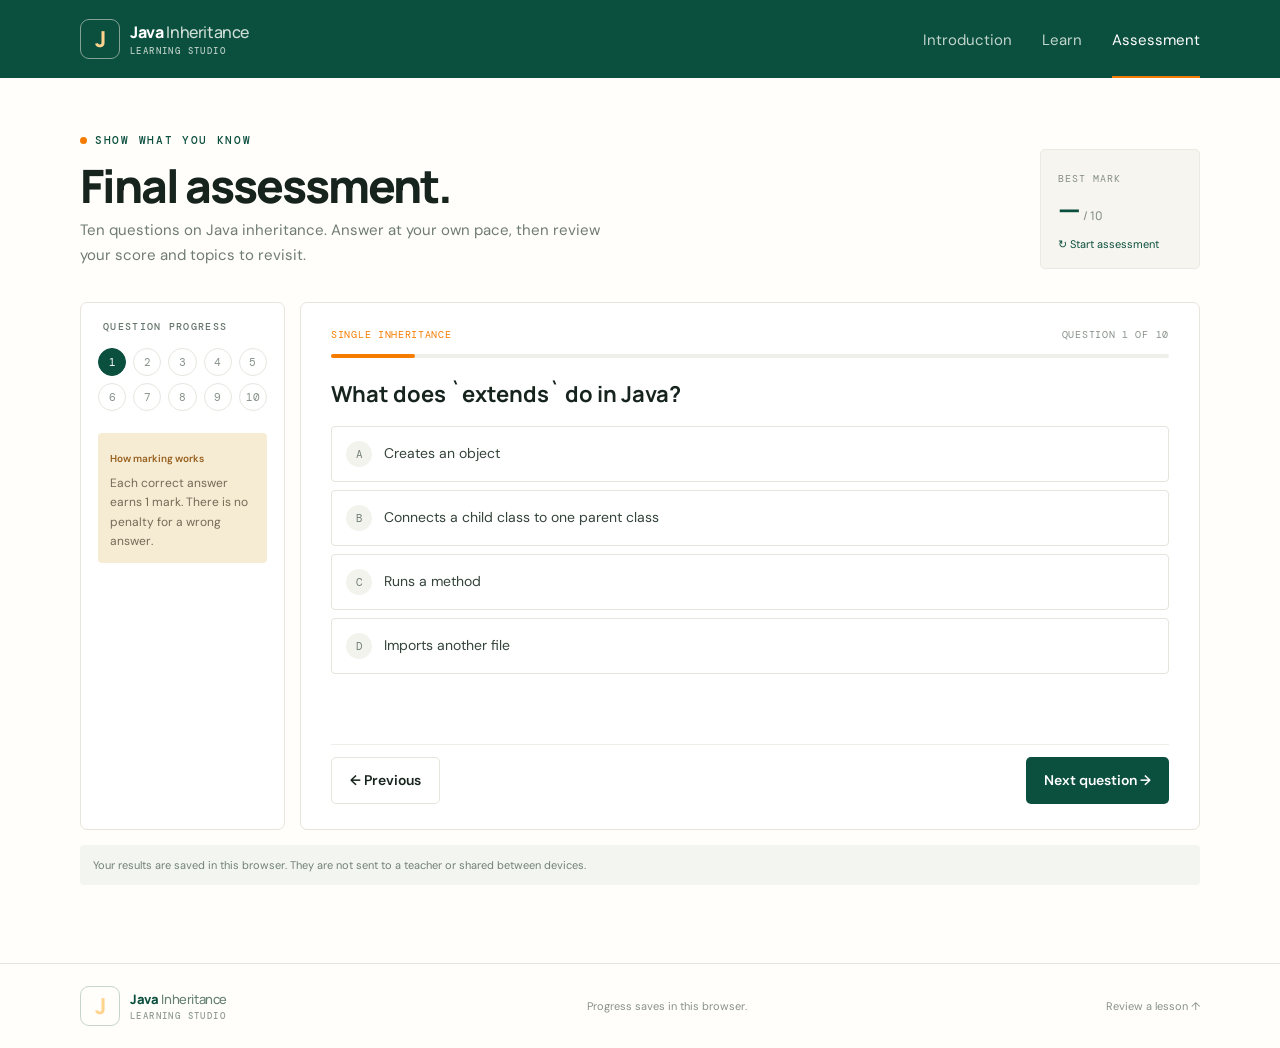
==== assessment.html @ c8ab73fd "done" ====
<!doctype html><html lang="en"><head><meta charset="utf-8"><meta name="viewport" content="width=device-width,initial-scale=1"><meta name="theme-color" content="#0b4f3e"><title>Final Assessment | Java Inheritance Studio</title><link rel="stylesheet" href="styles.css"><script src="assessment.js" defer></script></head><body><header class="topbar"><a class="brand" href="index.html"><span class="brand-mark">J</span><span>Java<span class="brand-light">Inheritance</span><small>LEARNING STUDIO</small></span></a><nav><a href="index.html">Introduction</a><a href="learn.html">Learn</a><a class="active" href="assessment.html">Assessment</a></nav><button class="menu-toggle" aria-label="Toggle navigation">☰</button></header><main class="wrap page-main assessment-page"><div class="page-intro"><div><div class="eyebrow"><i></i> SHOW WHAT YOU KNOW</div><h1>Final assessment.</h1><p>Ten questions on Java inheritance. Answer at your own pace, then review your score and topics to revisit.</p></div><div class="score-card"><span>BEST MARK</span><strong><b id="best-score">—</b><small> / 10</small></strong><button id="start-assessment" class="reset-button">↻ Start assessment</button></div></div><div class="assessment-layout"><aside class="assessment-sidebar"><span class="aside-label">QUESTION PROGRESS</span><div class="assessment-dots" id="assessment-dots"></div><div class="assess-tip"><b>How marking works</b><p>Each correct answer earns 1 mark. There is no penalty for a wrong answer.</p></div></aside><section class="assessment-panel" id="assessment-panel"><div class="assessment-meta"><span id="assess-topic">SINGLE INHERITANCE</span><span id="assess-number">QUESTION 1 OF 10</span></div><div class="assess-progress"><i id="assess-progress"></i></div><h2 id="assess-question"></h2><pre id="assess-code" class="assessment-code hidden"></pre><div id="assess-answers" class="answers"></div><div id="assess-feedback" class="feedback" aria-live="polite"></div><div class="quiz-controls"><button class="button button-ghost" id="assess-prev">← Previous</button><button class="button button-green" id="assess-next">Next question →</button></div></section></div><section class="results-panel hidden" id="results-panel"><div class="results-score"><span>YOUR RESULT</span><strong id="final-mark">0 / 10</strong><p id="result-message"></p></div><div class="results-analysis"><h2>Topic review</h2><div id="topic-analysis"></div><button id="retake-assessment" class="button button-green">Try again ↻</button></div></section><div class="local-progress-note">Your results are saved in this browser. They are not sent to a teacher or shared between devices.</div></main><footer class="footer"><div class="wrap footer-inner"><a class="brand" href="index.html"><span class="brand-mark">J</span><span>Java<span class="brand-light">Inheritance</span><small>LEARNING STUDIO</small></span></a><span>Progress saves in this browser.</span><a href="learn.html">Review a lesson ↑</a></div></footer></body></html>
---- styles.css ----
@import url('https://fonts.googleapis.com/css2?family=DM+Mono:wght@400;500&family=DM+Sans:wght@400;500;600;700&family=Manrope:wght@400;500;600;700;800&display=swap');
:root{--green:#0b4f3e;--cream:#f6ebd3;--orange:#f57c00;--ink:#17241e;--muted:#69756e;--line:#e7e4db;--white:#fffefa;--soft:#f4f5ef}*{box-sizing:border-box}body{margin:0;background:var(--white);color:var(--ink);font-family:'DM Sans',sans-serif}a{color:inherit;text-decoration:none}.wrap{width:min(1120px,calc(100% - 64px));margin:auto}.topbar{height:78px;display:flex;align-items:center;justify-content:space-between;padding:0 max(32px,calc((100vw - 1120px)/2));background:var(--green);color:#fff}.brand{display:flex;align-items:center;gap:10px;font:800 15px Manrope,sans-serif;letter-spacing:-.4px}.brand-mark{width:34px;height:34px;border:1px solid #82a394;border-radius:9px;display:grid;place-items:center;color:#ffd38e;font-size:19px}.brand-light{font-weight:500;color:#cfdfd6;margin-left:3px}.brand small{display:block;font:500 8px 'DM Mono',monospace;letter-spacing:1.4px;color:#b5cbc0;margin-top:2px}.topbar nav{display:flex;gap:30px;font-size:13px;color:#c2d5cc}.topbar nav a{padding:29px 0 26px;border-bottom:2px solid transparent}.topbar nav a:hover,.topbar nav a.active{color:white;border-color:var(--orange)}.menu-toggle{display:none;background:none;color:white;border:0;font-size:22px}.hero{display:grid;grid-template-columns:1fr 1fr;gap:60px;align-items:center;padding-top:80px;padding-bottom:88px}.eyebrow{font:500 10px 'DM Mono',monospace;letter-spacing:1.7px;color:var(--green);display:flex;align-items:center;gap:8px}.eyebrow i{width:7px;height:7px;border-radius:50%;background:var(--orange)}h1,h2,h3,p{margin-top:0}.hero h1,.page-intro h1{font:800 clamp(42px,5.2vw,64px)/1.04 Manrope,sans-serif;letter-spacing:-3px;margin:22px 0 20px}.hero h1 em{font-style:normal;color:var(--green)}.hero-lead{font-size:16px;line-height:1.75;color:#606d65;max-width:470px}.hero-actions{display:flex;align-items:center;gap:25px;margin-top:30px}.button{height:45px;border:0;border-radius:5px;padding:0 18px;display:inline-flex;align-items:center;gap:26px;font:600 13px 'DM Sans',sans-serif;cursor:pointer;transition:transform .18s,background .18s}.button:hover{transform:translateY(-2px)}.button-orange{background:var(--orange);color:#fff}.button-green{background:var(--green);color:white}.button-ghost{border:1px solid var(--line);background:white;color:var(--ink)}.text-link{font-size:13px;font-weight:700;color:var(--green)}.hero-note{margin-top:42px;color:#78827a;font-size:11px}.note-icon{color:var(--orange);margin-right:7px}.hero-visual{height:390px;position:relative;background:var(--cream);border-radius:8px;padding:28px 34px;overflow:hidden}.visual-label,.diagram-label,.aside-label{font:500 9px 'DM Mono',monospace;letter-spacing:1.3px;color:#67766d}.visual-label{display:flex;justify-content:space-between}.visual-label span{color:#a0a090}.class-card{background:white;border:1px solid #e6dfcc;border-radius:6px;padding:15px 18px;box-shadow:0 8px 22px #3e3b2310;position:relative;z-index:1}.parent-card{width:190px;margin:31px auto 0}.card-type{display:block;color:#8c978f;font:500 8px 'DM Mono',monospace;letter-spacing:.8px;margin-bottom:7px}.class-card strong{display:block;font:700 18px Manrope,sans-serif;color:var(--green);margin-bottom:8px}.class-card code{display:inline-block;background:#f3f4ef;padding:4px 6px;border-radius:3px;font:10px 'DM Mono',monospace;color:#59665d;margin-right:4px}.connector{height:46px;display:flex;justify-content:center;align-items:center;position:relative;color:#718078;font:10px 'DM Mono',monospace}.connector:before{content:'';position:absolute;left:50%;top:0;height:46px;border-left:1px dashed #81968a}.connector span{position:relative;background:var(--cream);padding:4px 9px}.child-row{display:flex;gap:18px;justify-content:center}.child-card{width:170px}.visual-caption{font-size:10px;color:#768078;text-align:center;margin-top:17px}.visual-decoration{position:absolute;right:20px;bottom:4px;color:#e9d9b7;font:700 95px 'DM Mono',monospace}.intro-band{background:var(--green);color:#fff;padding:56px 0}.band-grid{display:grid;grid-template-columns:1fr 1.1fr;gap:85px;align-items:center}.dark-eyebrow{color:#bbd0c5}.band-grid h2,.cta h2{font:700 30px/1.2 Manrope,sans-serif;letter-spacing:-1px;margin:15px 0 0}.band-copy p{color:#d3e0d8;font-size:13px;line-height:1.7}.band-copy p:first-child{margin-bottom:17px}.band-copy code{color:#ffd08f;font:12px 'DM Mono',monospace}.code-line{position:relative;background:#073d30;border:1px solid #2a6857;border-radius:4px;padding:15px 84px 15px 17px;color:#ffcf8c;font:12px 'DM Mono',monospace;margin-bottom:14px}.code-line span{color:#a8d3bd}.copy-code{background:none;border:0;color:#7ca891;font:10px 'DM Mono',monospace;cursor:pointer}.code-line .copy-code{position:absolute;right:12px;top:15px}.small-muted{font-size:11px!important;color:#a8c2b4!important;margin-bottom:0}.topics-section{padding-top:74px;padding-bottom:79px}.section-heading{display:flex;justify-content:space-between;align-items:end;margin-bottom:27px}.section-heading h2{font:700 30px Manrope,sans-serif;letter-spacing:-1.1px;margin:10px 0 0}.section-heading .text-link{margin-bottom:6px}.topic-grid{display:grid;grid-template-columns:repeat(5,1fr);gap:12px}.topic-card{position:relative;min-height:194px;padding:18px 16px;background:#fbfaf6;border:1px solid #efede6;border-radius:6px;transition:.2s}.topic-card:hover{transform:translateY(-4px);border-color:#c1d0c8;box-shadow:0 10px 22px #0b4f3e0d}.topic-num{font:10px 'DM Mono',monospace;color:#a3aaa2}.topic-icon{display:block;font-size:22px;color:var(--orange);margin-top:14px}.topic-card h3{font:700 15px Manrope,sans-serif;margin:10px 0 6px}.topic-card p{font-size:11px;color:#758078;line-height:1.55;margin:0;max-width:135px}.topic-arrow{position:absolute;right:14px;bottom:13px;color:var(--green);font-size:14px}.cta{background:var(--cream);border-radius:7px;padding:30px 34px;margin-bottom:68px;display:flex;justify-content:space-between;align-items:center}.cta h2{font-size:24px;margin:8px 0}.cta p{font-size:12px;color:#6d786e;margin:0}.footer{border-top:1px solid var(--line);padding:22px 0}.footer-inner{display:flex;justify-content:space-between;align-items:center}.footer .brand{color:var(--green);font-size:12px}.footer .brand-mark{border-color:#c7d5cd}.footer .brand small{color:#929d95}.footer .brand-light{color:#668173}.footer-inner>span,.footer-inner>a:last-child{font-size:10px;color:#879189}.page-main{padding-top:55px;padding-bottom:78px}.page-intro{display:flex;justify-content:space-between;align-items:end;margin-bottom:33px}.page-intro h1{font-size:44px;margin:15px 0 8px;letter-spacing:-2px}.page-intro p{font-size:13px;color:#707c73;margin:0;max-width:540px;line-height:1.6}.progress-box,.score-card{width:190px;padding:15px 17px;background:#f6f5ef;border:1px solid #ebe9e1;border-radius:5px}.progress-box>span,.score-card>span{font:9px 'DM Mono',monospace;letter-spacing:1px;color:#858e84}.progress-box strong,.score-card strong{display:block;font:700 22px Manrope,sans-serif;color:var(--green);margin:6px 0}.progress-box strong small,.score-card strong small{font-size:12px;color:#89948b;font-weight:500}.progress-track{height:4px;border-radius:4px;background:#dedfd6}.progress-track i{display:block;height:100%;width:20%;background:var(--orange);border-radius:4px}.lesson-layout,.quiz-layout{display:grid;grid-template-columns:220px 1fr;gap:22px;align-items:start}.topic-nav,.quiz-rail{border:1px solid var(--line);border-radius:6px;padding:18px 14px;background:white}.aside-label{display:block;margin:0 5px 15px}.topic-nav>button{width:100%;height:41px;background:transparent;border:0;border-bottom:1px solid #f1f0eb;display:flex;align-items:center;gap:12px;text-align:left;color:#879188;font:10px 'DM Mono',monospace;cursor:pointer}.topic-nav>button span{flex:1;color:#47564d;font:600 12px 'DM Sans',sans-serif}.topic-nav>button b{font-size:14px;font-weight:400;opacity:0}.topic-nav>button.active{color:var(--orange)}.topic-nav>button.active span{color:var(--green)}.topic-nav>button.active b{opacity:1}.sidebar-tip{background:#f6ebd3;padding:13px;border-radius:4px;margin-top:20px}.sidebar-tip span{font:9px 'DM Mono',monospace;letter-spacing:.8px;color:#ae600d}.sidebar-tip p{font-size:10px;color:#6c6e60;line-height:1.6;margin:7px 0 0}.lesson-panel,.quiz-panel{border:1px solid var(--line);border-radius:6px;padding:25px 29px;background:#fff}.lesson-top{display:flex;justify-content:space-between;align-items:start}.lesson-top h2{font:700 26px Manrope,sans-serif;letter-spacing:-.7px;margin:8px 0}.lesson-count{font:10px 'DM Mono',monospace;color:#a2aaa1}.lesson-summary{font-size:13px;color:#6e7970;line-height:1.7;max-width:700px;margin:7px 0 20px}.diagram-box{background:#f6f5ef;border-radius:5px;padding:16px 20px 20px}.diagram-label{margin-bottom:17px}.diagram{min-height:86px;display:flex;justify-content:center;align-items:center;gap:14px;flex-wrap:wrap}.node{min-width:120px;text-align:center;border:1px solid #c8d4cb;background:white;border-radius:4px;padding:11px 13px;font:600 12px Manrope,sans-serif;color:var(--green)}.node span{display:block;font:8px 'DM Mono',monospace;color:#89938a;margin-bottom:4px}.arrow-down{color:var(--orange);font:13px 'DM Mono',monospace;text-align:center}.arrow-stack{display:flex;flex-direction:column;align-items:center;line-height:1.05;color:#82968a;font:10px 'DM Mono',monospace}.arrow-stack small{font-size:8px;color:#b47531}.diagram-multi{display:flex;flex-direction:column;align-items:center;gap:7px}.diagram-children{display:flex;gap:14px}.lesson-details{display:grid;grid-template-columns:.7fr 1.3fr;gap:20px;margin-top:22px}.lesson-details h3{font:700 13px Manrope,sans-serif;margin:0 0 8px}.lesson-details>div:first-child p{font-size:11px;line-height:1.7;color:#718077}.code-wrap{background:#10251d;border-radius:5px;overflow:hidden}.code-heading{display:flex;justify-content:space-between;padding:11px 14px;border-bottom:1px solid #294036;color:#9eb4a7;font:9px 'DM Mono',monospace;letter-spacing:.8px}.code-heading .copy-code{color:#e2b46b}.code-wrap pre{padding:12px 14px;margin:0;overflow:auto;color:#deecd9;font:10px/1.8 'DM Mono',monospace}.lesson-footer{display:flex;justify-content:space-between;align-items:center;margin-top:20px;padding-top:16px;border-top:1px solid #f0eee8}.lesson-footer>span{color:#8a958d;font-size:10px}.lesson-footer .button{height:39px}.score-card{width:160px}.score-card strong{font-size:26px;margin:2px 0}.reset-button{padding:0;border:0;background:none;color:var(--green);font:10px 'DM Sans',sans-serif;cursor:pointer}.quiz-panel{padding:25px 30px}.quiz-meta{display:flex;justify-content:space-between;color:#929c93;font:9px 'DM Mono',monospace;letter-spacing:.8px}.question-topic{color:var(--orange)}.quiz-panel h2{font:700 22px Manrope,sans-serif;margin:17px 0 13px}.question-code{padding:13px 16px;background:#10251d;border-radius:4px;color:#e0ecd9;font:10px/1.8 'DM Mono',monospace;white-space:pre-wrap}.question-prompt{font-size:12px;color:#606e65;margin:18px 0 12px}.answers{display:grid;gap:8px}.answer-option{display:flex;align-items:center;gap:12px;padding:12px;border:1px solid var(--line);border-radius:4px;background:#fff;text-align:left;font:12px 'DM Sans',sans-serif;cursor:pointer;color:#35443b}.answer-option:hover{border-color:#97b1a2;background:#fbfcfa}.answer-option .letter{width:23px;height:23px;border-radius:50%;display:grid;place-items:center;background:#f3f3ed;color:#728078;font:10px 'DM Mono',monospace}.answer-option.selected{border-color:var(--green);background:#f1f6f2}.answer-option.selected .letter{background:var(--green);color:white}.answer-option.correct{border-color:#7db298;background:#edf7f0}.answer-option.wrong{border-color:#e7a175;background:#fff5ed}.feedback{min-height:38px;margin-top:12px;font-size:11px;line-height:1.5;color:#66746b}.feedback.good{color:#27724e}.feedback.bad{color:#b3581f}.quiz-controls{display:flex;justify-content:space-between;padding-top:12px;border-top:1px solid #f0eee8}.quiz-controls .button{height:39px}.quiz-rail>div:not(.sidebar-tip){display:flex;flex-direction:column;gap:6px}.qnav-btn{border:0;background:#fff;text-align:left;padding:9px 7px;color:#89948a;font:10px 'DM Mono',monospace;cursor:pointer}.qnav-btn span{font:600 11px 'DM Sans',sans-serif;color:#46564c;margin-left:9px}.qnav-btn.active{background:#f3f6f1;color:var(--orange);border-radius:4px}.qnav-btn.done:after{content:'✓';float:right;color:#3a8a61}.practice-main{padding-bottom:90px}
@media(max-width:850px){.hero{gap:28px}.topic-grid{grid-template-columns:repeat(3,1fr)}.lesson-layout,.quiz-layout{grid-template-columns:185px 1fr}.lesson-panel,.quiz-panel{padding:21px}.lesson-details{grid-template-columns:1fr}.lesson-details>div:first-child p{margin-bottom:0}.hero-visual{padding:24px}}
@media(max-width:650px){.wrap{width:calc(100% - 36px)}.topbar{height:65px;padding:0 18px}.topbar nav{display:none;position:absolute;z-index:4;top:65px;left:0;right:0;background:var(--green);padding:8px 18px 18px;flex-direction:column;gap:0}.topbar nav.open{display:flex}.topbar nav a{padding:12px 0;border:0}.menu-toggle{display:block}.hero{grid-template-columns:1fr;padding-top:52px;padding-bottom:53px;gap:35px}.hero h1{font-size:48px}.hero-visual{height:360px}.intro-band{padding:39px 0}.band-grid{grid-template-columns:1fr;gap:22px}.band-grid h2 br{display:none}.topics-section{padding-top:48px;padding-bottom:48px}.section-heading{align-items:start;gap:14px;flex-direction:column}.section-heading h2{font-size:25px}.topic-grid{grid-template-columns:repeat(2,1fr)}.topic-card{min-height:170px}.topic-card:last-child{grid-column:1/-1}.cta{padding:23px;gap:20px;align-items:start;flex-direction:column;margin-bottom:43px}.footer-inner{gap:15px;flex-wrap:wrap}.footer-inner>span{display:none}.page-main{padding-top:38px;padding-bottom:50px}.page-intro{align-items:start;gap:17px;flex-direction:column}.page-intro h1{font-size:38px}.progress-box,.score-card{width:100%}.lesson-layout,.quiz-layout{grid-template-columns:1fr;gap:13px}.topic-nav{display:grid;grid-template-columns:repeat(5,1fr);gap:2px;padding:12px 8px}.topic-nav .aside-label,.topic-nav .sidebar-tip{grid-column:1/-1}.topic-nav>button{height:auto;min-height:51px;display:flex;flex-direction:column;justify-content:center;gap:3px;border:0;text-align:center;font-size:9px}.topic-nav>button span{font-size:10px}.topic-nav>button b{display:none}.topic-nav .sidebar-tip{margin-top:8px}.lesson-panel,.quiz-panel{padding:18px 15px}.lesson-top h2{font-size:22px}.lesson-summary{font-size:12px}.diagram-box{padding:14px 10px}.diagram{gap:8px}.node{min-width:99px;padding:9px 7px;font-size:10px}.diagram-children{gap:6px}.lesson-footer{align-items:start;gap:12px;flex-direction:column}.quiz-rail{padding:12px}.quiz-rail>div:not(.sidebar-tip){display:grid;grid-template-columns:repeat(5,1fr)}.qnav-btn{text-align:center;padding:7px 2px}.qnav-btn span{display:block;margin:5px 0 0;font-size:9px}.qnav-btn.done:after{display:none}.quiz-rail .sidebar-tip{margin-top:10px}.quiz-meta{font-size:8px}.quiz-panel h2{font-size:19px}.hero-actions{gap:14px}.hero-actions .button{gap:14px}}
/* Visual motion layer */
@keyframes rise-in{from{opacity:0;transform:translateY(16px) scale(.97)}to{opacity:1;transform:translateY(0) scale(1)}}
@keyframes draw-line{from{transform:scaleY(0);opacity:.2}to{transform:scaleY(1);opacity:1}}
@keyframes drift{0%,100%{transform:translateY(0)}50%{transform:translateY(-7px)}}
@keyframes glow-pulse{0%,100%{box-shadow:0 0 0 0 #f57c0022}50%{box-shadow:0 0 0 8px #f57c0008}}
@keyframes dash-flow{to{stroke-dashoffset:-18}}
.hero-copy{animation:rise-in .7s both}.hero-visual{animation:rise-in .85s .12s both}.parent-card{animation:drift 4s ease-in-out infinite}.child-card:first-child{animation:drift 4s .45s ease-in-out infinite}.child-card:last-child{animation:drift 4s .9s ease-in-out infinite}.connector:before{transform-origin:top;animation:draw-line .7s .3s both}.topic-card{animation:rise-in .45s both}.topic-card:nth-child(2){animation-delay:.06s}.topic-card:nth-child(3){animation-delay:.12s}.topic-card:nth-child(4){animation-delay:.18s}.topic-card:nth-child(5){animation-delay:.24s}.node{position:relative;animation:rise-in .5s both;transition:transform .2s,box-shadow .2s,border-color .2s}.node:hover{transform:translateY(-3px);border-color:var(--orange);box-shadow:0 8px 20px #0b4f3e14}.diagram .node:nth-child(1),.diagram-multi>.node:first-child{animation-delay:.06s}.diagram .node:nth-child(2),.diagram-multi>.node:nth-child(2){animation-delay:.16s}.diagram .node:nth-child(3),.diagram-children .node:first-child{animation-delay:.26s}.diagram-children .node:last-child{animation-delay:.34s}.arrow-stack,.arrow-down{color:var(--orange);animation:glow-pulse 2s ease-in-out infinite;transform-origin:center}.diagram .arrow-stack{animation:rise-in .5s .12s both,glow-pulse 2s 1s infinite}.diagram-multi .arrow-stack,.diagram-multi .arrow-down{animation:glow-pulse 2s ease-in-out infinite}.diagram-box{overflow:hidden;position:relative}.diagram-box:after{content:'';position:absolute;width:220px;height:220px;border:1px solid #0b4f3e0b;border-radius:50%;right:-85px;top:-130px;pointer-events:none}.diagram-label{position:relative;z-index:1}.lesson-panel,.quiz-panel{animation:rise-in .4s both}.answer-option{transition:transform .16s,border-color .16s,background .16s}.answer-option:hover{transform:translateX(3px)}.answer-option.selected .letter{animation:rise-in .2s}.feedback{transition:color .2s}.progress-track i{transition:width .5s ease}.question-code{position:relative}.question-code:before{content:'JAVA';position:absolute;right:12px;top:8px;color:#6e8878;font:8px 'DM Mono',monospace;letter-spacing:1px}.class-card{transition:transform .2s,box-shadow .2s}.class-card:hover{transform:translateY(-3px);box-shadow:0 12px 25px #3e3b2318}.topic-icon{transition:transform .25s}.topic-card:hover .topic-icon{transform:translateX(4px) rotate(-8deg)}
@media (prefers-reduced-motion:reduce){*,*::before,*::after{animation-duration:.01ms!important;animation-iteration-count:1!important;scroll-behavior:auto!important;transition-duration:.01ms!important}}
/* Small visual polish for the animated lesson map */
.motion-key{float:right;font:8px 'DM Mono',monospace;letter-spacing:.3px;color:#98a198}.motion-key:first-letter{color:var(--orange)}
.lesson-refresh{animation:none!important}.lesson-refresh .node{animation:rise-in .48s both}.lesson-refresh .node:nth-child(2){animation-delay:.12s}.lesson-refresh .node:nth-child(3){animation-delay:.22s}.lesson-refresh .diagram-multi .node:nth-child(4){animation-delay:.3s}.motion-key{white-space:nowrap}@media(max-width:650px){.motion-key{display:block;float:none;margin-top:8px}}
/* First-year teaching layout */
.beginner-lesson{display:grid;grid-template-columns:1fr 1fr;gap:10px;margin:14px 0 20px}.beginner-lesson>div{padding:12px 14px;background:#f6f5ef;border-left:3px solid var(--orange);border-radius:3px}.beginner-lesson>div:last-child{border-left-color:var(--green)}.beginner-lesson span,.expected-output>span{font:9px 'DM Mono',monospace;letter-spacing:1px;color:#78857b}.beginner-lesson p{font-size:12px;line-height:1.6;color:#46564c;margin:6px 0 0}.lesson-summary{font-size:14px!important;color:#35473d!important;background:#f5f8f4;padding:14px 16px;border-left:3px solid var(--green);border-radius:3px;max-width:none!important}.lesson-details{grid-template-columns:.6fr 1.4fr}.lesson-details>div:first-child{background:#fff9ee;border-radius:4px;padding:14px}.lesson-details>div:first-child h3:before{content:'✓';display:inline-grid;place-items:center;width:20px;height:20px;background:#f9e2c4;color:#ad5b0b;border-radius:50%;margin-right:7px;font-size:11px}.lesson-details>div:first-child p{font-size:12px;color:#546359}.code-wrap pre{font-size:11px;line-height:1.85}.expected-output{grid-column:2;background:#f2f6f2;border:1px solid #dce8de;border-radius:4px;margin-top:-14px;padding:11px 14px}.expected-output pre{font:11px/1.6 'DM Mono',monospace;color:var(--green);white-space:pre-wrap;margin:7px 0 0}.quiz-panel h2{font-size:20px}.answer-option{font-size:13px;padding:13px}.feedback{font-size:12px}.lesson-note{font-size:12px}
@media(max-width:650px){.beginner-lesson{grid-template-columns:1fr}.lesson-details{grid-template-columns:1fr}.expected-output{grid-column:1;margin-top:0}.lesson-summary{font-size:13px!important}}
/* Code studio and student assessment */
.level-picker,.guided-card,.editor-card,.output-card,.assessment-sidebar,.assessment-panel,.results-panel{border:1px solid var(--line);border-radius:7px;background:#fff}.level-picker{padding:19px 22px;display:flex;align-items:center;justify-content:space-between;gap:24px;margin:30px 0 18px}.level-picker .aside-label{margin:0}.level-picker p{font-size:11px;color:#7a857d;margin:7px 0 0}.level-buttons{display:flex;gap:7px}.level-buttons button{border:1px solid #e7e9e1;border-radius:5px;background:#fff;padding:9px 12px;text-align:left;color:#425148;font:600 11px 'DM Sans',sans-serif;cursor:pointer;min-width:142px}.level-buttons button b{color:var(--orange);font:10px 'DM Mono',monospace;margin-right:6px}.level-buttons button small{display:block;font:10px 'DM Sans',sans-serif;color:#89938b;padding:5px 0 0 24px}.level-buttons button.selected{border-color:#76a18c;background:#f2f7f2}.guided-card{padding:22px 25px;background:#fbfaf6}.guided-heading{display:flex;justify-content:space-between;align-items:start}.guided-heading h2,.challenge-heading h2{font:700 21px Manrope,sans-serif;letter-spacing:-.5px;margin:8px 0 0}.guide-count{font:9px 'DM Mono',monospace;color:#849087}.guided-stage{height:180px;display:grid;grid-template-columns:1fr 110px 1fr;align-items:center;justify-items:center;position:relative;margin:12px auto 4px;max-width:690px}.guide-class{width:180px;background:white;border:1px solid #dce5dd;border-radius:7px;padding:14px 17px;box-shadow:0 5px 14px #0b4f3e0c;z-index:1}.guide-class span{display:block;font:9px 'DM Mono',monospace;letter-spacing:.7px;color:#8a968d}.guide-class b{display:block;color:var(--green);font:700 18px Manrope,sans-serif;margin:7px 0}.guide-class code{display:inline-block;padding:4px 7px;border-radius:3px;background:#f2f4ef;color:#46574c;font:10px 'DM Mono',monospace}.guide-class small{display:block;color:#d8750a;font:9px 'DM Mono',monospace;margin-top:7px;min-height:11px}.guide-arrow{display:flex;flex-direction:column;align-items:center;width:100%;position:relative;color:#7d8d82;font:10px 'DM Mono',monospace}.guide-arrow:before{content:'';height:1px;width:70%;background:#9bad9f;position:absolute;top:8px}.guide-arrow i{position:absolute;width:9px;height:9px;background:var(--orange);border-radius:50%;top:4px;left:13%;opacity:0;transition:left .6s ease,opacity .2s}.guided-card.revealed .guide-arrow i{left:78%;opacity:1}.guide-arrow span{position:relative;background:#fbfaf6;padding:0 7px;margin-top:18px}.guide-explain{position:absolute;bottom:5px;left:0;right:0;text-align:center;color:#66756b;font-size:12px}.guide-controls{border-top:1px solid #ecebe3;padding-top:15px;display:flex;justify-content:space-between;align-items:center}.guide-controls .button{height:37px;font-size:11px}.guide-controls button:disabled{opacity:.4;cursor:default;transform:none}.guide-dots{display:flex;gap:7px}.guide-dots button{width:8px;height:8px;border:0;border-radius:50%;background:#d8ddd5;padding:0;cursor:pointer}.guide-dots button.active{background:var(--orange);box-shadow:0 0 0 4px #f57c001c}.challenge-heading{display:flex;justify-content:space-between;align-items:end;margin:36px 0 15px}.challenge-heading h2{font-size:23px}.challenge-heading p{font-size:12px;color:#718077;margin:7px 0 0;max-width:650px;line-height:1.55}.challenge-tools{display:flex;align-items:center;gap:10px}.challenge-tools select{padding:9px 10px;border:1px solid var(--line);border-radius:4px;background:white;color:#445249;font:11px 'DM Sans',sans-serif}.challenge-status{padding:7px 9px;border-radius:20px;background:#f3f1e9;color:#879087;font:9px 'DM Mono',monospace;white-space:nowrap}.challenge-status.passed{color:#287048;background:#e8f4eb}.studio-grid{display:grid;grid-template-columns:1.15fr .85fr;gap:14px}.editor-card,.output-card{overflow:hidden}.editor-toolbar,.output-tabs{height:43px;background:#f6f6f1;border-bottom:1px solid #e9e8e1;padding:0 14px;display:flex;align-items:center;justify-content:space-between}.editor-toolbar>div{font:11px 'DM Mono',monospace;color:#4d5d52}.editor-toolbar>div>b{color:var(--orange);font-size:15px;margin-right:6px}.editor-toolbar>div>span{font:9px 'DM Sans',sans-serif;color:#89958c;margin-left:10px}.editor-toolbar .reset-button{color:#64736a}.editor-wrap{display:grid;grid-template-columns:38px 1fr;height:320px;background:#10251d;color:#deecd9;overflow:hidden}.line-numbers{padding:14px 8px 14px 0;text-align:right;white-space:pre;font:11px/1.6 'DM Mono',monospace;color:#607a69;background:#0b1f17;overflow:hidden;user-select:none}.editor-wrap textarea{width:100%;height:100%;resize:none;border:0;outline:none;background:transparent;color:#e4eddf;padding:14px;font:11px/1.6 'DM Mono',monospace;tab-size:4;white-space:pre;overflow:auto}.editor-wrap textarea:focus{box-shadow:inset 0 0 0 1px #ffffff10}.editor-actions{display:flex;align-items:center;gap:12px;padding:12px 14px;border-top:1px solid #e9e8e1}.editor-actions .button{height:38px}.editor-actions>span{font-size:9px;color:#879189}.output-tabs{justify-content:start;gap:20px}.output-tabs button{height:100%;border:0;border-bottom:2px solid transparent;background:none;color:#8d978d;font:9px 'DM Mono',monospace;cursor:pointer}.output-tabs button.active{color:var(--green);border-color:var(--orange)}.output-tabs button span{color:var(--orange);margin-left:3px}.output-body,.test-body{min-height:330px;padding:16px}.output-placeholder{min-height:280px;display:flex;flex-direction:column;justify-content:center;align-items:center;text-align:center;color:#9aa49c}.output-placeholder>span{font-size:23px;color:#c0c8be;margin-bottom:10px}.output-placeholder>b{font-size:12px;font-weight:500;color:#718077}.output-placeholder p{font-size:10px;margin:7px 0 0}.spinner{width:23px;height:23px;border:2px solid #dce5dd;border-top-color:var(--orange);border-radius:50%;animation:spin .8s linear infinite}@keyframes spin{to{transform:rotate(360deg)}}.run-result{font-size:11px;color:#59675f}.run-result>b{display:block;margin-bottom:12px}.run-pass>b{color:#28734a}.run-fail>b{color:#bb5e28}.run-result pre{background:#f5f6f1;padding:12px;border-radius:4px;white-space:pre-wrap;font:11px/1.6 'DM Mono',monospace;color:#293a30}.run-error{color:#b6522a;font-size:10px;white-space:pre-wrap}.runner-help{padding:10px;background:#fff8ea;border-radius:4px;color:#7d6948;font-size:10px;line-height:1.6}.runner-help code{font:10px 'DM Mono',monospace}.hidden{display:none!important}.test-case{display:flex;align-items:start;gap:10px;padding:10px 0;border-bottom:1px solid var(--line)}.test-icon{color:var(--orange)}.test-case div{flex:1}.test-case b{display:block;font-size:11px}.test-case code{display:block;color:var(--green);font:10px/1.6 'DM Mono',monospace;white-space:pre-wrap;margin-top:5px}.test-result{font:9px 'DM Mono',monospace;color:#869187}.next-step-strip{display:flex;gap:17px;align-items:center;padding:15px 17px;margin-top:14px;background:#f6ebd3;border-radius:5px}.next-step-strip>span{font:9px 'DM Mono',monospace;letter-spacing:.8px;color:#a45d14;white-space:nowrap}.next-step-strip p{font-size:11px;color:#686a5c;margin:0;flex:1}.next-step-strip p:not(.shown){filter:blur(4px);user-select:none}.next-step-strip p.shown{filter:none}.next-step-strip button{border:0;background:none;color:var(--green);font:600 10px 'DM Sans',sans-serif;cursor:pointer;white-space:nowrap}.studio-page{padding-bottom:65px}.assessment-layout{display:grid;grid-template-columns:205px 1fr;gap:15px}.assessment-sidebar{padding:17px}.assessment-dots{display:grid;grid-template-columns:repeat(5,1fr);gap:7px}.assessment-dots button{width:30px;height:30px;border:1px solid #e5e7df;background:white;border-radius:50%;font:10px 'DM Mono',monospace;color:#859188;cursor:pointer}.assessment-dots button.active{background:var(--green);color:white;border-color:var(--green)}.assessment-dots button.answered:not(.active){border-color:#93b19e;color:var(--green)}.assess-tip{margin-top:22px;padding:12px;background:#f6ebd3;border-radius:4px}.assess-tip b{font:600 10px 'DM Sans',sans-serif;color:#97601e}.assess-tip p{font-size:10px;line-height:1.6;color:#736b58;margin:7px 0 0}.assessment-panel{padding:25px 30px}.assessment-meta{display:flex;justify-content:space-between;font:9px 'DM Mono',monospace;letter-spacing:.7px;color:#879189}.assessment-meta span:first-child{color:var(--orange)}.assess-progress{height:4px;background:#eff0ea;margin:13px 0 21px;border-radius:4px}.assess-progress i{display:block;height:100%;background:var(--orange);border-radius:4px;transition:width .3s}.assessment-panel h2{font:700 20px/1.4 Manrope,sans-serif;margin:0 0 16px}.assessment-code{font:11px/1.7 'DM Mono',monospace;color:#dcebdc;background:#10251d;padding:13px;border-radius:4px;white-space:pre-wrap;margin:0 0 15px}.assessment-panel .quiz-controls{margin-top:20px}.results-panel{display:grid;grid-template-columns:.7fr 1.3fr;gap:30px;padding:27px;margin-top:16px;background:#f8f8f3}.results-score{background:var(--green);color:white;padding:24px;border-radius:5px}.results-score>span{font:9px 'DM Mono',monospace;letter-spacing:1px;color:#bbd0c5}.results-score strong{display:block;font:800 38px Manrope,sans-serif;margin:10px 0}.results-score p{font-size:12px;line-height:1.6;color:#d7e4dc}.results-analysis h2{font:700 18px Manrope,sans-serif;margin:2px 0 15px}.analysis-row{display:grid;grid-template-columns:130px 1fr 35px 52px;align-items:center;gap:9px;padding:9px 0;border-bottom:1px solid #e7e8e0;font-size:10px;color:#55645b}.analysis-row>b{font:10px 'DM Mono',monospace}.analysis-row em{font:9px 'DM Sans',sans-serif;color:#ad652a;font-style:normal}.analysis-row em.mastered{color:#37774e}.analysis-track{height:6px;background:#e8eae3;border-radius:5px}.analysis-track i{display:block;height:100%;background:var(--orange);border-radius:5px}.results-analysis .button{margin-top:17px}.local-progress-note{padding:13px;margin-top:15px;background:#f3f5f0;border-radius:4px;color:#718077;font-size:10px}
@media(max-width:850px){.level-picker{align-items:start;flex-direction:column}.level-buttons{width:100%}.level-buttons button{flex:1;min-width:0}.studio-grid{grid-template-columns:1fr}.output-body,.test-body{min-height:220px}.output-placeholder{min-height:180px}.assessment-layout{grid-template-columns:1fr}.assessment-dots{grid-template-columns:repeat(10,1fr)}.results-panel{grid-template-columns:1fr 1.5fr}}
@media(max-width:650px){.level-picker{padding:15px}.level-buttons{flex-direction:column}.level-buttons button small{display:inline;margin-left:5px;padding:0}.guided-card{padding:17px 14px}.guided-heading h2{font-size:18px}.guided-stage{grid-template-columns:1fr 60px 1fr;height:155px}.guide-class{width:min(100%,145px);padding:11px}.guide-class b{font-size:15px}.guide-explain{font-size:10px;bottom:2px}.guide-controls .button{padding:0 10px;gap:5px;font-size:10px}.challenge-heading{align-items:start;flex-direction:column;gap:12px}.challenge-tools{width:100%;justify-content:space-between}.challenge-tools select{max-width:70%}.editor-wrap{height:300px}.editor-actions>span{font-size:8px}.next-step-strip{gap:9px;flex-wrap:wrap}.next-step-strip p{min-width:65%}.assessment-panel{padding:19px 14px}.assessment-dots{grid-template-columns:repeat(5,1fr)}.results-panel{grid-template-columns:1fr;padding:16px}.analysis-row{grid-template-columns:100px 1fr 30px 48px;gap:6px}.assessment-meta{font-size:8px}}
.live-map-card{margin-top:14px;padding:20px 22px;border:1px solid var(--line);border-radius:7px;background:#fff}.live-map-head{display:flex;justify-content:space-between;align-items:start}.live-map-head h2{font:700 19px Manrope,sans-serif;margin:6px 0 0;letter-spacing:-.4px}.live-pill{display:flex;align-items:center;gap:6px;font:8px 'DM Mono',monospace;letter-spacing:.5px;color:#587568;background:#eff5ef;border-radius:12px;padding:7px 9px}.live-pill i{width:6px;height:6px;border-radius:50%;background:#4c9b69;box-shadow:0 0 0 3px #4c9b6920;animation:glow-pulse 2s infinite}.live-map-help{font-size:11px;color:#748078;margin:10px 0 14px}.live-map-help code{font:10px 'DM Mono',monospace;color:var(--green);background:#eff4ef;padding:2px 4px;border-radius:2px}.live-map{display:flex;flex-wrap:wrap;justify-content:center;align-items:center;gap:12px;min-height:100px;padding:14px;background:#f5f6f0;border-radius:5px}.map-pair{display:flex;align-items:center;gap:9px;animation:rise-in .3s both}.map-node{min-width:130px;max-width:210px;border:1px solid #d6e0d6;border-radius:5px;background:white;padding:9px 12px;text-align:left;cursor:pointer;transition:transform .18s,border-color .18s,box-shadow .18s}.map-node:hover,.map-node.active{transform:translateY(-2px);border-color:#6a9b7e;box-shadow:0 5px 12px #0b4f3e12}.map-node.interface-node{border-style:dashed;border-color:#e3b578}.map-node small{display:block;font:8px 'DM Mono',monospace;letter-spacing:.8px;color:#929c92}.map-node b{display:block;color:var(--green);font:700 14px Manrope,sans-serif;margin:4px 0}.map-node span{display:block;font:9px 'DM Mono',monospace;color:#8a948c;white-space:nowrap;overflow:hidden;text-overflow:ellipsis}.map-link{display:flex;flex-direction:column;align-items:center;gap:2px;color:#bb6a18;font:8px 'DM Mono',monospace;white-space:nowrap}.map-link b{font-size:16px;font-weight:400;line-height:12px;animation:arrow-bob 1s ease-in-out infinite}@keyframes arrow-bob{50%{transform:translateX(4px)}}.map-empty{font-size:11px;color:#8b968d}.live-map-detail{margin-top:10px;min-height:37px;padding:10px 12px;background:#f8f8f3;border-radius:4px;color:#65736a;font-size:10px;line-height:1.5}.test-passed{color:#318357}.live-map-card{animation:rise-in .35s both}
@media(max-width:650px){.live-map-card{padding:16px 13px}.live-map-head{gap:10px}.live-map-head h2{font-size:16px}.live-pill{font-size:7px}.live-map{gap:7px;padding:9px}.map-pair{gap:5px}.map-node{min-width:90px;padding:8px}.map-node b{font-size:11px}.map-link{font-size:7px}}
/* Larger, easier-to-read type and icons */
body{font-size:17px}.topbar nav{font-size:15px}.brand{font-size:16px}.brand-mark{width:40px;height:40px;font-size:22px}.brand small{font-size:9px}.eyebrow{font-size:11px}.hero-lead{font-size:17px;line-height:1.75}.hero-note{font-size:12px}.note-icon{font-size:15px}.button{font-size:14px;min-height:47px}.text-link{font-size:14px}.class-card strong{font-size:20px}.class-card code{font-size:11px}.visual-label,.card-type{font-size:9px}.visual-caption{font-size:11px}.band-copy p{font-size:14px}.band-copy code,.code-line{font-size:13px}.small-muted{font-size:12px!important}.section-heading h2{font-size:32px}.topic-num{font-size:11px}.topic-icon{font-size:28px}.topic-card h3{font-size:17px}.topic-card p{font-size:13px;line-height:1.6}.topic-arrow{font-size:17px}.cta h2{font-size:26px}.cta p{font-size:13px}.footer-inner>span,.footer-inner>a:last-child{font-size:11px}.footer .brand{font-size:13px}.page-intro h1{font-size:46px}.page-intro p{font-size:15px;line-height:1.7}.progress-box>span,.score-card>span{font-size:10px}.progress-box strong{font-size:24px}.aside-label{font-size:10px}.topic-nav>button{font-size:11px}.topic-nav>button span{font-size:14px}.sidebar-tip span,.assess-tip b{font-size:10px}.sidebar-tip p,.assess-tip p{font-size:12px;line-height:1.6}.lesson-top h2{font-size:28px}.lesson-summary{font-size:15px!important;line-height:1.75}.diagram-label{font-size:10px}.node{font-size:14px;padding:12px 15px}.node span{font-size:9px}.lesson-details h3{font-size:15px}.lesson-details>div:first-child p{font-size:13px;line-height:1.7}.code-wrap pre,.question-code,.assessment-code{font-size:12px;line-height:1.8}.code-heading,.copy-code{font-size:10px}.lesson-footer>span{font-size:11px}.quiz-meta,.assessment-meta,.lesson-count{font-size:10px}.quiz-panel h2,.assessment-panel h2{font-size:22px}.question-prompt{font-size:14px}.answer-option{font-size:14px;line-height:1.5;padding:14px}.answer-option .letter{width:26px;height:26px;font-size:11px}.feedback{font-size:13px;line-height:1.6}.qnav-btn{font-size:11px}.qnav-btn span{font-size:12px}.page-intro .score-card strong{font-size:29px}.reset-button{font-size:11px}.level-picker p{font-size:13px}.level-buttons button{font-size:13px}.level-buttons button small{font-size:11px}.guided-heading h2,.challenge-heading h2{font-size:23px}.guide-count,.live-pill{font-size:10px}.guide-class{padding:16px 18px}.guide-class span{font-size:10px}.guide-class b{font-size:20px}.guide-class code{font-size:11px}.guide-class small{font-size:10px}.guide-explain{font-size:13px}.guide-controls .button{font-size:12px}.challenge-heading p{font-size:14px}.challenge-status{font-size:10px}.challenge-tools select{font-size:12px}.editor-toolbar>div{font-size:12px}.editor-toolbar>div>span{font-size:10px}.editor-wrap textarea,.line-numbers{font-size:12px;line-height:1.7}.editor-actions>span{font-size:10px}.output-tabs button{font-size:10px}.output-placeholder>b{font-size:13px}.output-placeholder p{font-size:11px}.run-result{font-size:12px}.run-result pre{font-size:12px}.runner-help{font-size:11px}.test-case b{font-size:12px}.test-case code{font-size:11px}.test-result{font-size:10px}.next-step-strip>span{font-size:10px}.next-step-strip p{font-size:13px}.next-step-strip button{font-size:11px}.live-map-head h2{font-size:21px}.live-map-help{font-size:13px}.map-node small{font-size:9px}.map-node b{font-size:16px}.map-node span{font-size:10px}.map-link{font-size:9px}.live-map-detail{font-size:12px;line-height:1.6}.assessment-dots button{width:34px;height:34px;font-size:11px}.results-score strong{font-size:42px}.results-score p{font-size:13px;line-height:1.7}.results-analysis h2{font-size:20px}.analysis-row{font-size:12px}.analysis-row>b{font-size:11px}.analysis-row em{font-size:10px}.local-progress-note{font-size:11px}
@media(max-width:650px){.hero h1{font-size:50px}.page-intro h1{font-size:40px}.page-intro p{font-size:14px}.section-heading h2{font-size:27px}.topic-icon{font-size:27px}.topic-card h3{font-size:16px}.topic-card p{font-size:12px}.topic-nav>button span{font-size:11px}.lesson-summary{font-size:14px!important}.node{font-size:12px;padding:10px 8px}.node span{font-size:8px}.lesson-top h2{font-size:23px}.lesson-details>div:first-child p{font-size:12px}.code-wrap pre,.question-code,.assessment-code{font-size:11px}.answer-option{font-size:13px;padding:12px}.feedback{font-size:12px}.guided-heading h2{font-size:18px}.guide-class{padding:11px}.guide-class b{font-size:17px}.guide-class code{font-size:10px}.guide-explain{font-size:11px}.challenge-heading h2{font-size:20px}.challenge-heading p{font-size:13px}.editor-wrap textarea,.line-numbers{font-size:11px}.live-map-help{font-size:12px}.map-node b{font-size:12px}.map-node span{font-size:9px}.live-map-detail{font-size:11px}.assessment-panel h2{font-size:20px}.analysis-row{font-size:10px}}
/* Animated inheritance flow arrows */
@keyframes arrow-bounce-down{0%,100%{transform:translateY(-2px);opacity:.72}50%{transform:translateY(4px);opacity:1}}
@keyframes arrow-bounce-side{0%,100%{transform:translateX(-2px);opacity:.75}50%{transform:translateX(4px);opacity:1}}
@keyframes flow-dot{0%{top:0;opacity:0}14%{opacity:1}84%{opacity:1}100%{top:38px;opacity:0}}
@keyframes arrow-travel{0%{left:13%;opacity:0}12%{opacity:1}85%{opacity:1}100%{left:82%;opacity:0}}
@keyframes path-pulse{0%,100%{box-shadow:0 0 0 0 #f57c0000}45%{box-shadow:0 0 0 4px #f57c001b}}
.connector{overflow:visible}.connector:before{border-left:2px dashed #7d9b89;animation:draw-line .7s .15s both}.connector:after{content:'';position:absolute;left:calc(50% - 5px);top:34px;width:8px;height:8px;border-right:2px solid var(--orange);border-bottom:2px solid var(--orange);transform:rotate(45deg);animation:arrow-bounce-down 1s ease-in-out infinite}.connector span{z-index:1}.arrow-stack,.arrow-down{color:var(--orange);animation:arrow-bounce-down 1.1s ease-in-out infinite!important}.arrow-stack small,.arrow-down small{color:#9a6a35}.diagram .arrow-stack{animation:arrow-bounce-down 1.1s ease-in-out infinite!important}.guide-arrow:before{height:2px;background:repeating-linear-gradient(90deg,#8da495 0 5px,transparent 5px 9px)}.guide-arrow i{animation:arrow-travel 1.7s ease-in-out infinite}.guide-arrow:after{content:'';position:absolute;right:14%;top:4px;width:8px;height:8px;border-top:2px solid var(--orange);border-right:2px solid var(--orange);transform:rotate(45deg);opacity:.45;transition:opacity .2s}.guided-card.revealed .guide-arrow:after{opacity:1;animation:arrow-bounce-side 1.1s ease-in-out infinite}.map-link{position:relative;min-width:67px}.map-link:before{content:'';position:absolute;width:100%;height:2px;top:50%;left:0;background:repeating-linear-gradient(90deg,#d5aa73 0 4px,transparent 4px 8px);z-index:0}.map-link i{position:absolute;z-index:1;left:0;top:calc(50% - 3px);width:7px;height:7px;border-radius:50%;background:var(--orange);animation:arrow-travel 1.5s ease-in-out infinite}.map-link b{position:relative;z-index:2;align-self:end;background:#f5f6f0;padding-left:3px;animation:arrow-bounce-side 1.1s ease-in-out infinite}.map-pair:hover .map-link{animation:path-pulse 1.2s infinite}.diagram-children .node,.child-card{position:relative}.topic-arrow,.text-link span{display:inline-block;animation:arrow-bounce-side 1.5s ease-in-out infinite}.hero-actions .button span,.cta .button span{display:inline-block;animation:arrow-bounce-side 1.3s ease-in-out infinite}.guide-dots button.active{animation:path-pulse 1.4s infinite}.live-pill i{animation:path-pulse 1.8s infinite}
@media(prefers-reduced-motion:reduce){.connector:after,.arrow-stack,.arrow-down,.guide-arrow i,.guided-card.revealed .guide-arrow:after,.map-link i,.map-link b,.topic-arrow,.hero-actions .button span,.cta .button span{animation:none!important}}
/* Fix the guided path arrowhead: use a filled arrow instead of corner borders */
.guide-arrow:after{content:'';position:absolute;right:12%;top:4px;width:12px;height:12px;border:0;background:var(--orange);clip-path:polygon(0 0,100% 50%,0 100%,28% 50%);transform:none;opacity:.85;transition:opacity .2s,transform .2s}.guided-card.revealed .guide-arrow:after{opacity:1;animation:arrow-bounce-side 1.1s ease-in-out infinite}
@media(prefers-reduced-motion:reduce){.guided-card.revealed .guide-arrow:after{animation:none!important}}
/* Clear vertical class-to-class connectors in lesson diagrams */
.arrow-stack{position:relative;display:flex;flex-direction:column;align-items:center;justify-content:flex-end;width:78px;min-height:49px;font-size:0!important;color:transparent!important;overflow:visible}.arrow-stack:before{content:'';position:absolute;left:calc(50% - 1px);top:1px;height:27px;border-left:2px dashed #8da294;opacity:.9}.arrow-stack:after{content:'';position:absolute;left:calc(50% - 6px);top:22px;width:12px;height:10px;background:var(--orange);clip-path:polygon(0 0,50% 100%,100% 0,50% 55%);animation:arrow-bounce-down 1.1s ease-in-out infinite}.arrow-stack small{position:relative;z-index:1;display:block;padding:2px 5px;background:#f6f5ef;color:#8b785c;font:9px 'DM Mono',monospace}.diagram .arrow-stack,.diagram-multi .arrow-stack{animation:none!important}.arrow-stack.arrow-up{justify-content:flex-start}.arrow-stack.arrow-up:before{top:auto;bottom:1px}.arrow-stack.arrow-up:after{top:0;clip-path:polygon(0 100%,50% 0,100% 100%,50% 45%);animation:arrow-bounce-up 1.1s ease-in-out infinite}.arrow-stack.arrow-up small{order:2}@keyframes arrow-bounce-up{0%,100%{transform:translateY(2px);opacity:.72}50%{transform:translateY(-4px);opacity:1}}
@media(prefers-reduced-motion:reduce){.arrow-stack:after,.arrow-stack.arrow-up:after{animation:none!important}}
/* Hybrid diagram: two interfaces join into one clear downward relationship */
.hybrid-diagram{display:flex;flex-direction:column;align-items:center;gap:0}.hybrid-interfaces{display:flex;justify-content:center;gap:18px}.hybrid-interfaces .node{width:160px}.hybrid-connector{position:relative;width:338px;height:49px}.hybrid-left,.hybrid-right,.hybrid-bar,.hybrid-drop{position:absolute;display:block}.hybrid-left,.hybrid-right{top:0;height:12px;border-left:2px dashed #8da294}.hybrid-left{left:24%}.hybrid-right{left:76%}.hybrid-bar{left:24%;right:24%;top:11px;border-top:2px dashed #8da294}.hybrid-drop{left:calc(50% - 1px);top:11px;height:28px;border-left:2px dashed #8da294}.hybrid-drop:after{content:'';position:absolute;left:-6px;bottom:-1px;width:10px;height:8px;background:var(--orange);clip-path:polygon(0 0,50% 100%,100% 0,50% 55%);animation:arrow-bounce-down 1.1s ease-in-out infinite}.hybrid-label{position:absolute;right:calc(50% + 8px);top:20px;padding:2px 5px;background:#f6f5ef;color:#8b785c;font:9px 'DM Mono',monospace}.hybrid-class{margin-top:0}.hybrid-diagram>.arrow-stack{margin-top:2px}
@media(max-width:650px){.hybrid-interfaces .node{width:min(42vw,145px);min-width:0}.hybrid-connector{width:min(86vw,310px)}.hybrid-left{left:25%}.hybrid-right{left:75%}.hybrid-bar{left:25%;right:25%}}
@media(prefers-reduced-motion:reduce){.hybrid-drop:after{animation:none!important}}
/* Keep all assessment question buttons inside the sidebar grid */
.assessment-dots{width:100%;grid-template-columns:repeat(5,minmax(0,1fr));gap:7px}.assessment-dots button{width:100%;min-width:0;height:auto;aspect-ratio:1/1;font-size:11px;padding:0}
@media(max-width:850px){.assessment-dots{grid-template-columns:repeat(10,minmax(0,1fr));gap:8px}}
@media(max-width:650px){.assessment-dots{grid-template-columns:repeat(5,minmax(0,1fr));gap:7px}.assessment-dots button{max-width:38px}}
/* Intro page: guided first example */
.intro-example{padding:67px 0 70px}.intro-example-heading{max-width:700px;margin-bottom:25px}.intro-example-heading h2{font:700 32px Manrope,sans-serif;letter-spacing:-1px;color:var(--ink);margin:12px 0 8px}.intro-example-heading>p{font-size:14px;line-height:1.7;color:#6c786f;margin:0}.intro-example-heading>p code,.intro-step code,.intro-vocab code,.intro-tip code{font:12px 'DM Mono',monospace;color:var(--green);background:#edf3ed;padding:2px 4px;border-radius:3px}.intro-example-grid{display:grid;grid-template-columns:.9fr 1.1fr;gap:18px;align-items:stretch}.intro-steps{display:flex;flex-direction:column;gap:9px}.intro-step{display:flex;gap:13px;padding:14px;background:#f6f5ef;border-radius:5px}.intro-step>span{display:grid;place-items:center;flex:0 0 29px;height:29px;border-radius:50%;background:#e5ede5;color:var(--green);font:11px 'DM Mono',monospace}.intro-step b{font:700 13px Manrope,sans-serif;color:#34443a}.intro-step p{font-size:12px;line-height:1.6;color:#707b73;margin:5px 0 0}.intro-vocab{display:grid;grid-template-columns:1fr;gap:7px;padding:13px 15px;border:1px solid #e8e8df;border-radius:5px;margin-top:auto}.intro-vocab>b{font:700 12px Manrope,sans-serif;color:var(--green);margin-bottom:1px}.intro-vocab span{font-size:11px;color:#6d7971}.intro-code-panel{border-radius:6px;background:#10251d;overflow:hidden;box-shadow:0 8px 24px #0b4f3e12}.intro-code-title{display:flex;justify-content:space-between;align-items:center;padding:12px 15px;border-bottom:1px solid #294036;color:#b7c8bd;font:9px 'DM Mono',monospace;letter-spacing:.8px}.intro-code-title span:last-child{color:#ddad66}.intro-code-panel>pre{margin:0;padding:15px 17px;overflow:auto;color:#e0ebde;font:11px/1.65 'DM Mono',monospace}.intro-output{display:grid;grid-template-columns:112px 1fr;gap:10px;padding:12px 16px;border-top:1px solid #294036;align-items:start}.intro-output>span{font:9px 'DM Mono',monospace;letter-spacing:.7px;color:#a6b9aa;padding-top:2px}.intro-output pre{margin:0;color:#f2c882;font:11px/1.65 'DM Mono',monospace;white-space:pre-wrap}.intro-tip{display:flex;gap:13px;align-items:start;margin-top:15px;padding:13px 15px;background:#fff6e5;border-left:3px solid var(--orange);border-radius:4px}.intro-tip>span{font:9px 'DM Mono',monospace;letter-spacing:.8px;color:#a5651e;padding-top:3px}.intro-tip p{font-size:12px;color:#626b60;line-height:1.6;margin:0}.intro-tip code{background:#f9e9c9;color:#8a5518}
@media(max-width:800px){.intro-example-grid{grid-template-columns:1fr}.intro-vocab{grid-template-columns:repeat(2,1fr)}.intro-vocab>b{grid-column:1/-1}}
@media(max-width:650px){.intro-example{padding:47px 0}.intro-example-heading h2{font-size:26px}.intro-example-heading>p{font-size:13px}.intro-step{padding:12px}.intro-step p{font-size:11px}.intro-vocab{grid-template-columns:1fr}.intro-vocab>b{grid-column:auto}.intro-code-panel>pre{font-size:10px;padding:13px}.intro-output{grid-template-columns:1fr;gap:5px}.intro-tip{flex-direction:column;gap:6px}}
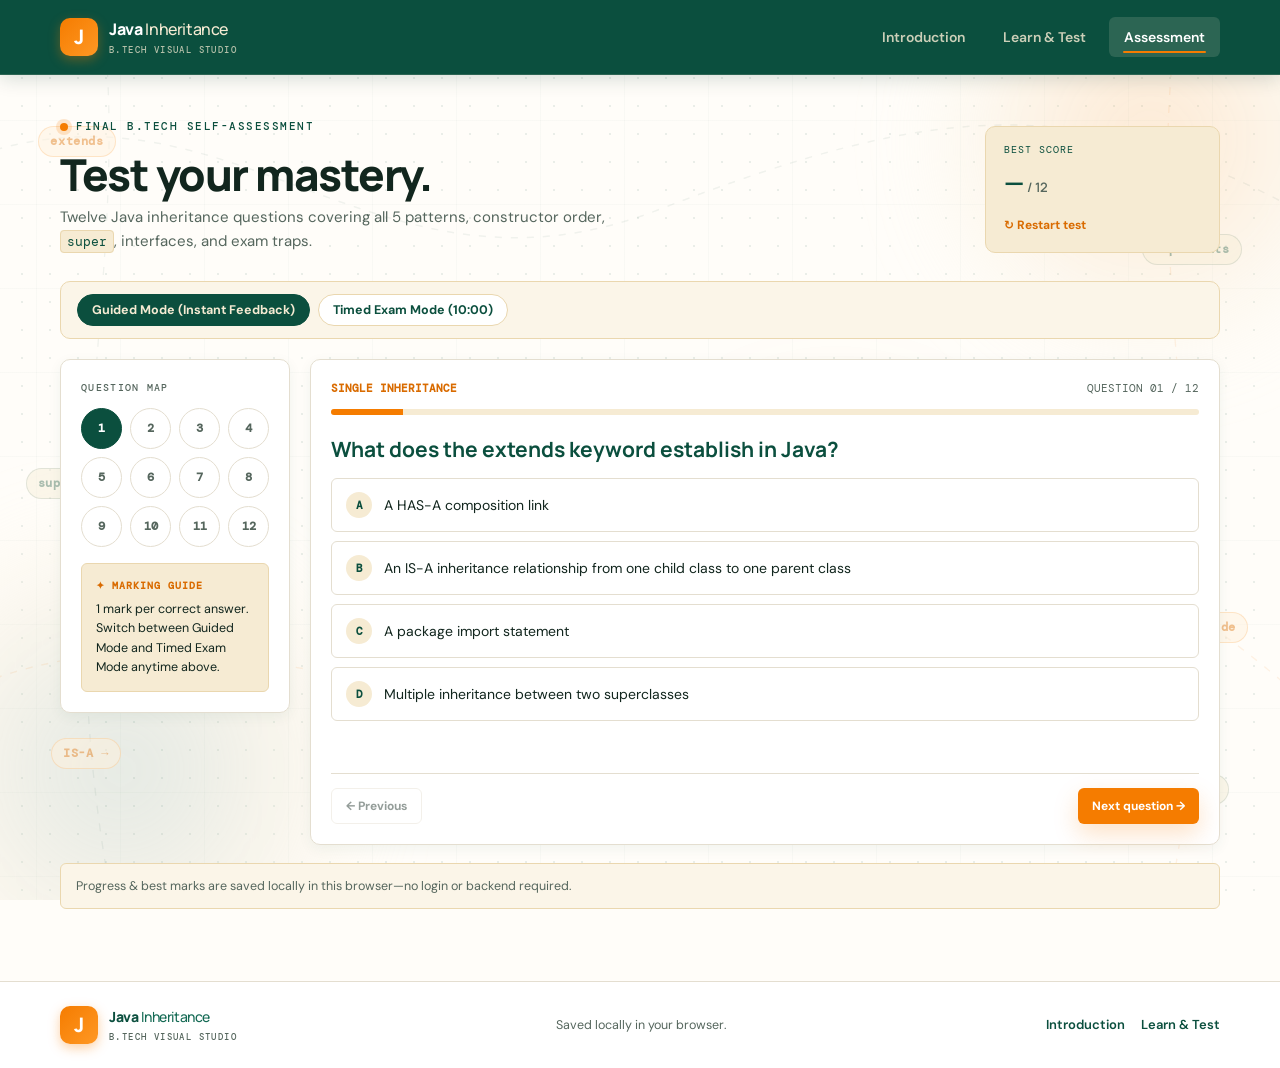
==== commit a3ca20e8: "next" ====
--- a/assessment.html
+++ b/assessment.html
@@ -1,2 +1,133 @@
-<!doctype html><html lang="en"><head><meta charset="utf-8"><meta name="viewport" content="width=device-width,initial-scale=1"><meta name="theme-color" content="#0b4f3e"><title>Final Assessment | Java Inheritance Studio</title><link rel="stylesheet" href="styles.css"><script src="assessment.js" defer></script></head><body><header class="topbar"><a class="brand" href="index.html"><span class="brand-mark">J</span><span>Java<span class="brand-light">Inheritance</span><small>LEARNING STUDIO</small></span></a><nav><a href="index.html">Introduction</a><a href="learn.html">Learn</a><a class="active" href="assessment.html">Assessment</a></nav><button class="menu-toggle" aria-label="Toggle navigation">☰</button></header><main class="wrap page-main assessment-page"><div class="page-intro"><div><div class="eyebrow"><i></i> SHOW WHAT YOU KNOW</div><h1>Final assessment.</h1><p>Ten questions on Java inheritance. Answer at your own pace, then review your score and topics to revisit.</p></div><div class="score-card"><span>BEST MARK</span><strong><b id="best-score">—</b><small> / 10</small></strong><button id="start-assessment" class="reset-button">↻ Start assessment</button></div></div><div class="assessment-layout"><aside class="assessment-sidebar"><span class="aside-label">QUESTION PROGRESS</span><div class="assessment-dots" id="assessment-dots"></div><div class="assess-tip"><b>How marking works</b><p>Each correct answer earns 1 mark. There is no penalty for a wrong answer.</p></div></aside><section class="assessment-panel" id="assessment-panel"><div class="assessment-meta"><span id="assess-topic">SINGLE INHERITANCE</span><span id="assess-number">QUESTION 1 OF 10</span></div><div class="assess-progress"><i id="assess-progress"></i></div><h2 id="assess-question"></h2><pre id="assess-code" class="assessment-code hidden"></pre><div id="assess-answers" class="answers"></div><div id="assess-feedback" class="feedback" aria-live="polite"></div><div class="quiz-controls"><button class="button button-ghost" id="assess-prev">← Previous</button><button class="button button-green" id="assess-next">Next question →</button></div></section></div><section class="results-panel hidden" id="results-panel"><div class="results-score"><span>YOUR RESULT</span><strong id="final-mark">0 / 10</strong><p id="result-message"></p></div><div class="results-analysis"><h2>Topic review</h2><div id="topic-analysis"></div><button id="retake-assessment" class="button button-green">Try again ↻</button></div></section><div class="local-progress-note">Your results are saved in this browser. They are not sent to a teacher or shared between devices.</div></main><footer class="footer"><div class="wrap footer-inner"><a class="brand" href="index.html"><span class="brand-mark">J</span><span>Java<span class="brand-light">Inheritance</span><small>LEARNING STUDIO</small></span></a><span>Progress saves in this browser.</span><a href="learn.html">Review a lesson ↑</a></div></footer></body></html>
+<!doctype html>
+<html lang="en">
+<head>
+  <meta charset="utf-8">
+  <meta name="viewport" content="width=device-width, initial-scale=1">
+  <meta name="theme-color" content="#0b4f3e">
+  <title>Final Assessment | Java Inheritance Studio</title>
+  <link rel="stylesheet" href="styles.css">
+  <script src="shared.js" defer></script>
+  <script src="assessment.js" defer></script>
+</head>
+<body>
+  <a class="skip-link" href="#main-content">Skip to assessment</a>
 
+  <header class="topbar">
+    <div class="wrap topbar-inner">
+      <a class="brand" href="index.html">
+        <span class="brand-mark">J</span>
+        <span>
+          Java<span class="brand-light">Inheritance</span>
+          <small>B.TECH VISUAL STUDIO</small>
+        </span>
+      </a>
+      <nav id="primary-nav" aria-label="Main navigation">
+        <a href="index.html">Introduction</a>
+        <a href="learn.html">Learn &amp; Test</a>
+        <a class="active" href="assessment.html">Assessment</a>
+      </nav>
+      <button class="menu-toggle" type="button" aria-label="Toggle navigation" aria-controls="primary-nav">☰</button>
+    </div>
+  </header>
+
+  <main id="main-content" class="wrap page-main">
+    <div class="page-intro">
+      <div>
+        <div class="eyebrow"><i></i> FINAL B.TECH SELF-ASSESSMENT</div>
+        <h1>Test your mastery.</h1>
+        <p>Twelve Java inheritance questions covering all 5 patterns, constructor order, <code class="inline-code">super</code>, interfaces, and exam traps.</p>
+      </div>
+      <div class="score-card">
+        <span>BEST SCORE</span>
+        <strong><b id="best-score">—</b><small> / 12</small></strong>
+        <button id="restart-assessment" class="reset-button" type="button">↻ Restart test</button>
+      </div>
+    </div>
+
+    <div class="mode-bar">
+      <div class="mode-pills" role="group" aria-label="Assessment mode">
+        <button id="mode-guided" class="mode-btn active" type="button">Guided Mode (Instant Feedback)</button>
+        <button id="mode-exam" class="mode-btn" type="button">Timed Exam Mode (10:00)</button>
+      </div>
+      <div id="exam-timer" class="timer-pill hidden">10:00</div>
+    </div>
+
+    <div id="assessment-shell" class="assessment-layout">
+      <aside class="assessment-sidebar">
+        <span class="aside-label">QUESTION MAP</span>
+        <div id="assessment-dots" class="assessment-dots"></div>
+        <div class="sidebar-callout">
+          <span>✦ MARKING GUIDE</span>
+          <p>1 mark per correct answer. Switch between Guided Mode and Timed Exam Mode anytime above.</p>
+        </div>
+      </aside>
+
+      <section id="assessment-panel" class="assessment-panel">
+        <div class="quiz-meta">
+          <span id="assess-topic" class="question-topic">SINGLE INHERITANCE</span>
+          <span id="assess-number">QUESTION 01 / 12</span>
+        </div>
+        <div class="assess-progress"><i id="assess-progress"></i></div>
+
+        <h2 id="assess-question" class="assess-question"></h2>
+
+        <div id="assess-code-wrap" class="code-block assess-code-wrap hidden">
+          <pre><code id="assess-code"></code></pre>
+        </div>
+
+        <div id="assess-answers" class="answers"></div>
+        <div id="assess-feedback" class="feedback" aria-live="polite"></div>
+
+        <div class="quiz-controls">
+          <button id="assess-prev" class="button button-ghost button-sm" type="button">← Previous</button>
+          <button id="assess-next" class="button button-orange button-sm" type="button">Next question →</button>
+        </div>
+      </section>
+    </div>
+
+    <section id="results-panel" class="results-panel hidden" aria-live="polite">
+      <div class="results-top-grid">
+        <div class="results-hero-card">
+          <div>
+            <span class="aside-label results-kicker">FINAL RESULT</span>
+            <strong id="final-mark">0 / 12</strong>
+            <p id="result-message" class="results-msg"></p>
+          </div>
+          <div class="results-actions">
+            <button id="retake-assessment" class="button button-orange button-sm" type="button">Try again ↻</button>
+            <a class="button button-cream button-sm" href="learn.html">Back to Lessons →</a>
+          </div>
+        </div>
+
+        <div>
+          <h2 class="results-subhead">Topic Mastery Breakdown</h2>
+          <div id="topic-analysis"></div>
+        </div>
+      </div>
+
+      <div id="review-list" class="review-list"></div>
+    </section>
+
+    <div class="local-note">
+      Progress &amp; best marks are saved locally in this browser—no login or backend required.
+    </div>
+  </main>
+
+  <footer class="footer">
+    <div class="wrap footer-inner">
+      <a class="brand" href="index.html">
+        <span class="brand-mark">J</span>
+        <span>
+          Java<span class="brand-light">Inheritance</span>
+          <small>B.TECH VISUAL STUDIO</small>
+        </span>
+      </a>
+      <span class="footer-note">Saved locally in your browser.</span>
+      <div class="footer-links">
+        <a href="index.html">Introduction</a>
+        <a href="learn.html">Learn &amp; Test</a>
+      </div>
+    </div>
+  </footer>
+</body>
+</html>
--- a/styles.css
+++ b/styles.css
@@ -1,53 +1,2855 @@
-@import url('https://fonts.googleapis.com/css2?family=DM+Mono:wght@400;500&family=DM+Sans:wght@400;500;600;700&family=Manrope:wght@400;500;600;700;800&display=swap');
-:root{--green:#0b4f3e;--cream:#f6ebd3;--orange:#f57c00;--ink:#17241e;--muted:#69756e;--line:#e7e4db;--white:#fffefa;--soft:#f4f5ef}*{box-sizing:border-box}body{margin:0;background:var(--white);color:var(--ink);font-family:'DM Sans',sans-serif}a{color:inherit;text-decoration:none}.wrap{width:min(1120px,calc(100% - 64px));margin:auto}.topbar{height:78px;display:flex;align-items:center;justify-content:space-between;padding:0 max(32px,calc((100vw - 1120px)/2));background:var(--green);color:#fff}.brand{display:flex;align-items:center;gap:10px;font:800 15px Manrope,sans-serif;letter-spacing:-.4px}.brand-mark{width:34px;height:34px;border:1px solid #82a394;border-radius:9px;display:grid;place-items:center;color:#ffd38e;font-size:19px}.brand-light{font-weight:500;color:#cfdfd6;margin-left:3px}.brand small{display:block;font:500 8px 'DM Mono',monospace;letter-spacing:1.4px;color:#b5cbc0;margin-top:2px}.topbar nav{display:flex;gap:30px;font-size:13px;color:#c2d5cc}.topbar nav a{padding:29px 0 26px;border-bottom:2px solid transparent}.topbar nav a:hover,.topbar nav a.active{color:white;border-color:var(--orange)}.menu-toggle{display:none;background:none;color:white;border:0;font-size:22px}.hero{display:grid;grid-template-columns:1fr 1fr;gap:60px;align-items:center;padding-top:80px;padding-bottom:88px}.eyebrow{font:500 10px 'DM Mono',monospace;letter-spacing:1.7px;color:var(--green);display:flex;align-items:center;gap:8px}.eyebrow i{width:7px;height:7px;border-radius:50%;background:var(--orange)}h1,h2,h3,p{margin-top:0}.hero h1,.page-intro h1{font:800 clamp(42px,5.2vw,64px)/1.04 Manrope,sans-serif;letter-spacing:-3px;margin:22px 0 20px}.hero h1 em{font-style:normal;color:var(--green)}.hero-lead{font-size:16px;line-height:1.75;color:#606d65;max-width:470px}.hero-actions{display:flex;align-items:center;gap:25px;margin-top:30px}.button{height:45px;border:0;border-radius:5px;padding:0 18px;display:inline-flex;align-items:center;gap:26px;font:600 13px 'DM Sans',sans-serif;cursor:pointer;transition:transform .18s,background .18s}.button:hover{transform:translateY(-2px)}.button-orange{background:var(--orange);color:#fff}.button-green{background:var(--green);color:white}.button-ghost{border:1px solid var(--line);background:white;color:var(--ink)}.text-link{font-size:13px;font-weight:700;color:var(--green)}.hero-note{margin-top:42px;color:#78827a;font-size:11px}.note-icon{color:var(--orange);margin-right:7px}.hero-visual{height:390px;position:relative;background:var(--cream);border-radius:8px;padding:28px 34px;overflow:hidden}.visual-label,.diagram-label,.aside-label{font:500 9px 'DM Mono',monospace;letter-spacing:1.3px;color:#67766d}.visual-label{display:flex;justify-content:space-between}.visual-label span{color:#a0a090}.class-card{background:white;border:1px solid #e6dfcc;border-radius:6px;padding:15px 18px;box-shadow:0 8px 22px #3e3b2310;position:relative;z-index:1}.parent-card{width:190px;margin:31px auto 0}.card-type{display:block;color:#8c978f;font:500 8px 'DM Mono',monospace;letter-spacing:.8px;margin-bottom:7px}.class-card strong{display:block;font:700 18px Manrope,sans-serif;color:var(--green);margin-bottom:8px}.class-card code{display:inline-block;background:#f3f4ef;padding:4px 6px;border-radius:3px;font:10px 'DM Mono',monospace;color:#59665d;margin-right:4px}.connector{height:46px;display:flex;justify-content:center;align-items:center;position:relative;color:#718078;font:10px 'DM Mono',monospace}.connector:before{content:'';position:absolute;left:50%;top:0;height:46px;border-left:1px dashed #81968a}.connector span{position:relative;background:var(--cream);padding:4px 9px}.child-row{display:flex;gap:18px;justify-content:center}.child-card{width:170px}.visual-caption{font-size:10px;color:#768078;text-align:center;margin-top:17px}.visual-decoration{position:absolute;right:20px;bottom:4px;color:#e9d9b7;font:700 95px 'DM Mono',monospace}.intro-band{background:var(--green);color:#fff;padding:56px 0}.band-grid{display:grid;grid-template-columns:1fr 1.1fr;gap:85px;align-items:center}.dark-eyebrow{color:#bbd0c5}.band-grid h2,.cta h2{font:700 30px/1.2 Manrope,sans-serif;letter-spacing:-1px;margin:15px 0 0}.band-copy p{color:#d3e0d8;font-size:13px;line-height:1.7}.band-copy p:first-child{margin-bottom:17px}.band-copy code{color:#ffd08f;font:12px 'DM Mono',monospace}.code-line{position:relative;background:#073d30;border:1px solid #2a6857;border-radius:4px;padding:15px 84px 15px 17px;color:#ffcf8c;font:12px 'DM Mono',monospace;margin-bottom:14px}.code-line span{color:#a8d3bd}.copy-code{background:none;border:0;color:#7ca891;font:10px 'DM Mono',monospace;cursor:pointer}.code-line .copy-code{position:absolute;right:12px;top:15px}.small-muted{font-size:11px!important;color:#a8c2b4!important;margin-bottom:0}.topics-section{padding-top:74px;padding-bottom:79px}.section-heading{display:flex;justify-content:space-between;align-items:end;margin-bottom:27px}.section-heading h2{font:700 30px Manrope,sans-serif;letter-spacing:-1.1px;margin:10px 0 0}.section-heading .text-link{margin-bottom:6px}.topic-grid{display:grid;grid-template-columns:repeat(5,1fr);gap:12px}.topic-card{position:relative;min-height:194px;padding:18px 16px;background:#fbfaf6;border:1px solid #efede6;border-radius:6px;transition:.2s}.topic-card:hover{transform:translateY(-4px);border-color:#c1d0c8;box-shadow:0 10px 22px #0b4f3e0d}.topic-num{font:10px 'DM Mono',monospace;color:#a3aaa2}.topic-icon{display:block;font-size:22px;color:var(--orange);margin-top:14px}.topic-card h3{font:700 15px Manrope,sans-serif;margin:10px 0 6px}.topic-card p{font-size:11px;color:#758078;line-height:1.55;margin:0;max-width:135px}.topic-arrow{position:absolute;right:14px;bottom:13px;color:var(--green);font-size:14px}.cta{background:var(--cream);border-radius:7px;padding:30px 34px;margin-bottom:68px;display:flex;justify-content:space-between;align-items:center}.cta h2{font-size:24px;margin:8px 0}.cta p{font-size:12px;color:#6d786e;margin:0}.footer{border-top:1px solid var(--line);padding:22px 0}.footer-inner{display:flex;justify-content:space-between;align-items:center}.footer .brand{color:var(--green);font-size:12px}.footer .brand-mark{border-color:#c7d5cd}.footer .brand small{color:#929d95}.footer .brand-light{color:#668173}.footer-inner>span,.footer-inner>a:last-child{font-size:10px;color:#879189}.page-main{padding-top:55px;padding-bottom:78px}.page-intro{display:flex;justify-content:space-between;align-items:end;margin-bottom:33px}.page-intro h1{font-size:44px;margin:15px 0 8px;letter-spacing:-2px}.page-intro p{font-size:13px;color:#707c73;margin:0;max-width:540px;line-height:1.6}.progress-box,.score-card{width:190px;padding:15px 17px;background:#f6f5ef;border:1px solid #ebe9e1;border-radius:5px}.progress-box>span,.score-card>span{font:9px 'DM Mono',monospace;letter-spacing:1px;color:#858e84}.progress-box strong,.score-card strong{display:block;font:700 22px Manrope,sans-serif;color:var(--green);margin:6px 0}.progress-box strong small,.score-card strong small{font-size:12px;color:#89948b;font-weight:500}.progress-track{height:4px;border-radius:4px;background:#dedfd6}.progress-track i{display:block;height:100%;width:20%;background:var(--orange);border-radius:4px}.lesson-layout,.quiz-layout{display:grid;grid-template-columns:220px 1fr;gap:22px;align-items:start}.topic-nav,.quiz-rail{border:1px solid var(--line);border-radius:6px;padding:18px 14px;background:white}.aside-label{display:block;margin:0 5px 15px}.topic-nav>button{width:100%;height:41px;background:transparent;border:0;border-bottom:1px solid #f1f0eb;display:flex;align-items:center;gap:12px;text-align:left;color:#879188;font:10px 'DM Mono',monospace;cursor:pointer}.topic-nav>button span{flex:1;color:#47564d;font:600 12px 'DM Sans',sans-serif}.topic-nav>button b{font-size:14px;font-weight:400;opacity:0}.topic-nav>button.active{color:var(--orange)}.topic-nav>button.active span{color:var(--green)}.topic-nav>button.active b{opacity:1}.sidebar-tip{background:#f6ebd3;padding:13px;border-radius:4px;margin-top:20px}.sidebar-tip span{font:9px 'DM Mono',monospace;letter-spacing:.8px;color:#ae600d}.sidebar-tip p{font-size:10px;color:#6c6e60;line-height:1.6;margin:7px 0 0}.lesson-panel,.quiz-panel{border:1px solid var(--line);border-radius:6px;padding:25px 29px;background:#fff}.lesson-top{display:flex;justify-content:space-between;align-items:start}.lesson-top h2{font:700 26px Manrope,sans-serif;letter-spacing:-.7px;margin:8px 0}.lesson-count{font:10px 'DM Mono',monospace;color:#a2aaa1}.lesson-summary{font-size:13px;color:#6e7970;line-height:1.7;max-width:700px;margin:7px 0 20px}.diagram-box{background:#f6f5ef;border-radius:5px;padding:16px 20px 20px}.diagram-label{margin-bottom:17px}.diagram{min-height:86px;display:flex;justify-content:center;align-items:center;gap:14px;flex-wrap:wrap}.node{min-width:120px;text-align:center;border:1px solid #c8d4cb;background:white;border-radius:4px;padding:11px 13px;font:600 12px Manrope,sans-serif;color:var(--green)}.node span{display:block;font:8px 'DM Mono',monospace;color:#89938a;margin-bottom:4px}.arrow-down{color:var(--orange);font:13px 'DM Mono',monospace;text-align:center}.arrow-stack{display:flex;flex-direction:column;align-items:center;line-height:1.05;color:#82968a;font:10px 'DM Mono',monospace}.arrow-stack small{font-size:8px;color:#b47531}.diagram-multi{display:flex;flex-direction:column;align-items:center;gap:7px}.diagram-children{display:flex;gap:14px}.lesson-details{display:grid;grid-template-columns:.7fr 1.3fr;gap:20px;margin-top:22px}.lesson-details h3{font:700 13px Manrope,sans-serif;margin:0 0 8px}.lesson-details>div:first-child p{font-size:11px;line-height:1.7;color:#718077}.code-wrap{background:#10251d;border-radius:5px;overflow:hidden}.code-heading{display:flex;justify-content:space-between;padding:11px 14px;border-bottom:1px solid #294036;color:#9eb4a7;font:9px 'DM Mono',monospace;letter-spacing:.8px}.code-heading .copy-code{color:#e2b46b}.code-wrap pre{padding:12px 14px;margin:0;overflow:auto;color:#deecd9;font:10px/1.8 'DM Mono',monospace}.lesson-footer{display:flex;justify-content:space-between;align-items:center;margin-top:20px;padding-top:16px;border-top:1px solid #f0eee8}.lesson-footer>span{color:#8a958d;font-size:10px}.lesson-footer .button{height:39px}.score-card{width:160px}.score-card strong{font-size:26px;margin:2px 0}.reset-button{padding:0;border:0;background:none;color:var(--green);font:10px 'DM Sans',sans-serif;cursor:pointer}.quiz-panel{padding:25px 30px}.quiz-meta{display:flex;justify-content:space-between;color:#929c93;font:9px 'DM Mono',monospace;letter-spacing:.8px}.question-topic{color:var(--orange)}.quiz-panel h2{font:700 22px Manrope,sans-serif;margin:17px 0 13px}.question-code{padding:13px 16px;background:#10251d;border-radius:4px;color:#e0ecd9;font:10px/1.8 'DM Mono',monospace;white-space:pre-wrap}.question-prompt{font-size:12px;color:#606e65;margin:18px 0 12px}.answers{display:grid;gap:8px}.answer-option{display:flex;align-items:center;gap:12px;padding:12px;border:1px solid var(--line);border-radius:4px;background:#fff;text-align:left;font:12px 'DM Sans',sans-serif;cursor:pointer;color:#35443b}.answer-option:hover{border-color:#97b1a2;background:#fbfcfa}.answer-option .letter{width:23px;height:23px;border-radius:50%;display:grid;place-items:center;background:#f3f3ed;color:#728078;font:10px 'DM Mono',monospace}.answer-option.selected{border-color:var(--green);background:#f1f6f2}.answer-option.selected .letter{background:var(--green);color:white}.answer-option.correct{border-color:#7db298;background:#edf7f0}.answer-option.wrong{border-color:#e7a175;background:#fff5ed}.feedback{min-height:38px;margin-top:12px;font-size:11px;line-height:1.5;color:#66746b}.feedback.good{color:#27724e}.feedback.bad{color:#b3581f}.quiz-controls{display:flex;justify-content:space-between;padding-top:12px;border-top:1px solid #f0eee8}.quiz-controls .button{height:39px}.quiz-rail>div:not(.sidebar-tip){display:flex;flex-direction:column;gap:6px}.qnav-btn{border:0;background:#fff;text-align:left;padding:9px 7px;color:#89948a;font:10px 'DM Mono',monospace;cursor:pointer}.qnav-btn span{font:600 11px 'DM Sans',sans-serif;color:#46564c;margin-left:9px}.qnav-btn.active{background:#f3f6f1;color:var(--orange);border-radius:4px}.qnav-btn.done:after{content:'✓';float:right;color:#3a8a61}.practice-main{padding-bottom:90px}
-@media(max-width:850px){.hero{gap:28px}.topic-grid{grid-template-columns:repeat(3,1fr)}.lesson-layout,.quiz-layout{grid-template-columns:185px 1fr}.lesson-panel,.quiz-panel{padding:21px}.lesson-details{grid-template-columns:1fr}.lesson-details>div:first-child p{margin-bottom:0}.hero-visual{padding:24px}}
-@media(max-width:650px){.wrap{width:calc(100% - 36px)}.topbar{height:65px;padding:0 18px}.topbar nav{display:none;position:absolute;z-index:4;top:65px;left:0;right:0;background:var(--green);padding:8px 18px 18px;flex-direction:column;gap:0}.topbar nav.open{display:flex}.topbar nav a{padding:12px 0;border:0}.menu-toggle{display:block}.hero{grid-template-columns:1fr;padding-top:52px;padding-bottom:53px;gap:35px}.hero h1{font-size:48px}.hero-visual{height:360px}.intro-band{padding:39px 0}.band-grid{grid-template-columns:1fr;gap:22px}.band-grid h2 br{display:none}.topics-section{padding-top:48px;padding-bottom:48px}.section-heading{align-items:start;gap:14px;flex-direction:column}.section-heading h2{font-size:25px}.topic-grid{grid-template-columns:repeat(2,1fr)}.topic-card{min-height:170px}.topic-card:last-child{grid-column:1/-1}.cta{padding:23px;gap:20px;align-items:start;flex-direction:column;margin-bottom:43px}.footer-inner{gap:15px;flex-wrap:wrap}.footer-inner>span{display:none}.page-main{padding-top:38px;padding-bottom:50px}.page-intro{align-items:start;gap:17px;flex-direction:column}.page-intro h1{font-size:38px}.progress-box,.score-card{width:100%}.lesson-layout,.quiz-layout{grid-template-columns:1fr;gap:13px}.topic-nav{display:grid;grid-template-columns:repeat(5,1fr);gap:2px;padding:12px 8px}.topic-nav .aside-label,.topic-nav .sidebar-tip{grid-column:1/-1}.topic-nav>button{height:auto;min-height:51px;display:flex;flex-direction:column;justify-content:center;gap:3px;border:0;text-align:center;font-size:9px}.topic-nav>button span{font-size:10px}.topic-nav>button b{display:none}.topic-nav .sidebar-tip{margin-top:8px}.lesson-panel,.quiz-panel{padding:18px 15px}.lesson-top h2{font-size:22px}.lesson-summary{font-size:12px}.diagram-box{padding:14px 10px}.diagram{gap:8px}.node{min-width:99px;padding:9px 7px;font-size:10px}.diagram-children{gap:6px}.lesson-footer{align-items:start;gap:12px;flex-direction:column}.quiz-rail{padding:12px}.quiz-rail>div:not(.sidebar-tip){display:grid;grid-template-columns:repeat(5,1fr)}.qnav-btn{text-align:center;padding:7px 2px}.qnav-btn span{display:block;margin:5px 0 0;font-size:9px}.qnav-btn.done:after{display:none}.quiz-rail .sidebar-tip{margin-top:10px}.quiz-meta{font-size:8px}.quiz-panel h2{font-size:19px}.hero-actions{gap:14px}.hero-actions .button{gap:14px}}
-/* Visual motion layer */
-@keyframes rise-in{from{opacity:0;transform:translateY(16px) scale(.97)}to{opacity:1;transform:translateY(0) scale(1)}}
-@keyframes draw-line{from{transform:scaleY(0);opacity:.2}to{transform:scaleY(1);opacity:1}}
-@keyframes drift{0%,100%{transform:translateY(0)}50%{transform:translateY(-7px)}}
-@keyframes glow-pulse{0%,100%{box-shadow:0 0 0 0 #f57c0022}50%{box-shadow:0 0 0 8px #f57c0008}}
-@keyframes dash-flow{to{stroke-dashoffset:-18}}
-.hero-copy{animation:rise-in .7s both}.hero-visual{animation:rise-in .85s .12s both}.parent-card{animation:drift 4s ease-in-out infinite}.child-card:first-child{animation:drift 4s .45s ease-in-out infinite}.child-card:last-child{animation:drift 4s .9s ease-in-out infinite}.connector:before{transform-origin:top;animation:draw-line .7s .3s both}.topic-card{animation:rise-in .45s both}.topic-card:nth-child(2){animation-delay:.06s}.topic-card:nth-child(3){animation-delay:.12s}.topic-card:nth-child(4){animation-delay:.18s}.topic-card:nth-child(5){animation-delay:.24s}.node{position:relative;animation:rise-in .5s both;transition:transform .2s,box-shadow .2s,border-color .2s}.node:hover{transform:translateY(-3px);border-color:var(--orange);box-shadow:0 8px 20px #0b4f3e14}.diagram .node:nth-child(1),.diagram-multi>.node:first-child{animation-delay:.06s}.diagram .node:nth-child(2),.diagram-multi>.node:nth-child(2){animation-delay:.16s}.diagram .node:nth-child(3),.diagram-children .node:first-child{animation-delay:.26s}.diagram-children .node:last-child{animation-delay:.34s}.arrow-stack,.arrow-down{color:var(--orange);animation:glow-pulse 2s ease-in-out infinite;transform-origin:center}.diagram .arrow-stack{animation:rise-in .5s .12s both,glow-pulse 2s 1s infinite}.diagram-multi .arrow-stack,.diagram-multi .arrow-down{animation:glow-pulse 2s ease-in-out infinite}.diagram-box{overflow:hidden;position:relative}.diagram-box:after{content:'';position:absolute;width:220px;height:220px;border:1px solid #0b4f3e0b;border-radius:50%;right:-85px;top:-130px;pointer-events:none}.diagram-label{position:relative;z-index:1}.lesson-panel,.quiz-panel{animation:rise-in .4s both}.answer-option{transition:transform .16s,border-color .16s,background .16s}.answer-option:hover{transform:translateX(3px)}.answer-option.selected .letter{animation:rise-in .2s}.feedback{transition:color .2s}.progress-track i{transition:width .5s ease}.question-code{position:relative}.question-code:before{content:'JAVA';position:absolute;right:12px;top:8px;color:#6e8878;font:8px 'DM Mono',monospace;letter-spacing:1px}.class-card{transition:transform .2s,box-shadow .2s}.class-card:hover{transform:translateY(-3px);box-shadow:0 12px 25px #3e3b2318}.topic-icon{transition:transform .25s}.topic-card:hover .topic-icon{transform:translateX(4px) rotate(-8deg)}
-@media (prefers-reduced-motion:reduce){*,*::before,*::after{animation-duration:.01ms!important;animation-iteration-count:1!important;scroll-behavior:auto!important;transition-duration:.01ms!important}}
-/* Small visual polish for the animated lesson map */
-.motion-key{float:right;font:8px 'DM Mono',monospace;letter-spacing:.3px;color:#98a198}.motion-key:first-letter{color:var(--orange)}
-.lesson-refresh{animation:none!important}.lesson-refresh .node{animation:rise-in .48s both}.lesson-refresh .node:nth-child(2){animation-delay:.12s}.lesson-refresh .node:nth-child(3){animation-delay:.22s}.lesson-refresh .diagram-multi .node:nth-child(4){animation-delay:.3s}.motion-key{white-space:nowrap}@media(max-width:650px){.motion-key{display:block;float:none;margin-top:8px}}
-/* First-year teaching layout */
-.beginner-lesson{display:grid;grid-template-columns:1fr 1fr;gap:10px;margin:14px 0 20px}.beginner-lesson>div{padding:12px 14px;background:#f6f5ef;border-left:3px solid var(--orange);border-radius:3px}.beginner-lesson>div:last-child{border-left-color:var(--green)}.beginner-lesson span,.expected-output>span{font:9px 'DM Mono',monospace;letter-spacing:1px;color:#78857b}.beginner-lesson p{font-size:12px;line-height:1.6;color:#46564c;margin:6px 0 0}.lesson-summary{font-size:14px!important;color:#35473d!important;background:#f5f8f4;padding:14px 16px;border-left:3px solid var(--green);border-radius:3px;max-width:none!important}.lesson-details{grid-template-columns:.6fr 1.4fr}.lesson-details>div:first-child{background:#fff9ee;border-radius:4px;padding:14px}.lesson-details>div:first-child h3:before{content:'✓';display:inline-grid;place-items:center;width:20px;height:20px;background:#f9e2c4;color:#ad5b0b;border-radius:50%;margin-right:7px;font-size:11px}.lesson-details>div:first-child p{font-size:12px;color:#546359}.code-wrap pre{font-size:11px;line-height:1.85}.expected-output{grid-column:2;background:#f2f6f2;border:1px solid #dce8de;border-radius:4px;margin-top:-14px;padding:11px 14px}.expected-output pre{font:11px/1.6 'DM Mono',monospace;color:var(--green);white-space:pre-wrap;margin:7px 0 0}.quiz-panel h2{font-size:20px}.answer-option{font-size:13px;padding:13px}.feedback{font-size:12px}.lesson-note{font-size:12px}
-@media(max-width:650px){.beginner-lesson{grid-template-columns:1fr}.lesson-details{grid-template-columns:1fr}.expected-output{grid-column:1;margin-top:0}.lesson-summary{font-size:13px!important}}
-/* Code studio and student assessment */
-.level-picker,.guided-card,.editor-card,.output-card,.assessment-sidebar,.assessment-panel,.results-panel{border:1px solid var(--line);border-radius:7px;background:#fff}.level-picker{padding:19px 22px;display:flex;align-items:center;justify-content:space-between;gap:24px;margin:30px 0 18px}.level-picker .aside-label{margin:0}.level-picker p{font-size:11px;color:#7a857d;margin:7px 0 0}.level-buttons{display:flex;gap:7px}.level-buttons button{border:1px solid #e7e9e1;border-radius:5px;background:#fff;padding:9px 12px;text-align:left;color:#425148;font:600 11px 'DM Sans',sans-serif;cursor:pointer;min-width:142px}.level-buttons button b{color:var(--orange);font:10px 'DM Mono',monospace;margin-right:6px}.level-buttons button small{display:block;font:10px 'DM Sans',sans-serif;color:#89938b;padding:5px 0 0 24px}.level-buttons button.selected{border-color:#76a18c;background:#f2f7f2}.guided-card{padding:22px 25px;background:#fbfaf6}.guided-heading{display:flex;justify-content:space-between;align-items:start}.guided-heading h2,.challenge-heading h2{font:700 21px Manrope,sans-serif;letter-spacing:-.5px;margin:8px 0 0}.guide-count{font:9px 'DM Mono',monospace;color:#849087}.guided-stage{height:180px;display:grid;grid-template-columns:1fr 110px 1fr;align-items:center;justify-items:center;position:relative;margin:12px auto 4px;max-width:690px}.guide-class{width:180px;background:white;border:1px solid #dce5dd;border-radius:7px;padding:14px 17px;box-shadow:0 5px 14px #0b4f3e0c;z-index:1}.guide-class span{display:block;font:9px 'DM Mono',monospace;letter-spacing:.7px;color:#8a968d}.guide-class b{display:block;color:var(--green);font:700 18px Manrope,sans-serif;margin:7px 0}.guide-class code{display:inline-block;padding:4px 7px;border-radius:3px;background:#f2f4ef;color:#46574c;font:10px 'DM Mono',monospace}.guide-class small{display:block;color:#d8750a;font:9px 'DM Mono',monospace;margin-top:7px;min-height:11px}.guide-arrow{display:flex;flex-direction:column;align-items:center;width:100%;position:relative;color:#7d8d82;font:10px 'DM Mono',monospace}.guide-arrow:before{content:'';height:1px;width:70%;background:#9bad9f;position:absolute;top:8px}.guide-arrow i{position:absolute;width:9px;height:9px;background:var(--orange);border-radius:50%;top:4px;left:13%;opacity:0;transition:left .6s ease,opacity .2s}.guided-card.revealed .guide-arrow i{left:78%;opacity:1}.guide-arrow span{position:relative;background:#fbfaf6;padding:0 7px;margin-top:18px}.guide-explain{position:absolute;bottom:5px;left:0;right:0;text-align:center;color:#66756b;font-size:12px}.guide-controls{border-top:1px solid #ecebe3;padding-top:15px;display:flex;justify-content:space-between;align-items:center}.guide-controls .button{height:37px;font-size:11px}.guide-controls button:disabled{opacity:.4;cursor:default;transform:none}.guide-dots{display:flex;gap:7px}.guide-dots button{width:8px;height:8px;border:0;border-radius:50%;background:#d8ddd5;padding:0;cursor:pointer}.guide-dots button.active{background:var(--orange);box-shadow:0 0 0 4px #f57c001c}.challenge-heading{display:flex;justify-content:space-between;align-items:end;margin:36px 0 15px}.challenge-heading h2{font-size:23px}.challenge-heading p{font-size:12px;color:#718077;margin:7px 0 0;max-width:650px;line-height:1.55}.challenge-tools{display:flex;align-items:center;gap:10px}.challenge-tools select{padding:9px 10px;border:1px solid var(--line);border-radius:4px;background:white;color:#445249;font:11px 'DM Sans',sans-serif}.challenge-status{padding:7px 9px;border-radius:20px;background:#f3f1e9;color:#879087;font:9px 'DM Mono',monospace;white-space:nowrap}.challenge-status.passed{color:#287048;background:#e8f4eb}.studio-grid{display:grid;grid-template-columns:1.15fr .85fr;gap:14px}.editor-card,.output-card{overflow:hidden}.editor-toolbar,.output-tabs{height:43px;background:#f6f6f1;border-bottom:1px solid #e9e8e1;padding:0 14px;display:flex;align-items:center;justify-content:space-between}.editor-toolbar>div{font:11px 'DM Mono',monospace;color:#4d5d52}.editor-toolbar>div>b{color:var(--orange);font-size:15px;margin-right:6px}.editor-toolbar>div>span{font:9px 'DM Sans',sans-serif;color:#89958c;margin-left:10px}.editor-toolbar .reset-button{color:#64736a}.editor-wrap{display:grid;grid-template-columns:38px 1fr;height:320px;background:#10251d;color:#deecd9;overflow:hidden}.line-numbers{padding:14px 8px 14px 0;text-align:right;white-space:pre;font:11px/1.6 'DM Mono',monospace;color:#607a69;background:#0b1f17;overflow:hidden;user-select:none}.editor-wrap textarea{width:100%;height:100%;resize:none;border:0;outline:none;background:transparent;color:#e4eddf;padding:14px;font:11px/1.6 'DM Mono',monospace;tab-size:4;white-space:pre;overflow:auto}.editor-wrap textarea:focus{box-shadow:inset 0 0 0 1px #ffffff10}.editor-actions{display:flex;align-items:center;gap:12px;padding:12px 14px;border-top:1px solid #e9e8e1}.editor-actions .button{height:38px}.editor-actions>span{font-size:9px;color:#879189}.output-tabs{justify-content:start;gap:20px}.output-tabs button{height:100%;border:0;border-bottom:2px solid transparent;background:none;color:#8d978d;font:9px 'DM Mono',monospace;cursor:pointer}.output-tabs button.active{color:var(--green);border-color:var(--orange)}.output-tabs button span{color:var(--orange);margin-left:3px}.output-body,.test-body{min-height:330px;padding:16px}.output-placeholder{min-height:280px;display:flex;flex-direction:column;justify-content:center;align-items:center;text-align:center;color:#9aa49c}.output-placeholder>span{font-size:23px;color:#c0c8be;margin-bottom:10px}.output-placeholder>b{font-size:12px;font-weight:500;color:#718077}.output-placeholder p{font-size:10px;margin:7px 0 0}.spinner{width:23px;height:23px;border:2px solid #dce5dd;border-top-color:var(--orange);border-radius:50%;animation:spin .8s linear infinite}@keyframes spin{to{transform:rotate(360deg)}}.run-result{font-size:11px;color:#59675f}.run-result>b{display:block;margin-bottom:12px}.run-pass>b{color:#28734a}.run-fail>b{color:#bb5e28}.run-result pre{background:#f5f6f1;padding:12px;border-radius:4px;white-space:pre-wrap;font:11px/1.6 'DM Mono',monospace;color:#293a30}.run-error{color:#b6522a;font-size:10px;white-space:pre-wrap}.runner-help{padding:10px;background:#fff8ea;border-radius:4px;color:#7d6948;font-size:10px;line-height:1.6}.runner-help code{font:10px 'DM Mono',monospace}.hidden{display:none!important}.test-case{display:flex;align-items:start;gap:10px;padding:10px 0;border-bottom:1px solid var(--line)}.test-icon{color:var(--orange)}.test-case div{flex:1}.test-case b{display:block;font-size:11px}.test-case code{display:block;color:var(--green);font:10px/1.6 'DM Mono',monospace;white-space:pre-wrap;margin-top:5px}.test-result{font:9px 'DM Mono',monospace;color:#869187}.next-step-strip{display:flex;gap:17px;align-items:center;padding:15px 17px;margin-top:14px;background:#f6ebd3;border-radius:5px}.next-step-strip>span{font:9px 'DM Mono',monospace;letter-spacing:.8px;color:#a45d14;white-space:nowrap}.next-step-strip p{font-size:11px;color:#686a5c;margin:0;flex:1}.next-step-strip p:not(.shown){filter:blur(4px);user-select:none}.next-step-strip p.shown{filter:none}.next-step-strip button{border:0;background:none;color:var(--green);font:600 10px 'DM Sans',sans-serif;cursor:pointer;white-space:nowrap}.studio-page{padding-bottom:65px}.assessment-layout{display:grid;grid-template-columns:205px 1fr;gap:15px}.assessment-sidebar{padding:17px}.assessment-dots{display:grid;grid-template-columns:repeat(5,1fr);gap:7px}.assessment-dots button{width:30px;height:30px;border:1px solid #e5e7df;background:white;border-radius:50%;font:10px 'DM Mono',monospace;color:#859188;cursor:pointer}.assessment-dots button.active{background:var(--green);color:white;border-color:var(--green)}.assessment-dots button.answered:not(.active){border-color:#93b19e;color:var(--green)}.assess-tip{margin-top:22px;padding:12px;background:#f6ebd3;border-radius:4px}.assess-tip b{font:600 10px 'DM Sans',sans-serif;color:#97601e}.assess-tip p{font-size:10px;line-height:1.6;color:#736b58;margin:7px 0 0}.assessment-panel{padding:25px 30px}.assessment-meta{display:flex;justify-content:space-between;font:9px 'DM Mono',monospace;letter-spacing:.7px;color:#879189}.assessment-meta span:first-child{color:var(--orange)}.assess-progress{height:4px;background:#eff0ea;margin:13px 0 21px;border-radius:4px}.assess-progress i{display:block;height:100%;background:var(--orange);border-radius:4px;transition:width .3s}.assessment-panel h2{font:700 20px/1.4 Manrope,sans-serif;margin:0 0 16px}.assessment-code{font:11px/1.7 'DM Mono',monospace;color:#dcebdc;background:#10251d;padding:13px;border-radius:4px;white-space:pre-wrap;margin:0 0 15px}.assessment-panel .quiz-controls{margin-top:20px}.results-panel{display:grid;grid-template-columns:.7fr 1.3fr;gap:30px;padding:27px;margin-top:16px;background:#f8f8f3}.results-score{background:var(--green);color:white;padding:24px;border-radius:5px}.results-score>span{font:9px 'DM Mono',monospace;letter-spacing:1px;color:#bbd0c5}.results-score strong{display:block;font:800 38px Manrope,sans-serif;margin:10px 0}.results-score p{font-size:12px;line-height:1.6;color:#d7e4dc}.results-analysis h2{font:700 18px Manrope,sans-serif;margin:2px 0 15px}.analysis-row{display:grid;grid-template-columns:130px 1fr 35px 52px;align-items:center;gap:9px;padding:9px 0;border-bottom:1px solid #e7e8e0;font-size:10px;color:#55645b}.analysis-row>b{font:10px 'DM Mono',monospace}.analysis-row em{font:9px 'DM Sans',sans-serif;color:#ad652a;font-style:normal}.analysis-row em.mastered{color:#37774e}.analysis-track{height:6px;background:#e8eae3;border-radius:5px}.analysis-track i{display:block;height:100%;background:var(--orange);border-radius:5px}.results-analysis .button{margin-top:17px}.local-progress-note{padding:13px;margin-top:15px;background:#f3f5f0;border-radius:4px;color:#718077;font-size:10px}
-@media(max-width:850px){.level-picker{align-items:start;flex-direction:column}.level-buttons{width:100%}.level-buttons button{flex:1;min-width:0}.studio-grid{grid-template-columns:1fr}.output-body,.test-body{min-height:220px}.output-placeholder{min-height:180px}.assessment-layout{grid-template-columns:1fr}.assessment-dots{grid-template-columns:repeat(10,1fr)}.results-panel{grid-template-columns:1fr 1.5fr}}
-@media(max-width:650px){.level-picker{padding:15px}.level-buttons{flex-direction:column}.level-buttons button small{display:inline;margin-left:5px;padding:0}.guided-card{padding:17px 14px}.guided-heading h2{font-size:18px}.guided-stage{grid-template-columns:1fr 60px 1fr;height:155px}.guide-class{width:min(100%,145px);padding:11px}.guide-class b{font-size:15px}.guide-explain{font-size:10px;bottom:2px}.guide-controls .button{padding:0 10px;gap:5px;font-size:10px}.challenge-heading{align-items:start;flex-direction:column;gap:12px}.challenge-tools{width:100%;justify-content:space-between}.challenge-tools select{max-width:70%}.editor-wrap{height:300px}.editor-actions>span{font-size:8px}.next-step-strip{gap:9px;flex-wrap:wrap}.next-step-strip p{min-width:65%}.assessment-panel{padding:19px 14px}.assessment-dots{grid-template-columns:repeat(5,1fr)}.results-panel{grid-template-columns:1fr;padding:16px}.analysis-row{grid-template-columns:100px 1fr 30px 48px;gap:6px}.assessment-meta{font-size:8px}}
-.live-map-card{margin-top:14px;padding:20px 22px;border:1px solid var(--line);border-radius:7px;background:#fff}.live-map-head{display:flex;justify-content:space-between;align-items:start}.live-map-head h2{font:700 19px Manrope,sans-serif;margin:6px 0 0;letter-spacing:-.4px}.live-pill{display:flex;align-items:center;gap:6px;font:8px 'DM Mono',monospace;letter-spacing:.5px;color:#587568;background:#eff5ef;border-radius:12px;padding:7px 9px}.live-pill i{width:6px;height:6px;border-radius:50%;background:#4c9b69;box-shadow:0 0 0 3px #4c9b6920;animation:glow-pulse 2s infinite}.live-map-help{font-size:11px;color:#748078;margin:10px 0 14px}.live-map-help code{font:10px 'DM Mono',monospace;color:var(--green);background:#eff4ef;padding:2px 4px;border-radius:2px}.live-map{display:flex;flex-wrap:wrap;justify-content:center;align-items:center;gap:12px;min-height:100px;padding:14px;background:#f5f6f0;border-radius:5px}.map-pair{display:flex;align-items:center;gap:9px;animation:rise-in .3s both}.map-node{min-width:130px;max-width:210px;border:1px solid #d6e0d6;border-radius:5px;background:white;padding:9px 12px;text-align:left;cursor:pointer;transition:transform .18s,border-color .18s,box-shadow .18s}.map-node:hover,.map-node.active{transform:translateY(-2px);border-color:#6a9b7e;box-shadow:0 5px 12px #0b4f3e12}.map-node.interface-node{border-style:dashed;border-color:#e3b578}.map-node small{display:block;font:8px 'DM Mono',monospace;letter-spacing:.8px;color:#929c92}.map-node b{display:block;color:var(--green);font:700 14px Manrope,sans-serif;margin:4px 0}.map-node span{display:block;font:9px 'DM Mono',monospace;color:#8a948c;white-space:nowrap;overflow:hidden;text-overflow:ellipsis}.map-link{display:flex;flex-direction:column;align-items:center;gap:2px;color:#bb6a18;font:8px 'DM Mono',monospace;white-space:nowrap}.map-link b{font-size:16px;font-weight:400;line-height:12px;animation:arrow-bob 1s ease-in-out infinite}@keyframes arrow-bob{50%{transform:translateX(4px)}}.map-empty{font-size:11px;color:#8b968d}.live-map-detail{margin-top:10px;min-height:37px;padding:10px 12px;background:#f8f8f3;border-radius:4px;color:#65736a;font-size:10px;line-height:1.5}.test-passed{color:#318357}.live-map-card{animation:rise-in .35s both}
-@media(max-width:650px){.live-map-card{padding:16px 13px}.live-map-head{gap:10px}.live-map-head h2{font-size:16px}.live-pill{font-size:7px}.live-map{gap:7px;padding:9px}.map-pair{gap:5px}.map-node{min-width:90px;padding:8px}.map-node b{font-size:11px}.map-link{font-size:7px}}
-/* Larger, easier-to-read type and icons */
-body{font-size:17px}.topbar nav{font-size:15px}.brand{font-size:16px}.brand-mark{width:40px;height:40px;font-size:22px}.brand small{font-size:9px}.eyebrow{font-size:11px}.hero-lead{font-size:17px;line-height:1.75}.hero-note{font-size:12px}.note-icon{font-size:15px}.button{font-size:14px;min-height:47px}.text-link{font-size:14px}.class-card strong{font-size:20px}.class-card code{font-size:11px}.visual-label,.card-type{font-size:9px}.visual-caption{font-size:11px}.band-copy p{font-size:14px}.band-copy code,.code-line{font-size:13px}.small-muted{font-size:12px!important}.section-heading h2{font-size:32px}.topic-num{font-size:11px}.topic-icon{font-size:28px}.topic-card h3{font-size:17px}.topic-card p{font-size:13px;line-height:1.6}.topic-arrow{font-size:17px}.cta h2{font-size:26px}.cta p{font-size:13px}.footer-inner>span,.footer-inner>a:last-child{font-size:11px}.footer .brand{font-size:13px}.page-intro h1{font-size:46px}.page-intro p{font-size:15px;line-height:1.7}.progress-box>span,.score-card>span{font-size:10px}.progress-box strong{font-size:24px}.aside-label{font-size:10px}.topic-nav>button{font-size:11px}.topic-nav>button span{font-size:14px}.sidebar-tip span,.assess-tip b{font-size:10px}.sidebar-tip p,.assess-tip p{font-size:12px;line-height:1.6}.lesson-top h2{font-size:28px}.lesson-summary{font-size:15px!important;line-height:1.75}.diagram-label{font-size:10px}.node{font-size:14px;padding:12px 15px}.node span{font-size:9px}.lesson-details h3{font-size:15px}.lesson-details>div:first-child p{font-size:13px;line-height:1.7}.code-wrap pre,.question-code,.assessment-code{font-size:12px;line-height:1.8}.code-heading,.copy-code{font-size:10px}.lesson-footer>span{font-size:11px}.quiz-meta,.assessment-meta,.lesson-count{font-size:10px}.quiz-panel h2,.assessment-panel h2{font-size:22px}.question-prompt{font-size:14px}.answer-option{font-size:14px;line-height:1.5;padding:14px}.answer-option .letter{width:26px;height:26px;font-size:11px}.feedback{font-size:13px;line-height:1.6}.qnav-btn{font-size:11px}.qnav-btn span{font-size:12px}.page-intro .score-card strong{font-size:29px}.reset-button{font-size:11px}.level-picker p{font-size:13px}.level-buttons button{font-size:13px}.level-buttons button small{font-size:11px}.guided-heading h2,.challenge-heading h2{font-size:23px}.guide-count,.live-pill{font-size:10px}.guide-class{padding:16px 18px}.guide-class span{font-size:10px}.guide-class b{font-size:20px}.guide-class code{font-size:11px}.guide-class small{font-size:10px}.guide-explain{font-size:13px}.guide-controls .button{font-size:12px}.challenge-heading p{font-size:14px}.challenge-status{font-size:10px}.challenge-tools select{font-size:12px}.editor-toolbar>div{font-size:12px}.editor-toolbar>div>span{font-size:10px}.editor-wrap textarea,.line-numbers{font-size:12px;line-height:1.7}.editor-actions>span{font-size:10px}.output-tabs button{font-size:10px}.output-placeholder>b{font-size:13px}.output-placeholder p{font-size:11px}.run-result{font-size:12px}.run-result pre{font-size:12px}.runner-help{font-size:11px}.test-case b{font-size:12px}.test-case code{font-size:11px}.test-result{font-size:10px}.next-step-strip>span{font-size:10px}.next-step-strip p{font-size:13px}.next-step-strip button{font-size:11px}.live-map-head h2{font-size:21px}.live-map-help{font-size:13px}.map-node small{font-size:9px}.map-node b{font-size:16px}.map-node span{font-size:10px}.map-link{font-size:9px}.live-map-detail{font-size:12px;line-height:1.6}.assessment-dots button{width:34px;height:34px;font-size:11px}.results-score strong{font-size:42px}.results-score p{font-size:13px;line-height:1.7}.results-analysis h2{font-size:20px}.analysis-row{font-size:12px}.analysis-row>b{font-size:11px}.analysis-row em{font-size:10px}.local-progress-note{font-size:11px}
-@media(max-width:650px){.hero h1{font-size:50px}.page-intro h1{font-size:40px}.page-intro p{font-size:14px}.section-heading h2{font-size:27px}.topic-icon{font-size:27px}.topic-card h3{font-size:16px}.topic-card p{font-size:12px}.topic-nav>button span{font-size:11px}.lesson-summary{font-size:14px!important}.node{font-size:12px;padding:10px 8px}.node span{font-size:8px}.lesson-top h2{font-size:23px}.lesson-details>div:first-child p{font-size:12px}.code-wrap pre,.question-code,.assessment-code{font-size:11px}.answer-option{font-size:13px;padding:12px}.feedback{font-size:12px}.guided-heading h2{font-size:18px}.guide-class{padding:11px}.guide-class b{font-size:17px}.guide-class code{font-size:10px}.guide-explain{font-size:11px}.challenge-heading h2{font-size:20px}.challenge-heading p{font-size:13px}.editor-wrap textarea,.line-numbers{font-size:11px}.live-map-help{font-size:12px}.map-node b{font-size:12px}.map-node span{font-size:9px}.live-map-detail{font-size:11px}.assessment-panel h2{font-size:20px}.analysis-row{font-size:10px}}
-/* Animated inheritance flow arrows */
-@keyframes arrow-bounce-down{0%,100%{transform:translateY(-2px);opacity:.72}50%{transform:translateY(4px);opacity:1}}
-@keyframes arrow-bounce-side{0%,100%{transform:translateX(-2px);opacity:.75}50%{transform:translateX(4px);opacity:1}}
-@keyframes flow-dot{0%{top:0;opacity:0}14%{opacity:1}84%{opacity:1}100%{top:38px;opacity:0}}
-@keyframes arrow-travel{0%{left:13%;opacity:0}12%{opacity:1}85%{opacity:1}100%{left:82%;opacity:0}}
-@keyframes path-pulse{0%,100%{box-shadow:0 0 0 0 #f57c0000}45%{box-shadow:0 0 0 4px #f57c001b}}
-.connector{overflow:visible}.connector:before{border-left:2px dashed #7d9b89;animation:draw-line .7s .15s both}.connector:after{content:'';position:absolute;left:calc(50% - 5px);top:34px;width:8px;height:8px;border-right:2px solid var(--orange);border-bottom:2px solid var(--orange);transform:rotate(45deg);animation:arrow-bounce-down 1s ease-in-out infinite}.connector span{z-index:1}.arrow-stack,.arrow-down{color:var(--orange);animation:arrow-bounce-down 1.1s ease-in-out infinite!important}.arrow-stack small,.arrow-down small{color:#9a6a35}.diagram .arrow-stack{animation:arrow-bounce-down 1.1s ease-in-out infinite!important}.guide-arrow:before{height:2px;background:repeating-linear-gradient(90deg,#8da495 0 5px,transparent 5px 9px)}.guide-arrow i{animation:arrow-travel 1.7s ease-in-out infinite}.guide-arrow:after{content:'';position:absolute;right:14%;top:4px;width:8px;height:8px;border-top:2px solid var(--orange);border-right:2px solid var(--orange);transform:rotate(45deg);opacity:.45;transition:opacity .2s}.guided-card.revealed .guide-arrow:after{opacity:1;animation:arrow-bounce-side 1.1s ease-in-out infinite}.map-link{position:relative;min-width:67px}.map-link:before{content:'';position:absolute;width:100%;height:2px;top:50%;left:0;background:repeating-linear-gradient(90deg,#d5aa73 0 4px,transparent 4px 8px);z-index:0}.map-link i{position:absolute;z-index:1;left:0;top:calc(50% - 3px);width:7px;height:7px;border-radius:50%;background:var(--orange);animation:arrow-travel 1.5s ease-in-out infinite}.map-link b{position:relative;z-index:2;align-self:end;background:#f5f6f0;padding-left:3px;animation:arrow-bounce-side 1.1s ease-in-out infinite}.map-pair:hover .map-link{animation:path-pulse 1.2s infinite}.diagram-children .node,.child-card{position:relative}.topic-arrow,.text-link span{display:inline-block;animation:arrow-bounce-side 1.5s ease-in-out infinite}.hero-actions .button span,.cta .button span{display:inline-block;animation:arrow-bounce-side 1.3s ease-in-out infinite}.guide-dots button.active{animation:path-pulse 1.4s infinite}.live-pill i{animation:path-pulse 1.8s infinite}
-@media(prefers-reduced-motion:reduce){.connector:after,.arrow-stack,.arrow-down,.guide-arrow i,.guided-card.revealed .guide-arrow:after,.map-link i,.map-link b,.topic-arrow,.hero-actions .button span,.cta .button span{animation:none!important}}
-/* Fix the guided path arrowhead: use a filled arrow instead of corner borders */
-.guide-arrow:after{content:'';position:absolute;right:12%;top:4px;width:12px;height:12px;border:0;background:var(--orange);clip-path:polygon(0 0,100% 50%,0 100%,28% 50%);transform:none;opacity:.85;transition:opacity .2s,transform .2s}.guided-card.revealed .guide-arrow:after{opacity:1;animation:arrow-bounce-side 1.1s ease-in-out infinite}
-@media(prefers-reduced-motion:reduce){.guided-card.revealed .guide-arrow:after{animation:none!important}}
-/* Clear vertical class-to-class connectors in lesson diagrams */
-.arrow-stack{position:relative;display:flex;flex-direction:column;align-items:center;justify-content:flex-end;width:78px;min-height:49px;font-size:0!important;color:transparent!important;overflow:visible}.arrow-stack:before{content:'';position:absolute;left:calc(50% - 1px);top:1px;height:27px;border-left:2px dashed #8da294;opacity:.9}.arrow-stack:after{content:'';position:absolute;left:calc(50% - 6px);top:22px;width:12px;height:10px;background:var(--orange);clip-path:polygon(0 0,50% 100%,100% 0,50% 55%);animation:arrow-bounce-down 1.1s ease-in-out infinite}.arrow-stack small{position:relative;z-index:1;display:block;padding:2px 5px;background:#f6f5ef;color:#8b785c;font:9px 'DM Mono',monospace}.diagram .arrow-stack,.diagram-multi .arrow-stack{animation:none!important}.arrow-stack.arrow-up{justify-content:flex-start}.arrow-stack.arrow-up:before{top:auto;bottom:1px}.arrow-stack.arrow-up:after{top:0;clip-path:polygon(0 100%,50% 0,100% 100%,50% 45%);animation:arrow-bounce-up 1.1s ease-in-out infinite}.arrow-stack.arrow-up small{order:2}@keyframes arrow-bounce-up{0%,100%{transform:translateY(2px);opacity:.72}50%{transform:translateY(-4px);opacity:1}}
-@media(prefers-reduced-motion:reduce){.arrow-stack:after,.arrow-stack.arrow-up:after{animation:none!important}}
-/* Hybrid diagram: two interfaces join into one clear downward relationship */
-.hybrid-diagram{display:flex;flex-direction:column;align-items:center;gap:0}.hybrid-interfaces{display:flex;justify-content:center;gap:18px}.hybrid-interfaces .node{width:160px}.hybrid-connector{position:relative;width:338px;height:49px}.hybrid-left,.hybrid-right,.hybrid-bar,.hybrid-drop{position:absolute;display:block}.hybrid-left,.hybrid-right{top:0;height:12px;border-left:2px dashed #8da294}.hybrid-left{left:24%}.hybrid-right{left:76%}.hybrid-bar{left:24%;right:24%;top:11px;border-top:2px dashed #8da294}.hybrid-drop{left:calc(50% - 1px);top:11px;height:28px;border-left:2px dashed #8da294}.hybrid-drop:after{content:'';position:absolute;left:-6px;bottom:-1px;width:10px;height:8px;background:var(--orange);clip-path:polygon(0 0,50% 100%,100% 0,50% 55%);animation:arrow-bounce-down 1.1s ease-in-out infinite}.hybrid-label{position:absolute;right:calc(50% + 8px);top:20px;padding:2px 5px;background:#f6f5ef;color:#8b785c;font:9px 'DM Mono',monospace}.hybrid-class{margin-top:0}.hybrid-diagram>.arrow-stack{margin-top:2px}
-@media(max-width:650px){.hybrid-interfaces .node{width:min(42vw,145px);min-width:0}.hybrid-connector{width:min(86vw,310px)}.hybrid-left{left:25%}.hybrid-right{left:75%}.hybrid-bar{left:25%;right:25%}}
-@media(prefers-reduced-motion:reduce){.hybrid-drop:after{animation:none!important}}
-/* Keep all assessment question buttons inside the sidebar grid */
-.assessment-dots{width:100%;grid-template-columns:repeat(5,minmax(0,1fr));gap:7px}.assessment-dots button{width:100%;min-width:0;height:auto;aspect-ratio:1/1;font-size:11px;padding:0}
-@media(max-width:850px){.assessment-dots{grid-template-columns:repeat(10,minmax(0,1fr));gap:8px}}
-@media(max-width:650px){.assessment-dots{grid-template-columns:repeat(5,minmax(0,1fr));gap:7px}.assessment-dots button{max-width:38px}}
-/* Intro page: guided first example */
-.intro-example{padding:67px 0 70px}.intro-example-heading{max-width:700px;margin-bottom:25px}.intro-example-heading h2{font:700 32px Manrope,sans-serif;letter-spacing:-1px;color:var(--ink);margin:12px 0 8px}.intro-example-heading>p{font-size:14px;line-height:1.7;color:#6c786f;margin:0}.intro-example-heading>p code,.intro-step code,.intro-vocab code,.intro-tip code{font:12px 'DM Mono',monospace;color:var(--green);background:#edf3ed;padding:2px 4px;border-radius:3px}.intro-example-grid{display:grid;grid-template-columns:.9fr 1.1fr;gap:18px;align-items:stretch}.intro-steps{display:flex;flex-direction:column;gap:9px}.intro-step{display:flex;gap:13px;padding:14px;background:#f6f5ef;border-radius:5px}.intro-step>span{display:grid;place-items:center;flex:0 0 29px;height:29px;border-radius:50%;background:#e5ede5;color:var(--green);font:11px 'DM Mono',monospace}.intro-step b{font:700 13px Manrope,sans-serif;color:#34443a}.intro-step p{font-size:12px;line-height:1.6;color:#707b73;margin:5px 0 0}.intro-vocab{display:grid;grid-template-columns:1fr;gap:7px;padding:13px 15px;border:1px solid #e8e8df;border-radius:5px;margin-top:auto}.intro-vocab>b{font:700 12px Manrope,sans-serif;color:var(--green);margin-bottom:1px}.intro-vocab span{font-size:11px;color:#6d7971}.intro-code-panel{border-radius:6px;background:#10251d;overflow:hidden;box-shadow:0 8px 24px #0b4f3e12}.intro-code-title{display:flex;justify-content:space-between;align-items:center;padding:12px 15px;border-bottom:1px solid #294036;color:#b7c8bd;font:9px 'DM Mono',monospace;letter-spacing:.8px}.intro-code-title span:last-child{color:#ddad66}.intro-code-panel>pre{margin:0;padding:15px 17px;overflow:auto;color:#e0ebde;font:11px/1.65 'DM Mono',monospace}.intro-output{display:grid;grid-template-columns:112px 1fr;gap:10px;padding:12px 16px;border-top:1px solid #294036;align-items:start}.intro-output>span{font:9px 'DM Mono',monospace;letter-spacing:.7px;color:#a6b9aa;padding-top:2px}.intro-output pre{margin:0;color:#f2c882;font:11px/1.65 'DM Mono',monospace;white-space:pre-wrap}.intro-tip{display:flex;gap:13px;align-items:start;margin-top:15px;padding:13px 15px;background:#fff6e5;border-left:3px solid var(--orange);border-radius:4px}.intro-tip>span{font:9px 'DM Mono',monospace;letter-spacing:.8px;color:#a5651e;padding-top:3px}.intro-tip p{font-size:12px;color:#626b60;line-height:1.6;margin:0}.intro-tip code{background:#f9e9c9;color:#8a5518}
-@media(max-width:800px){.intro-example-grid{grid-template-columns:1fr}.intro-vocab{grid-template-columns:repeat(2,1fr)}.intro-vocab>b{grid-column:1/-1}}
-@media(max-width:650px){.intro-example{padding:47px 0}.intro-example-heading h2{font-size:26px}.intro-example-heading>p{font-size:13px}.intro-step{padding:12px}.intro-step p{font-size:11px}.intro-vocab{grid-template-columns:1fr}.intro-vocab>b{grid-column:auto}.intro-code-panel>pre{font-size:10px;padding:13px}.intro-output{grid-template-columns:1fr;gap:5px}.intro-tip{flex-direction:column;gap:6px}}
+@import url('https://fonts.googleapis.com/css2?family=DM+Mono:wght@400;500&family=DM+Sans:wght@400;500;600;700&family=Manrope:wght@500;600;700;800&display=swap');
+
+:root {
+  --green: #0b4f3e;
+  --green-deep: #07382b;
+  --green-mid: #146a54;
+  --green-soft: #e7f1ec;
+  --cream: #f6ebd3;
+  --cream-soft: #fbf5e8;
+  --cream-deep: #ead7af;
+  --orange: #f57c00;
+  --orange-deep: #d96b00;
+  --orange-soft: #fff0db;
+  --ink: #12261e;
+  --muted: #55665d;
+  --line: #e4ded0;
+  --surface: #fffdf9;
+  --white: #ffffff;
+  --code-bg: #082920;
+  --code-panel: #0b3328;
+  --code-border: #1e5646;
+  --radius-sm: 6px;
+  --radius-md: 10px;
+  --radius-lg: 14px;
+  --shadow-sm: 0 4px 14px rgba(11, 79, 62, 0.06);
+  --shadow-md: 0 12px 30px rgba(11, 79, 62, 0.1);
+  --shadow-orange: 0 10px 24px rgba(245, 124, 0, 0.22);
+}
+
+*,
+*::before,
+*::after {
+  box-sizing: border-box;
+}
+
+html {
+  scroll-behavior: smooth;
+}
+
+body {
+  margin: 0;
+  background: var(--surface);
+  color: var(--ink);
+  font-family: 'DM Sans', system-ui, -apple-system, sans-serif;
+  font-size: 16px;
+  line-height: 1.6;
+  -webkit-font-smoothing: antialiased;
+  overflow-x: hidden;
+  position: relative;
+}
+
+main,
+.footer {
+  position: relative;
+  z-index: 1;
+}
+
+/* Ambient Whitespace Background Animations */
+.bg-ambient {
+  position: fixed;
+  inset: 0;
+  z-index: 0;
+  pointer-events: none;
+  overflow: hidden;
+}
+
+.bg-grid-drift {
+  position: absolute;
+  inset: -48px;
+  background-image:
+    radial-gradient(rgba(11, 79, 62, 0.085) 1.15px, transparent 1.15px),
+    linear-gradient(to right, rgba(11, 79, 62, 0.025) 1px, transparent 1px),
+    linear-gradient(to bottom, rgba(11, 79, 62, 0.025) 1px, transparent 1px);
+  background-size: 28px 28px, 84px 84px, 84px 84px;
+  animation: bg-grid-pan 26s linear infinite;
+}
+
+.bg-orb {
+  position: absolute;
+  border-radius: 50%;
+  filter: blur(42px);
+  will-change: transform;
+}
+
+.bg-orb-1 {
+  width: 440px;
+  height: 440px;
+  top: -80px;
+  right: -90px;
+  background: radial-gradient(circle, rgba(245, 124, 0, 0.16), rgba(246, 235, 211, 0.25) 55%, transparent 74%);
+  animation: bg-orb-float-a 18s ease-in-out infinite;
+}
+
+.bg-orb-2 {
+  width: 480px;
+  height: 480px;
+  bottom: -110px;
+  left: -120px;
+  background: radial-gradient(circle, rgba(11, 79, 62, 0.12), rgba(246, 235, 211, 0.28) 58%, transparent 76%);
+  animation: bg-orb-float-b 22s ease-in-out infinite;
+}
+
+.bg-orb-3 {
+  width: 340px;
+  height: 340px;
+  top: 44%;
+  left: 52%;
+  background: radial-gradient(circle, rgba(246, 235, 211, 0.55), rgba(245, 124, 0, 0.09) 60%, transparent 75%);
+  animation: bg-orb-float-c 20s ease-in-out infinite;
+}
+
+.bg-svg-traces {
+  position: absolute;
+  inset: 0;
+  width: 100%;
+  height: 100%;
+  opacity: 0.48;
+}
+
+.bg-trace-path {
+  fill: none;
+  stroke: rgba(11, 79, 62, 0.13);
+  stroke-width: 1.5;
+  stroke-dasharray: 8 10;
+  animation: bg-dash-flow 16s linear infinite;
+}
+
+.bg-trace-path.is-orange {
+  stroke: rgba(245, 124, 0, 0.18);
+  animation-duration: 13s;
+  animation-direction: reverse;
+}
+
+.bg-float-token {
+  position: absolute;
+  font-family: 'DM Mono', monospace;
+  font-size: 12px;
+  font-weight: 600;
+  letter-spacing: 0.6px;
+  padding: 5px 11px;
+  border-radius: 999px;
+  color: rgba(11, 79, 62, 0.34);
+  background: rgba(246, 235, 211, 0.42);
+  border: 1px solid rgba(11, 79, 62, 0.11);
+  animation: bg-token-float 11s ease-in-out infinite;
+  user-select: none;
+}
+
+.bg-float-token.is-amber {
+  color: rgba(217, 107, 0, 0.4);
+  background: rgba(255, 240, 219, 0.48);
+  border-color: rgba(245, 124, 0, 0.16);
+}
+
+a {
+  color: inherit;
+  text-decoration: none;
+}
+
+button,
+input,
+select,
+textarea {
+  font-family: inherit;
+}
+
+button:focus-visible,
+a:focus-visible,
+select:focus-visible,
+textarea:focus-visible {
+  outline: 2px solid var(--orange);
+  outline-offset: 2px;
+}
+
+h1,
+h2,
+h3,
+h4,
+p {
+  margin-top: 0;
+}
+
+.wrap {
+  width: min(1160px, calc(100% - 48px));
+  margin: 0 auto;
+}
+
+.hidden {
+  display: none !important;
+}
+
+.skip-link {
+  position: absolute;
+  left: -9999px;
+  top: 0;
+  background: var(--orange);
+  color: var(--white);
+  padding: 10px 16px;
+  font-weight: 700;
+  z-index: 200;
+}
+
+.skip-link:focus {
+  left: 16px;
+  top: 16px;
+  border-radius: var(--radius-sm);
+}
+
+/* Top Navigation */
+.topbar {
+  position: sticky;
+  top: 0;
+  z-index: 100;
+  background: var(--green);
+  color: var(--white);
+  border-bottom: 1px solid rgba(246, 235, 211, 0.14);
+  box-shadow: 0 4px 18px rgba(7, 56, 43, 0.16);
+}
+
+.topbar-inner {
+  height: 74px;
+  display: flex;
+  align-items: center;
+  justify-content: space-between;
+  gap: 20px;
+}
+
+.brand {
+  display: inline-flex;
+  align-items: center;
+  gap: 11px;
+  font-family: 'Manrope', sans-serif;
+  font-weight: 800;
+  font-size: 16px;
+  letter-spacing: -0.4px;
+  flex-shrink: 0;
+}
+
+.brand-mark {
+  width: 38px;
+  height: 38px;
+  border-radius: 10px;
+  background: linear-gradient(135deg, var(--orange), #ff9824);
+  color: var(--white);
+  display: grid;
+  place-items: center;
+  font-size: 20px;
+  font-weight: 800;
+  box-shadow: 0 4px 12px rgba(245, 124, 0, 0.35);
+}
+
+.brand-light {
+  font-weight: 500;
+  color: var(--cream);
+  margin-left: 3px;
+}
+
+.brand small {
+  display: block;
+  font-family: 'DM Mono', monospace;
+  font-size: 9px;
+  font-weight: 500;
+  letter-spacing: 1.4px;
+  color: rgba(246, 235, 211, 0.72);
+  margin-top: 1px;
+}
+
+.topbar nav {
+  display: flex;
+  align-items: center;
+  gap: 8px;
+}
+
+.topbar nav a {
+  padding: 9px 15px;
+  border-radius: var(--radius-sm);
+  font-size: 14px;
+  font-weight: 600;
+  color: rgba(246, 235, 211, 0.82);
+  transition: color 0.18s, background 0.18s, transform 0.18s;
+  position: relative;
+}
+
+.topbar nav a:hover {
+  color: var(--white);
+  background: rgba(246, 235, 211, 0.1);
+}
+
+.topbar nav a.active {
+  color: var(--white);
+  background: rgba(246, 235, 211, 0.14);
+}
+
+.topbar nav a.active::after {
+  content: '';
+  position: absolute;
+  left: 14px;
+  right: 14px;
+  bottom: 4px;
+  height: 2px;
+  border-radius: 2px;
+  background: var(--orange);
+}
+
+.menu-toggle {
+  display: none;
+  background: rgba(246, 235, 211, 0.12);
+  border: 1px solid rgba(246, 235, 211, 0.25);
+  color: var(--white);
+  width: 42px;
+  height: 42px;
+  border-radius: var(--radius-sm);
+  font-size: 20px;
+  cursor: pointer;
+  place-items: center;
+}
+
+/* Common Typography & Badges */
+.eyebrow {
+  display: inline-flex;
+  align-items: center;
+  gap: 8px;
+  font-family: 'DM Mono', monospace;
+  font-size: 11px;
+  font-weight: 500;
+  letter-spacing: 1.5px;
+  text-transform: uppercase;
+  color: var(--green);
+}
+
+.eyebrow i {
+  width: 8px;
+  height: 8px;
+  border-radius: 50%;
+  background: var(--orange);
+  box-shadow: 0 0 0 4px rgba(245, 124, 0, 0.18);
+  display: inline-block;
+}
+
+.eyebrow-light {
+  color: var(--cream);
+}
+
+.button {
+  display: inline-flex;
+  align-items: center;
+  justify-content: center;
+  gap: 10px;
+  min-height: 44px;
+  padding: 0 20px;
+  border: 0;
+  border-radius: var(--radius-sm);
+  font-size: 14px;
+  font-weight: 700;
+  cursor: pointer;
+  transition: transform 0.18s ease, box-shadow 0.18s ease, background 0.18s ease, border-color 0.18s ease;
+  text-decoration: none;
+}
+
+.button:hover:not(:disabled) {
+  transform: translateY(-2px);
+}
+
+.button:active:not(:disabled) {
+  transform: translateY(0);
+}
+
+.button:disabled {
+  opacity: 0.45;
+  cursor: not-allowed;
+}
+
+.button-orange {
+  background: var(--orange);
+  color: var(--white);
+  box-shadow: var(--shadow-orange);
+}
+
+.button-orange:hover:not(:disabled) {
+  background: var(--orange-deep);
+}
+
+.button-green {
+  background: var(--green);
+  color: var(--white);
+  box-shadow: 0 8px 20px rgba(11, 79, 62, 0.18);
+}
+
+.button-green:hover:not(:disabled) {
+  background: var(--green-deep);
+}
+
+.button-cream {
+  background: var(--cream);
+  color: var(--green);
+  border: 1px solid var(--cream-deep);
+}
+
+.button-cream:hover:not(:disabled) {
+  background: #efe0bf;
+}
+
+.button-ghost {
+  background: var(--white);
+  color: var(--ink);
+  border: 1px solid var(--line);
+}
+
+.button-ghost:hover:not(:disabled) {
+  border-color: var(--green);
+  color: var(--green);
+}
+
+.button-sm {
+  min-height: 36px;
+  padding: 0 14px;
+  font-size: 12px;
+}
+
+.text-link {
+  display: inline-flex;
+  align-items: center;
+  gap: 6px;
+  font-size: 14px;
+  font-weight: 700;
+  color: var(--green);
+  transition: color 0.18s, gap 0.18s;
+}
+
+.text-link:hover {
+  color: var(--orange);
+  gap: 10px;
+}
+
+.aside-label {
+  display: block;
+  font-family: 'DM Mono', monospace;
+  font-size: 10px;
+  font-weight: 500;
+  letter-spacing: 1.3px;
+  text-transform: uppercase;
+  color: var(--muted);
+}
+
+/* Java Syntax Highlighting */
+.code-block {
+  background: var(--code-bg);
+  border: 1px solid var(--code-border);
+  border-radius: var(--radius-md);
+  overflow: hidden;
+  box-shadow: var(--shadow-sm);
+}
+
+.code-head {
+  display: flex;
+  align-items: center;
+  justify-content: space-between;
+  padding: 10px 15px;
+  background: rgba(7, 56, 43, 0.72);
+  border-bottom: 1px solid var(--code-border);
+  font-family: 'DM Mono', monospace;
+  font-size: 11px;
+  letter-spacing: 0.7px;
+  color: var(--cream);
+}
+
+.code-head-left {
+  display: inline-flex;
+  align-items: center;
+  gap: 8px;
+}
+
+.code-dots {
+  display: inline-flex;
+  gap: 5px;
+}
+
+.code-dots i {
+  width: 8px;
+  height: 8px;
+  border-radius: 50%;
+  background: rgba(246, 235, 211, 0.25);
+  display: inline-block;
+}
+
+.code-dots i:first-child {
+  background: var(--orange);
+}
+
+.copy-code {
+  background: rgba(246, 235, 211, 0.1);
+  border: 1px solid rgba(246, 235, 211, 0.2);
+  border-radius: 4px;
+  color: var(--cream);
+  padding: 4px 10px;
+  font-family: 'DM Mono', monospace;
+  font-size: 10px;
+  cursor: pointer;
+  transition: background 0.18s, border-color 0.18s;
+}
+
+.copy-code:hover {
+  background: var(--orange);
+  border-color: var(--orange);
+  color: var(--white);
+}
+
+.code-block pre {
+  margin: 0;
+  padding: 15px 17px;
+  overflow-x: auto;
+  font-family: 'DM Mono', monospace;
+  font-size: 12.5px;
+  line-height: 1.75;
+  color: #edf5ee;
+  tab-size: 4;
+}
+
+.tok-kw {
+  color: #ffab4d;
+  font-weight: 500;
+}
+
+.tok-type {
+  color: #f6ebd3;
+  font-weight: 500;
+}
+
+.tok-str {
+  color: #8ee0b5;
+}
+
+.tok-com {
+  color: #7ca392;
+  font-style: italic;
+}
+
+.tok-ann {
+  color: #ffd180;
+}
+
+.tok-num {
+  color: #ffb76b;
+}
+
+.tok-fn {
+  color: #b7ebd0;
+}
+
+/* Inline code pill */
+.inline-code,
+.prose code {
+  font-family: 'DM Mono', monospace;
+  font-size: 0.88em;
+  background: var(--cream);
+  color: var(--green);
+  padding: 2px 6px;
+  border-radius: 4px;
+  border: 1px solid var(--cream-deep);
+}
+
+/* Hero Section (index.html) */
+.hero {
+  padding: 58px 0 72px;
+  background:
+    radial-gradient(circle at 92% 12%, rgba(245, 124, 0, 0.08), transparent 34%),
+    radial-gradient(circle at 8% 85%, rgba(11, 79, 62, 0.06), transparent 32%);
+}
+
+.hero-grid {
+  display: grid;
+  grid-template-columns: 1.02fr 0.98fr;
+  gap: 44px;
+  align-items: center;
+}
+
+.hero h1,
+.page-intro h1 {
+  font-family: 'Manrope', sans-serif;
+  font-weight: 800;
+  font-size: clamp(38px, 4.7vw, 58px);
+  line-height: 1.05;
+  letter-spacing: -2px;
+  margin: 16px 0 18px;
+  color: var(--ink);
+}
+
+.hero h1 em {
+  font-style: normal;
+  color: var(--green);
+  position: relative;
+  display: inline-block;
+}
+
+.hero h1 em::after {
+  content: '';
+  position: absolute;
+  left: 0;
+  right: 0;
+  bottom: 4px;
+  height: 7px;
+  background: rgba(245, 124, 0, 0.25);
+  z-index: -1;
+  border-radius: 4px;
+}
+
+.hero-lead {
+  font-size: 16.5px;
+  line-height: 1.7;
+  color: var(--muted);
+  max-width: 500px;
+  margin-bottom: 26px;
+}
+
+.hero-actions {
+  display: flex;
+  flex-wrap: wrap;
+  align-items: center;
+  gap: 16px;
+}
+
+.hero-stats {
+  display: flex;
+  flex-wrap: wrap;
+  gap: 12px;
+  margin-top: 28px;
+}
+
+.hero-stat {
+  display: flex;
+  align-items: center;
+  gap: 10px;
+  padding: 9px 14px;
+  background: var(--cream-soft);
+  border: 1px solid var(--cream-deep);
+  border-radius: var(--radius-sm);
+  font-size: 12.5px;
+  color: var(--green);
+  font-weight: 600;
+}
+
+.hero-stat strong {
+  color: var(--orange);
+  font-family: 'DM Mono', monospace;
+}
+
+/* Interactive Hero Visual Stage */
+.hero-stage {
+  background: var(--cream);
+  border: 1px solid var(--cream-deep);
+  border-radius: var(--radius-lg);
+  padding: 22px;
+  position: relative;
+  overflow: hidden;
+  box-shadow: var(--shadow-md);
+}
+
+.hero-stage::before {
+  content: '';
+  position: absolute;
+  inset: 0;
+  background-image: radial-gradient(rgba(11, 79, 62, 0.08) 1px, transparent 1px);
+  background-size: 18px 18px;
+  pointer-events: none;
+}
+
+.hero-stage-head {
+  position: relative;
+  z-index: 1;
+  display: flex;
+  align-items: center;
+  justify-content: space-between;
+  gap: 10px;
+  margin-bottom: 14px;
+}
+
+.hero-tabs {
+  display: flex;
+  flex-wrap: wrap;
+  gap: 6px;
+  position: relative;
+  z-index: 1;
+  margin-bottom: 16px;
+}
+
+.hero-tab {
+  border: 1px solid var(--cream-deep);
+  background: rgba(255, 253, 249, 0.78);
+  color: var(--green);
+  font-size: 12px;
+  font-weight: 700;
+  padding: 6px 12px;
+  border-radius: 999px;
+  cursor: pointer;
+  transition: all 0.18s;
+}
+
+.hero-tab:hover {
+  border-color: var(--orange);
+}
+
+.hero-tab.active {
+  background: var(--green);
+  color: var(--cream);
+  border-color: var(--green);
+}
+
+.hero-diagram-box {
+  position: relative;
+  z-index: 1;
+  background: rgba(255, 253, 249, 0.9);
+  border: 1px solid var(--cream-deep);
+  border-radius: var(--radius-md);
+  padding: 18px 14px;
+  min-height: 295px;
+  display: flex;
+  flex-direction: column;
+  justify-content: center;
+}
+
+.hero-diagram-box .sim-nodes-grid {
+  gap: 22px;
+}
+
+.hero-diagram-box .sim-node {
+  min-width: 144px;
+  padding: 9px 12px;
+}
+
+.hero-diagram-box .sim-node-name {
+  font-size: 15px;
+  margin-bottom: 6px;
+}
+
+.hero-trace-bar {
+  position: relative;
+  z-index: 1;
+  margin-top: 12px;
+  display: flex;
+  flex-wrap: wrap;
+  align-items: center;
+  justify-content: space-between;
+  gap: 10px 14px;
+  background: var(--green);
+  color: var(--cream);
+  padding: 11px 14px;
+  border-radius: var(--radius-sm);
+  font-size: 12.5px;
+}
+
+.hero-trace-bar code {
+  font-family: 'DM Mono', monospace;
+  color: #ffba6b;
+  font-size: 12px;
+}
+
+/* Deep Green Concept Band */
+.intro-band {
+  background: var(--green);
+  color: var(--white);
+  padding: 58px 0;
+  position: relative;
+  overflow: hidden;
+}
+
+.intro-band::after {
+  content: 'extends';
+  position: absolute;
+  right: -14px;
+  bottom: -24px;
+  font-family: 'DM Mono', monospace;
+  font-size: 112px;
+  font-weight: 700;
+  color: rgba(246, 235, 211, 0.05);
+  pointer-events: none;
+}
+
+.band-grid {
+  display: grid;
+  grid-template-columns: 0.95fr 1.15fr;
+  gap: 54px;
+  align-items: center;
+}
+
+.band-grid h2 {
+  font-family: 'Manrope', sans-serif;
+  font-weight: 800;
+  font-size: clamp(28px, 3vw, 36px);
+  line-height: 1.15;
+  letter-spacing: -1px;
+  margin: 12px 0 14px;
+  color: var(--white);
+}
+
+.band-sub {
+  color: rgba(246, 235, 211, 0.86);
+  font-size: 15px;
+  line-height: 1.7;
+  margin: 0;
+}
+
+.code-line {
+  position: relative;
+  background: var(--code-bg);
+  border: 1px solid var(--code-border);
+  border-radius: var(--radius-sm);
+  padding: 15px 86px 15px 18px;
+  font-family: 'DM Mono', monospace;
+  font-size: 14px;
+  color: var(--cream);
+  margin-bottom: 16px;
+  overflow-x: auto;
+  white-space: nowrap;
+}
+
+.code-line .kw {
+  color: #ffab4d;
+  font-weight: 600;
+}
+
+.code-line .copy-code {
+  position: absolute;
+  right: 12px;
+  top: 50%;
+  transform: translateY(-50%);
+}
+
+.trait-chips {
+  display: flex;
+  flex-wrap: wrap;
+  gap: 9px;
+}
+
+.trait-chip {
+  background: rgba(246, 235, 211, 0.11);
+  border: 1px solid rgba(246, 235, 211, 0.22);
+  color: var(--cream);
+  padding: 7px 12px;
+  border-radius: 999px;
+  font-size: 12.5px;
+}
+
+.trait-chip strong {
+  color: #ffba6b;
+}
+
+/* Interactive Walkthrough Section (index.html) */
+.walkthrough-section {
+  padding: 68px 0;
+}
+
+.section-heading {
+  display: flex;
+  justify-content: space-between;
+  align-items: flex-end;
+  gap: 20px;
+  margin-bottom: 28px;
+}
+
+.section-heading h2 {
+  font-family: 'Manrope', sans-serif;
+  font-weight: 800;
+  font-size: clamp(26px, 3vw, 34px);
+  letter-spacing: -1px;
+  margin: 10px 0 6px;
+}
+
+.section-heading p {
+  margin: 0;
+  color: var(--muted);
+  font-size: 15px;
+  max-width: 620px;
+}
+
+.walkthrough-grid {
+  display: grid;
+  grid-template-columns: 0.92fr 1.08fr;
+  gap: 24px;
+  align-items: stretch;
+}
+
+.step-cards {
+  display: flex;
+  flex-direction: column;
+  gap: 12px;
+}
+
+.step-card {
+  display: flex;
+  gap: 14px;
+  align-items: flex-start;
+  padding: 16px;
+  background: var(--cream-soft);
+  border: 1.5px solid var(--cream-deep);
+  border-radius: var(--radius-md);
+  cursor: pointer;
+  text-align: left;
+  transition: transform 0.18s, border-color 0.18s, background 0.18s, box-shadow 0.18s;
+}
+
+.step-card:hover {
+  transform: translateX(4px);
+  border-color: var(--orange);
+}
+
+.step-card.active {
+  background: var(--cream);
+  border-color: var(--orange);
+  box-shadow: 0 8px 20px rgba(245, 124, 0, 0.12);
+}
+
+.step-num {
+  flex: 0 0 34px;
+  height: 34px;
+  border-radius: 50%;
+  background: var(--green);
+  color: var(--cream);
+  display: grid;
+  place-items: center;
+  font-family: 'DM Mono', monospace;
+  font-size: 12px;
+  font-weight: 700;
+}
+
+.step-card.active .step-num {
+  background: var(--orange);
+  color: var(--white);
+}
+
+.step-card b {
+  display: block;
+  font-family: 'Manrope', sans-serif;
+  font-size: 15px;
+  color: var(--green);
+  margin-bottom: 4px;
+}
+
+.step-card p {
+  margin: 0;
+  font-size: 13px;
+  color: var(--muted);
+  line-height: 1.55;
+}
+
+.intro-vocab {
+  margin-top: auto;
+  display: grid;
+  grid-template-columns: repeat(2, 1fr);
+  gap: 8px;
+  padding: 14px;
+  background: var(--white);
+  border: 1px solid var(--line);
+  border-radius: var(--radius-md);
+}
+
+.intro-vocab-title {
+  grid-column: 1 / -1;
+  font-family: 'DM Mono', monospace;
+  font-size: 10px;
+  letter-spacing: 1.2px;
+  color: var(--green);
+  font-weight: 600;
+}
+
+.intro-vocab span {
+  font-size: 12px;
+  color: var(--muted);
+}
+
+.code-spotlight {
+  display: flex;
+  flex-direction: column;
+  height: 100%;
+}
+
+.spotlight-lines {
+  padding: 14px 0;
+  margin: 0;
+  flex: 1;
+  font-family: 'DM Mono', monospace;
+  font-size: 12.5px;
+  line-height: 1.75;
+  overflow-x: auto;
+}
+
+.code-line-row {
+  display: flex;
+  gap: 14px;
+  padding: 1px 16px;
+  border-left: 3px solid transparent;
+  transition: background 0.25s, border-color 0.25s, opacity 0.25s;
+}
+
+.code-line-row.dim {
+  opacity: 0.45;
+}
+
+.code-line-row.lit {
+  background: rgba(245, 124, 0, 0.16);
+  border-left-color: var(--orange);
+  opacity: 1;
+}
+
+.ln {
+  color: #5b8573;
+  user-select: none;
+  min-width: 20px;
+  text-align: right;
+}
+
+.console-preview {
+  border-top: 1px solid var(--code-border);
+  background: #062119;
+  padding: 13px 16px;
+  display: flex;
+  flex-wrap: wrap;
+  align-items: center;
+  justify-content: space-between;
+  gap: 12px;
+}
+
+.console-preview span {
+  font-family: 'DM Mono', monospace;
+  font-size: 10px;
+  letter-spacing: 1px;
+  color: #8bb39f;
+}
+
+.console-preview pre {
+  margin: 0;
+  padding: 0;
+  font-family: 'DM Mono', monospace;
+  font-size: 12.5px;
+  color: #ffbe6e;
+}
+
+/* Topic Grid (index.html) */
+.topics-section {
+  padding: 68px 0;
+  background: rgba(255, 255, 255, 0.72);
+  border-top: 1px solid var(--line);
+}
+
+.topic-grid {
+  display: grid;
+  grid-template-columns: repeat(5, 1fr);
+  gap: 14px;
+}
+
+.topic-card {
+  position: relative;
+  display: flex;
+  flex-direction: column;
+  padding: 18px 16px 20px;
+  background: var(--white);
+  border: 1.5px solid var(--line);
+  border-radius: var(--radius-md);
+  transition: transform 0.2s, border-color 0.2s, box-shadow 0.2s;
+}
+
+.topic-card:hover {
+  transform: translateY(-5px);
+  border-color: var(--orange);
+  box-shadow: var(--shadow-md);
+}
+
+.topic-card-top {
+  display: flex;
+  justify-content: space-between;
+  align-items: center;
+  margin-bottom: 12px;
+}
+
+.topic-num {
+  font-family: 'DM Mono', monospace;
+  font-size: 11px;
+  font-weight: 700;
+  color: var(--orange);
+  background: var(--orange-soft);
+  padding: 3px 8px;
+  border-radius: 999px;
+}
+
+.topic-status-pill {
+  font-family: 'DM Mono', monospace;
+  font-size: 10px;
+  color: var(--green);
+  background: var(--green-soft);
+  padding: 3px 8px;
+  border-radius: 999px;
+  display: none;
+}
+
+.topic-card.mastered .topic-status-pill {
+  display: inline-block;
+}
+
+.topic-mini-svg {
+  height: 76px;
+  background: var(--cream-soft);
+  border: 1px solid var(--cream-deep);
+  border-radius: var(--radius-sm);
+  display: grid;
+  place-items: center;
+  margin-bottom: 14px;
+  overflow: hidden;
+}
+
+.topic-card h3 {
+  font-family: 'Manrope', sans-serif;
+  font-size: 17px;
+  font-weight: 800;
+  color: var(--green);
+  margin: 0 0 6px;
+}
+
+.topic-card p {
+  font-size: 13px;
+  color: var(--muted);
+  line-height: 1.55;
+  margin: 0 0 14px;
+  flex: 1;
+}
+
+.topic-card-foot {
+  display: flex;
+  align-items: center;
+  justify-content: space-between;
+  font-size: 12.5px;
+  font-weight: 700;
+  color: var(--green);
+}
+
+.topic-card:hover .topic-card-foot {
+  color: var(--orange);
+}
+
+/* Quick Exam Reference Rules */
+.rules-section {
+  padding: 56px 0;
+  background: var(--cream-soft);
+  border-top: 1px solid var(--cream-deep);
+  border-bottom: 1px solid var(--cream-deep);
+}
+
+.rules-grid {
+  display: grid;
+  grid-template-columns: repeat(4, 1fr);
+  gap: 14px;
+}
+
+.rule-card {
+  background: var(--white);
+  border: 1px solid var(--cream-deep);
+  border-top: 4px solid var(--green);
+  border-radius: var(--radius-md);
+  padding: 18px;
+  transition: transform 0.2s, border-top-color 0.2s;
+}
+
+.rule-card:hover {
+  transform: translateY(-3px);
+  border-top-color: var(--orange);
+}
+
+.rule-tag {
+  display: inline-block;
+  font-family: 'DM Mono', monospace;
+  font-size: 10px;
+  font-weight: 700;
+  color: var(--orange);
+  background: var(--orange-soft);
+  padding: 3px 8px;
+  border-radius: 4px;
+  margin-bottom: 10px;
+}
+
+.rule-card h3 {
+  font-family: 'Manrope', sans-serif;
+  font-size: 16px;
+  color: var(--green);
+  margin-bottom: 8px;
+}
+
+.rule-card p {
+  font-size: 13px;
+  color: var(--muted);
+  line-height: 1.6;
+  margin: 0;
+}
+
+/* CTA Banner */
+.cta-wrap {
+  padding: 56px 0;
+}
+
+.cta-banner {
+  background: var(--green);
+  color: var(--white);
+  border-radius: var(--radius-lg);
+  padding: 34px 38px;
+  display: flex;
+  justify-content: space-between;
+  align-items: center;
+  gap: 24px;
+  position: relative;
+  overflow: hidden;
+  box-shadow: var(--shadow-md);
+}
+
+.cta-banner::before {
+  content: '';
+  position: absolute;
+  width: 240px;
+  height: 240px;
+  border-radius: 50%;
+  background: radial-gradient(circle, rgba(245, 124, 0, 0.24), transparent 70%);
+  right: -40px;
+  top: -60px;
+  pointer-events: none;
+}
+
+.cta-banner h2 {
+  font-family: 'Manrope', sans-serif;
+  font-size: clamp(24px, 2.8vw, 30px);
+  margin: 8px 0 6px;
+}
+
+.cta-banner p {
+  margin: 0;
+  color: rgba(246, 235, 211, 0.85);
+  font-size: 14.5px;
+}
+
+.cta-actions {
+  display: flex;
+  flex-wrap: wrap;
+  gap: 12px;
+  position: relative;
+  z-index: 1;
+}
+
+/* Footer */
+.footer {
+  border-top: 1px solid var(--line);
+  background: var(--white);
+  padding: 24px 0;
+}
+
+.footer-inner {
+  display: flex;
+  flex-wrap: wrap;
+  justify-content: space-between;
+  align-items: center;
+  gap: 14px;
+}
+
+.footer .brand {
+  color: var(--green);
+  font-size: 14px;
+}
+
+.footer .brand-light {
+  color: var(--green-mid);
+}
+
+.footer .brand small {
+  color: var(--muted);
+}
+
+.footer-note {
+  font-size: 12.5px;
+  color: var(--muted);
+}
+
+.footer-links {
+  display: flex;
+  gap: 16px;
+  font-size: 13px;
+  font-weight: 600;
+  color: var(--green);
+}
+
+.footer-links a:hover {
+  color: var(--orange);
+}
+
+/* Shared Subpage Intro */
+.page-main {
+  padding: 38px 0 72px;
+}
+
+.page-intro {
+  display: flex;
+  justify-content: space-between;
+  align-items: flex-end;
+  gap: 24px;
+  margin-bottom: 28px;
+}
+
+.page-intro h1 {
+  font-size: clamp(32px, 4vw, 44px);
+  margin: 12px 0 8px;
+  letter-spacing: -1.5px;
+}
+
+.page-intro p {
+  font-size: 15px;
+  color: var(--muted);
+  max-width: 600px;
+  margin: 0;
+}
+
+.progress-box,
+.score-card {
+  min-width: 235px;
+  flex-shrink: 0;
+  background: var(--cream);
+  border: 1px solid var(--cream-deep);
+  border-radius: var(--radius-md);
+  padding: 15px 18px;
+}
+
+.progress-box > span,
+.score-card > span {
+  display: block;
+  font-family: 'DM Mono', monospace;
+  font-size: 10px;
+  letter-spacing: 1px;
+  color: var(--green);
+}
+
+.progress-box strong,
+.score-card strong {
+  display: block;
+  font-family: 'Manrope', sans-serif;
+  font-size: 26px;
+  font-weight: 800;
+  color: var(--green);
+  margin: 4px 0 8px;
+}
+
+.progress-box strong small,
+.score-card strong small {
+  font-size: 13px;
+  font-weight: 600;
+  color: var(--muted);
+}
+
+.progress-track {
+  height: 7px;
+  background: rgba(11, 79, 62, 0.14);
+  border-radius: 999px;
+  overflow: hidden;
+}
+
+.progress-track i {
+  display: block;
+  height: 100%;
+  width: 0%;
+  background: linear-gradient(90deg, var(--orange), #ff9f2e);
+  border-radius: 999px;
+  transition: width 0.45s cubic-bezier(0.22, 1, 0.36, 1);
+}
+
+.reset-button {
+  background: none;
+  border: 0;
+  padding: 0;
+  color: var(--orange-deep);
+  font-size: 12px;
+  font-weight: 700;
+  cursor: pointer;
+}
+
+.reset-button:hover {
+  text-decoration: underline;
+}
+
+/* ===================================================
+   LEARN & SELF-TEST PAGE (learn.html)
+=================================================== */
+.learn-shell {
+  display: grid;
+  grid-template-columns: 245px 1fr;
+  gap: 22px;
+  align-items: start;
+}
+
+.topic-sidebar {
+  position: sticky;
+  top: 94px;
+  background: var(--white);
+  border: 1px solid var(--line);
+  border-radius: var(--radius-md);
+  padding: 16px;
+  box-shadow: var(--shadow-sm);
+}
+
+.topic-nav-list {
+  display: flex;
+  flex-direction: column;
+  gap: 6px;
+  margin-top: 12px;
+}
+
+.topic-btn {
+  display: flex;
+  align-items: center;
+  gap: 10px;
+  width: 100%;
+  padding: 11px 12px;
+  border: 1px solid transparent;
+  border-radius: var(--radius-sm);
+  background: transparent;
+  cursor: pointer;
+  text-align: left;
+  transition: all 0.18s;
+}
+
+.topic-btn:hover {
+  background: var(--cream-soft);
+}
+
+.topic-btn .t-num {
+  font-family: 'DM Mono', monospace;
+  font-size: 11px;
+  color: var(--muted);
+}
+
+.topic-btn .t-name {
+  flex: 1;
+  font-weight: 700;
+  font-size: 13.5px;
+  color: var(--ink);
+}
+
+.topic-btn .t-badge {
+  width: 20px;
+  height: 20px;
+  border-radius: 50%;
+  display: grid;
+  place-items: center;
+  font-size: 11px;
+  background: var(--cream);
+  color: var(--muted);
+}
+
+.topic-btn.active {
+  background: var(--green);
+  border-color: var(--green);
+}
+
+.topic-btn.active .t-num {
+  color: #ffba6b;
+}
+
+.topic-btn.active .t-name {
+  color: var(--white);
+}
+
+.topic-btn.active .t-badge {
+  background: var(--orange);
+  color: var(--white);
+}
+
+.topic-btn.mastered:not(.active) .t-badge {
+  background: var(--green-soft);
+  color: var(--green);
+  font-weight: 700;
+}
+
+.sidebar-callout {
+  margin-top: 16px;
+  background: var(--cream);
+  border: 1px solid var(--cream-deep);
+  border-radius: var(--radius-sm);
+  padding: 14px;
+}
+
+.sidebar-callout span {
+  display: block;
+  font-family: 'DM Mono', monospace;
+  font-size: 10px;
+  font-weight: 700;
+  letter-spacing: 1px;
+  color: var(--orange-deep);
+  margin-bottom: 6px;
+}
+
+.sidebar-callout p {
+  font-size: 12.5px;
+  color: var(--ink);
+  margin: 0;
+  line-height: 1.55;
+}
+
+.lesson-card {
+  background: var(--white);
+  border: 1px solid var(--line);
+  border-radius: var(--radius-lg);
+  padding: 26px 28px;
+  box-shadow: var(--shadow-sm);
+}
+
+.lesson-head {
+  display: flex;
+  flex-wrap: wrap;
+  justify-content: space-between;
+  align-items: flex-start;
+  gap: 12px 16px;
+  margin-bottom: 14px;
+}
+
+.lesson-head h2 {
+  font-family: 'Manrope', sans-serif;
+  font-size: clamp(24px, 2.8vw, 30px);
+  font-weight: 800;
+  letter-spacing: -0.7px;
+  color: var(--green);
+  margin: 8px 0 0;
+}
+
+.lesson-count-pill {
+  font-family: 'DM Mono', monospace;
+  font-size: 11px;
+  font-weight: 600;
+  background: var(--cream);
+  color: var(--green);
+  border: 1px solid var(--cream-deep);
+  padding: 5px 11px;
+  border-radius: 999px;
+  white-space: nowrap;
+}
+
+.lesson-summary {
+  background: var(--green-soft);
+  border-left: 4px solid var(--green);
+  padding: 14px 16px;
+  border-radius: 0 var(--radius-sm) var(--radius-sm) 0;
+  font-size: 15px;
+  color: var(--ink);
+  line-height: 1.65;
+  margin-bottom: 16px;
+}
+
+.lesson-explain-grid {
+  display: grid;
+  grid-template-columns: 1fr 1fr;
+  gap: 12px;
+  margin-bottom: 20px;
+}
+
+.analogy-card,
+.rule-card-inline {
+  padding: 13px 15px;
+  border-radius: var(--radius-sm);
+  background: var(--cream-soft);
+  border: 1px solid var(--cream-deep);
+  border-left: 4px solid var(--orange);
+}
+
+.rule-card-inline {
+  background: #f5f9f6;
+  border-color: #cfe0d6;
+  border-left-color: var(--green);
+}
+
+.analogy-card span,
+.rule-card-inline span {
+  display: block;
+  font-family: 'DM Mono', monospace;
+  font-size: 10px;
+  font-weight: 700;
+  letter-spacing: 1px;
+  color: var(--orange-deep);
+  margin-bottom: 5px;
+}
+
+.rule-card-inline span {
+  color: var(--green);
+}
+
+.analogy-card p,
+.rule-card-inline p {
+  margin: 0;
+  font-size: 13.5px;
+  color: var(--ink);
+  line-height: 1.55;
+}
+
+/* Animated Interactive Visual Simulator */
+.sim-stage {
+  background: var(--cream);
+  border: 1px solid var(--cream-deep);
+  border-radius: var(--radius-md);
+  padding: 18px;
+  margin-bottom: 22px;
+  position: relative;
+  overflow: hidden;
+}
+
+.sim-toolbar {
+  display: flex;
+  flex-wrap: wrap;
+  justify-content: space-between;
+  align-items: center;
+  gap: 10px;
+  margin-bottom: 14px;
+}
+
+.sim-legend {
+  display: flex;
+  flex-wrap: wrap;
+  gap: 12px;
+  font-family: 'DM Mono', monospace;
+  font-size: 10px;
+  color: var(--green);
+}
+
+.sim-legend span {
+  display: inline-flex;
+  align-items: center;
+  gap: 5px;
+}
+
+.dot-green,
+.dot-orange,
+.dot-cream {
+  width: 9px;
+  height: 9px;
+  border-radius: 50%;
+  display: inline-block;
+}
+
+.dot-green {
+  background: var(--green);
+}
+
+.dot-orange {
+  background: var(--orange);
+}
+
+.dot-cream {
+  background: var(--white);
+  border: 2px solid var(--green);
+}
+
+.diamond-toggle-bar {
+  display: flex;
+  flex-wrap: wrap;
+  gap: 8px;
+  margin-bottom: 12px;
+}
+
+.mode-pill-btn {
+  border: 1px solid var(--cream-deep);
+  background: var(--white);
+  color: var(--green);
+  font-size: 12px;
+  font-weight: 700;
+  padding: 7px 13px;
+  border-radius: 999px;
+  cursor: pointer;
+  transition: all 0.18s;
+}
+
+.mode-pill-btn.active {
+  background: var(--orange);
+  color: var(--white);
+  border-color: var(--orange);
+}
+
+.sim-canvas {
+  position: relative;
+  background: rgba(255, 253, 249, 0.9);
+  border: 1px solid var(--cream-deep);
+  border-radius: var(--radius-md);
+  padding: 20px 14px;
+  min-height: 250px;
+}
+
+.sim-svg-overlay {
+  position: absolute;
+  inset: 0;
+  width: 100%;
+  height: 100%;
+  pointer-events: none;
+  z-index: 1;
+}
+
+.sim-nodes-grid {
+  position: relative;
+  z-index: 2;
+  display: flex;
+  flex-direction: column;
+  align-items: center;
+  gap: 34px;
+}
+
+.sim-row {
+  display: flex;
+  flex-wrap: wrap;
+  justify-content: center;
+  gap: 18px;
+  width: 100%;
+}
+
+.sim-node {
+  min-width: 158px;
+  max-width: 220px;
+  background: var(--white);
+  border: 2px solid #c5d6cc;
+  border-radius: var(--radius-md);
+  padding: 12px 14px;
+  box-shadow: 0 6px 16px rgba(11, 79, 62, 0.08);
+  transition: transform 0.28s ease, border-color 0.28s ease, box-shadow 0.28s ease, background 0.28s ease;
+  position: relative;
+}
+
+.sim-node.is-parent {
+  border-color: var(--green);
+  background: linear-gradient(180deg, #f3faf6, #ffffff);
+}
+
+.sim-node.is-interface {
+  border-style: dashed;
+  border-color: var(--orange);
+  background: linear-gradient(180deg, #fff8ed, #ffffff);
+}
+
+.sim-node.state-origin {
+  border-color: var(--orange);
+  box-shadow: 0 0 0 5px rgba(245, 124, 0, 0.22);
+  transform: translateY(-3px);
+}
+
+.sim-node.state-visited {
+  border-color: var(--orange);
+  background: var(--orange-soft);
+  transform: scale(1.03);
+}
+
+.sim-node.state-found {
+  border-color: var(--green);
+  background: #e5f5ec;
+  box-shadow: 0 0 0 5px rgba(11, 79, 62, 0.2);
+  transform: translateY(-3px) scale(1.04);
+}
+
+.sim-node.state-error {
+  border-color: #d9381e;
+  background: #fff1ee;
+  animation: shake-node 0.42s ease;
+}
+
+.sim-node-role {
+  display: flex;
+  justify-content: space-between;
+  align-items: center;
+  font-family: 'DM Mono', monospace;
+  font-size: 9px;
+  letter-spacing: 0.8px;
+  color: var(--muted);
+  margin-bottom: 4px;
+}
+
+.sim-node.is-interface .sim-node-role {
+  color: var(--orange-deep);
+}
+
+.sim-node-name {
+  display: block;
+  font-family: 'Manrope', sans-serif;
+  font-size: 17px;
+  font-weight: 800;
+  color: var(--green);
+  margin-bottom: 8px;
+}
+
+.sim-methods {
+  display: flex;
+  flex-wrap: wrap;
+  gap: 5px;
+}
+
+.sim-method-pill {
+  font-family: 'DM Mono', monospace;
+  font-size: 10.5px;
+  padding: 3px 7px;
+  border-radius: 4px;
+  background: var(--cream-soft);
+  border: 1px solid var(--cream-deep);
+  color: var(--ink);
+  transition: all 0.25s;
+}
+
+.sim-method-pill.inherited {
+  background: var(--green-soft);
+  border-color: #bcd7c8;
+  color: var(--green);
+}
+
+.sim-method-pill.active-method {
+  background: var(--orange);
+  border-color: var(--orange);
+  color: var(--white);
+  transform: scale(1.06);
+  box-shadow: 0 3px 10px rgba(245, 124, 0, 0.35);
+}
+
+.sim-node-badge {
+  position: absolute;
+  top: -10px;
+  right: 10px;
+  font-family: 'DM Mono', monospace;
+  font-size: 9px;
+  font-weight: 700;
+  padding: 2px 8px;
+  border-radius: 999px;
+  background: var(--orange);
+  color: var(--white);
+  opacity: 0;
+  transform: translateY(4px);
+  transition: opacity 0.2s, transform 0.2s;
+}
+
+.sim-node.state-origin .sim-node-badge,
+.sim-node.state-visited .sim-node-badge,
+.sim-node.state-found .sim-node-badge,
+.sim-node.state-error .sim-node-badge {
+  opacity: 1;
+  transform: translateY(0);
+}
+
+.sim-node.state-found .sim-node-badge {
+  background: var(--green);
+}
+
+.sim-node.state-error .sim-node-badge {
+  background: #d9381e;
+}
+
+/* SVG Animated Paths */
+.svg-link-line {
+  fill: none;
+  stroke: var(--green);
+  stroke-width: 2.2;
+  stroke-dasharray: 6 5;
+  animation: dash-flow 1.4s linear infinite;
+  opacity: 0.72;
+}
+
+.svg-link-line.is-interface {
+  stroke: var(--orange);
+}
+
+.svg-link-line.is-conflict {
+  stroke: #d9381e;
+  stroke-width: 2.6;
+}
+
+.svg-link-line.is-lit {
+  stroke: var(--orange);
+  stroke-width: 3.4;
+  opacity: 1;
+}
+
+.svg-link-label {
+  font-family: 'DM Mono', monospace;
+  font-size: 10px;
+  font-weight: 600;
+  fill: var(--green);
+}
+
+.svg-link-label.is-interface {
+  fill: var(--orange-deep);
+}
+
+.svg-pulse-orb {
+  fill: var(--orange);
+  stroke: var(--white);
+  stroke-width: 2;
+  filter: drop-shadow(0 0 6px rgba(245, 124, 0, 0.8));
+}
+
+.sim-actions-bar {
+  display: flex;
+  flex-wrap: wrap;
+  align-items: center;
+  gap: 8px;
+  margin-top: 14px;
+}
+
+.sim-actions-label {
+  font-family: 'DM Mono', monospace;
+  font-size: 10px;
+  font-weight: 700;
+  color: var(--green);
+  margin-right: 4px;
+}
+
+.sim-action-btn {
+  border: 1.5px solid var(--green);
+  background: var(--white);
+  color: var(--green);
+  font-family: 'DM Mono', monospace;
+  font-size: 11.5px;
+  font-weight: 600;
+  padding: 7px 12px;
+  border-radius: var(--radius-sm);
+  cursor: pointer;
+  transition: all 0.18s;
+}
+
+.sim-action-btn:hover {
+  background: var(--green);
+  color: var(--cream);
+  transform: translateY(-1px);
+}
+
+.sim-action-btn.active {
+  background: var(--orange);
+  border-color: var(--orange);
+  color: var(--white);
+}
+
+.sim-action-btn.is-invalid {
+  border-color: #d97732;
+  color: #a94908;
+  background: #fff7ed;
+}
+
+.sim-action-btn.is-invalid.active {
+  background: #d9381e;
+  border-color: #d9381e;
+  color: var(--white);
+}
+
+.sim-trace-panel {
+  margin-top: 14px;
+  display: grid;
+  grid-template-columns: 1.25fr 0.75fr;
+  gap: 12px;
+}
+
+.sim-trace-steps,
+.sim-output-box {
+  background: var(--green);
+  color: var(--cream);
+  border-radius: var(--radius-sm);
+  padding: 12px 14px;
+  font-size: 12.5px;
+}
+
+.sim-trace-steps strong,
+.sim-output-box strong {
+  display: block;
+  font-family: 'DM Mono', monospace;
+  font-size: 10px;
+  letter-spacing: 1px;
+  color: #ffba6b;
+  margin-bottom: 6px;
+}
+
+.sim-trace-list {
+  margin: 0;
+  padding-left: 18px;
+  line-height: 1.65;
+}
+
+.sim-output-box pre {
+  margin: 0;
+  font-family: 'DM Mono', monospace;
+  font-size: 12px;
+  color: #9ff2c5;
+  white-space: pre-wrap;
+}
+
+.sim-output-box pre.is-err {
+  color: #ffb899;
+}
+
+/* Lesson Details & Code */
+.lesson-details {
+  display: grid;
+  grid-template-columns: 0.78fr 1.22fr;
+  gap: 18px;
+  margin-bottom: 24px;
+}
+
+.exam-tip-box {
+  background: var(--cream-soft);
+  border: 1px solid var(--cream-deep);
+  border-radius: var(--radius-md);
+  padding: 16px;
+  display: flex;
+  flex-direction: column;
+  gap: 12px;
+}
+
+.exam-tip-box h3 {
+  font-family: 'Manrope', sans-serif;
+  font-size: 15px;
+  color: var(--green);
+  margin: 0;
+  display: flex;
+  align-items: center;
+  gap: 8px;
+}
+
+.exam-tip-box h3 span {
+  display: inline-grid;
+  place-items: center;
+  width: 22px;
+  height: 22px;
+  border-radius: 50%;
+  background: var(--orange);
+  color: var(--white);
+  font-size: 12px;
+}
+
+.exam-tip-box p {
+  font-size: 13.5px;
+  color: var(--ink);
+  line-height: 1.6;
+  margin: 0;
+}
+
+.mistake-box {
+  background: var(--white);
+  border: 1px dashed var(--orange);
+  border-radius: var(--radius-sm);
+  padding: 11px 12px;
+  margin-top: auto;
+}
+
+.mistake-box b {
+  display: block;
+  font-family: 'DM Mono', monospace;
+  font-size: 10px;
+  color: var(--orange-deep);
+  margin-bottom: 4px;
+}
+
+.mistake-box p {
+  font-size: 12.5px;
+  color: var(--muted);
+}
+
+.lesson-code-col {
+  display: flex;
+  flex-direction: column;
+  gap: 10px;
+}
+
+.expected-output {
+  background: var(--green-soft);
+  border: 1px solid #c2dcd0;
+  border-radius: var(--radius-sm);
+  padding: 11px 14px;
+}
+
+.expected-output span {
+  display: block;
+  font-family: 'DM Mono', monospace;
+  font-size: 10px;
+  font-weight: 700;
+  letter-spacing: 0.9px;
+  color: var(--green);
+  margin-bottom: 4px;
+}
+
+.expected-output pre {
+  margin: 0;
+  font-family: 'DM Mono', monospace;
+  font-size: 12.5px;
+  color: var(--green-deep);
+  white-space: pre-wrap;
+}
+
+/* Embedded Self-Test Module (inside learn.html) */
+.self-test-card {
+  margin-top: 24px;
+  border: 2px solid var(--green);
+  border-radius: var(--radius-md);
+  background: linear-gradient(180deg, var(--cream-soft), var(--white));
+  padding: 22px;
+}
+
+.self-test-head {
+  display: flex;
+  flex-wrap: wrap;
+  justify-content: space-between;
+  align-items: center;
+  gap: 12px;
+  margin-bottom: 16px;
+  padding-bottom: 14px;
+  border-bottom: 1px solid var(--cream-deep);
+}
+
+.self-test-head h3 {
+  font-family: 'Manrope', sans-serif;
+  font-size: 20px;
+  font-weight: 800;
+  color: var(--green);
+  margin: 6px 0 0;
+}
+
+.self-test-badge {
+  font-family: 'DM Mono', monospace;
+  font-size: 11.5px;
+  font-weight: 700;
+  padding: 7px 13px;
+  border-radius: 999px;
+  background: var(--cream);
+  border: 1px solid var(--cream-deep);
+  color: var(--green);
+}
+
+.self-test-badge.mastered {
+  background: var(--green);
+  border-color: var(--green);
+  color: var(--cream);
+}
+
+.self-check-list {
+  display: grid;
+  gap: 16px;
+}
+
+.self-check-item {
+  background: var(--white);
+  border: 1px solid var(--line);
+  border-radius: var(--radius-sm);
+  padding: 16px;
+}
+
+.self-check-q {
+  font-weight: 700;
+  font-size: 14.5px;
+  color: var(--ink);
+  margin-bottom: 10px;
+}
+
+.self-check-code {
+  margin-bottom: 12px;
+}
+
+.check-options {
+  display: grid;
+  grid-template-columns: repeat(2, 1fr);
+  gap: 8px;
+}
+
+.check-opt {
+  display: flex;
+  align-items: center;
+  gap: 10px;
+  padding: 10px 12px;
+  border: 1.5px solid var(--line);
+  border-radius: var(--radius-sm);
+  background: var(--white);
+  color: var(--ink);
+  font-size: 13.5px;
+  text-align: left;
+  cursor: pointer;
+  transition: all 0.16s;
+}
+
+.check-opt:hover {
+  border-color: var(--green);
+  background: var(--cream-soft);
+}
+
+.check-opt .letter {
+  flex: 0 0 24px;
+  height: 24px;
+  border-radius: 50%;
+  background: var(--cream);
+  color: var(--green);
+  display: grid;
+  place-items: center;
+  font-family: 'DM Mono', monospace;
+  font-size: 11px;
+  font-weight: 700;
+}
+
+.check-opt.is-right {
+  border-color: var(--green);
+  background: var(--green-soft);
+}
+
+.check-opt.is-right .letter {
+  background: var(--green);
+  color: var(--white);
+}
+
+.check-opt.is-wrong {
+  border-color: var(--orange);
+  background: var(--orange-soft);
+}
+
+.check-opt.is-wrong .letter {
+  background: var(--orange);
+  color: var(--white);
+}
+
+.check-feedback {
+  margin-top: 9px;
+  font-size: 12.5px;
+  line-height: 1.5;
+  min-height: 18px;
+}
+
+.check-feedback.good {
+  color: var(--green);
+  font-weight: 600;
+}
+
+.check-feedback.bad {
+  color: var(--orange-deep);
+  font-weight: 600;
+}
+
+.self-test-footer {
+  margin-top: 18px;
+  display: flex;
+  flex-wrap: wrap;
+  justify-content: space-between;
+  align-items: center;
+  gap: 12px;
+  padding-top: 14px;
+  border-top: 1px solid var(--cream-deep);
+}
+
+.lesson-nav-actions {
+  display: flex;
+  flex-wrap: wrap;
+  gap: 10px;
+}
+
+/* ===================================================
+   SHARED ASSESSMENT & QUESTION CONTROLS
+=================================================== */
+.quiz-meta {
+  display: flex;
+  justify-content: space-between;
+  font-family: 'DM Mono', monospace;
+  font-size: 11px;
+  color: var(--muted);
+  margin-bottom: 12px;
+}
+
+.question-topic {
+  color: var(--orange-deep);
+  font-weight: 700;
+}
+
+.answers {
+  display: grid;
+  gap: 9px;
+  margin-top: 12px;
+}
+
+.answer-option {
+  display: flex;
+  align-items: center;
+  gap: 12px;
+  padding: 13px 14px;
+  border: 1.5px solid var(--line);
+  border-radius: var(--radius-sm);
+  background: var(--white);
+  color: var(--ink);
+  font-size: 14px;
+  text-align: left;
+  cursor: pointer;
+  transition: all 0.16s;
+}
+
+.answer-option:hover {
+  border-color: var(--green);
+  transform: translateX(3px);
+}
+
+.answer-option .letter {
+  flex: 0 0 26px;
+  height: 26px;
+  border-radius: 50%;
+  background: var(--cream);
+  color: var(--green);
+  display: grid;
+  place-items: center;
+  font-family: 'DM Mono', monospace;
+  font-size: 11px;
+  font-weight: 700;
+}
+
+.answer-option.selected {
+  border-color: var(--green);
+  background: var(--cream-soft);
+}
+
+.answer-option.selected .letter {
+  background: var(--green);
+  color: var(--white);
+}
+
+.answer-option.correct {
+  border-color: var(--green);
+  background: var(--green-soft);
+}
+
+.answer-option.wrong {
+  border-color: var(--orange);
+  background: var(--orange-soft);
+}
+
+.feedback {
+  min-height: 24px;
+  margin-top: 12px;
+  font-size: 13.5px;
+  line-height: 1.55;
+}
+
+.feedback.good {
+  color: var(--green);
+  font-weight: 600;
+}
+
+.feedback.bad {
+  color: var(--orange-deep);
+  font-weight: 600;
+}
+
+.quiz-controls {
+  display: flex;
+  justify-content: space-between;
+  align-items: center;
+  gap: 12px;
+  margin-top: 16px;
+  padding-top: 14px;
+  border-top: 1px solid var(--line);
+}
+
+/* ===================================================
+   ASSESSMENT PAGE (assessment.html)
+=================================================== */
+.mode-bar {
+  display: flex;
+  flex-wrap: wrap;
+  justify-content: space-between;
+  align-items: center;
+  gap: 12px;
+  background: var(--cream-soft);
+  border: 1px solid var(--cream-deep);
+  border-radius: var(--radius-md);
+  padding: 12px 16px;
+  margin-bottom: 20px;
+}
+
+.mode-pills {
+  display: flex;
+  flex-wrap: wrap;
+  gap: 8px;
+}
+
+.mode-btn {
+  padding: 7px 14px;
+  border: 1px solid var(--cream-deep);
+  border-radius: 999px;
+  background: var(--white);
+  color: var(--green);
+  font-size: 12.5px;
+  font-weight: 700;
+  cursor: pointer;
+}
+
+.mode-btn.active {
+  background: var(--green);
+  color: var(--cream);
+  border-color: var(--green);
+}
+
+.timer-pill {
+  font-family: 'DM Mono', monospace;
+  font-size: 13px;
+  font-weight: 700;
+  color: var(--orange-deep);
+  background: var(--orange-soft);
+  padding: 6px 12px;
+  border-radius: 999px;
+}
+
+.assessment-layout {
+  display: grid;
+  grid-template-columns: 230px 1fr;
+  gap: 20px;
+  align-items: start;
+}
+
+.assessment-sidebar,
+.assessment-panel {
+  background: var(--white);
+  border: 1px solid var(--line);
+  border-radius: var(--radius-md);
+  padding: 20px;
+  box-shadow: var(--shadow-sm);
+}
+
+.assessment-dots {
+  display: grid;
+  grid-template-columns: repeat(4, 1fr);
+  gap: 8px;
+  margin-top: 12px;
+}
+
+.assessment-dots button {
+  aspect-ratio: 1 / 1;
+  border-radius: 50%;
+  border: 1.5px solid var(--line);
+  background: var(--white);
+  font-family: 'DM Mono', monospace;
+  font-size: 12px;
+  font-weight: 600;
+  color: var(--muted);
+  cursor: pointer;
+}
+
+.assessment-dots button.active {
+  background: var(--green);
+  color: var(--white);
+  border-color: var(--green);
+}
+
+.assessment-dots button.answered:not(.active) {
+  background: var(--cream);
+  border-color: var(--orange);
+  color: var(--green);
+}
+
+.assess-progress {
+  height: 6px;
+  background: var(--cream);
+  border-radius: 999px;
+  margin: 12px 0 20px;
+  overflow: hidden;
+}
+
+.assess-progress i {
+  display: block;
+  height: 100%;
+  background: var(--orange);
+  transition: width 0.35s ease;
+}
+
+.results-panel {
+  background: var(--white);
+  border: 1px solid var(--line);
+  border-radius: var(--radius-lg);
+  padding: 26px;
+  box-shadow: var(--shadow-md);
+}
+
+.results-top-grid {
+  display: grid;
+  grid-template-columns: 0.78fr 1.22fr;
+  gap: 24px;
+}
+
+.results-hero-card {
+  background: var(--green);
+  color: var(--white);
+  border-radius: var(--radius-md);
+  padding: 24px;
+  display: flex;
+  flex-direction: column;
+  justify-content: space-between;
+}
+
+.results-hero-card strong {
+  display: block;
+  font-family: 'Manrope', sans-serif;
+  font-size: 44px;
+  font-weight: 800;
+  color: var(--cream);
+  margin: 10px 0;
+}
+
+.assess-question {
+  font-family: 'Manrope', sans-serif;
+  font-size: 21px;
+  line-height: 1.38;
+  color: var(--green);
+  margin: 0 0 14px;
+}
+
+.assess-code-wrap {
+  margin-bottom: 14px;
+}
+
+.results-kicker {
+  color: #ffba6b;
+}
+
+.results-msg {
+  color: var(--cream);
+  margin-bottom: 18px;
+  font-size: 14.5px;
+  line-height: 1.6;
+}
+
+.results-actions {
+  display: flex;
+  flex-wrap: wrap;
+  gap: 10px;
+}
+
+.results-subhead {
+  font-family: 'Manrope', sans-serif;
+  font-size: 21px;
+  color: var(--green);
+  margin: 0 0 10px;
+}
+
+.local-note {
+  margin-top: 18px;
+  font-size: 12.5px;
+  color: var(--muted);
+  background: var(--cream-soft);
+  border: 1px solid var(--cream-deep);
+  padding: 12px 15px;
+  border-radius: var(--radius-sm);
+}
+
+.analysis-row {
+  display: grid;
+  grid-template-columns: 150px 1fr 48px 90px;
+  align-items: center;
+  gap: 10px;
+  padding: 10px 0;
+  border-bottom: 1px solid var(--line);
+  font-size: 13px;
+}
+
+.analysis-track {
+  height: 8px;
+  background: var(--cream);
+  border-radius: 999px;
+  overflow: hidden;
+}
+
+.analysis-track i {
+  display: block;
+  height: 100%;
+  background: var(--orange);
+  border-radius: 999px;
+}
+
+.analysis-row a {
+  font-size: 12px;
+  font-weight: 700;
+  color: var(--orange-deep);
+  text-align: right;
+}
+
+.analysis-row .ok-tag {
+  color: var(--green);
+  font-weight: 700;
+  text-align: right;
+  font-size: 12px;
+}
+
+.review-list {
+  margin-top: 26px;
+  padding-top: 22px;
+  border-top: 1px solid var(--line);
+  display: grid;
+  gap: 10px;
+}
+
+.review-item {
+  padding: 13px 15px;
+  border-radius: var(--radius-sm);
+  border: 1px solid var(--line);
+  background: var(--cream-soft);
+  font-size: 13px;
+}
+
+.review-item.ok {
+  border-left: 4px solid var(--green);
+  background: var(--green-soft);
+}
+
+.review-item.miss {
+  border-left: 4px solid var(--orange);
+  background: var(--orange-soft);
+}
+
+/* Keyframes & Scroll Reveal */
+@keyframes dash-flow {
+  to {
+    stroke-dashoffset: -22;
+  }
+}
+
+@keyframes bg-grid-pan {
+  from {
+    transform: translate3d(0, 0, 0);
+  }
+  to {
+    transform: translate3d(28px, 28px, 0);
+  }
+}
+
+@keyframes bg-orb-float-a {
+  0%, 100% {
+    transform: translate3d(0, 0, 0) scale(1);
+  }
+  50% {
+    transform: translate3d(-45px, 38px, 0) scale(1.08);
+  }
+}
+
+@keyframes bg-orb-float-b {
+  0%, 100% {
+    transform: translate3d(0, 0, 0) scale(1);
+  }
+  50% {
+    transform: translate3d(52px, -42px, 0) scale(1.1);
+  }
+}
+
+@keyframes bg-orb-float-c {
+  0%, 100% {
+    transform: translate3d(-20px, 0, 0) scale(0.96);
+  }
+  50% {
+    transform: translate3d(34px, -30px, 0) scale(1.06);
+  }
+}
+
+@keyframes bg-dash-flow {
+  to {
+    stroke-dashoffset: -180;
+  }
+}
+
+@keyframes bg-token-float {
+  0%, 100% {
+    transform: translate3d(0, 0, 0) rotate(0deg);
+  }
+  33% {
+    transform: translate3d(8px, -16px, 0) rotate(1.5deg);
+  }
+  66% {
+    transform: translate3d(-6px, -8px, 0) rotate(-1.5deg);
+  }
+}
+
+@keyframes shake-node {
+  0%, 100% { transform: translateX(0); }
+  25% { transform: translateX(-6px); }
+  50% { transform: translateX(6px); }
+  75% { transform: translateX(-4px); }
+}
+
+@keyframes float-gentle {
+  0%, 100% { transform: translateY(0); }
+  50% { transform: translateY(-5px); }
+}
+
+.float-gentle {
+  animation: float-gentle 4s ease-in-out infinite;
+}
+
+.reveal {
+  opacity: 0;
+  transform: translateY(18px);
+  transition: opacity 0.55s ease, transform 0.55s ease;
+}
+
+.reveal.is-visible {
+  opacity: 1;
+  transform: translateY(0);
+}
+
+@media (prefers-reduced-motion: reduce) {
+  *,
+  *::before,
+  *::after {
+    animation-duration: 0.01ms !important;
+    animation-iteration-count: 1 !important;
+    transition-duration: 0.01ms !important;
+    scroll-behavior: auto !important;
+  }
+  .reveal {
+    opacity: 1;
+    transform: none;
+  }
+}
+
+/* ===================================================
+   RESPONSIVE BREAKPOINTS
+=================================================== */
+@media (max-width: 1024px) {
+  .topic-grid {
+    grid-template-columns: repeat(2, 1fr);
+  }
+  .topic-card:last-child {
+    grid-column: 1 / -1;
+  }
+  .rules-grid {
+    grid-template-columns: repeat(2, 1fr);
+  }
+  .hero-grid,
+  .band-grid,
+  .walkthrough-grid,
+  .results-top-grid {
+    grid-template-columns: 1fr;
+  }
+  .sim-trace-panel {
+    grid-template-columns: 1fr;
+  }
+  .lesson-details {
+    grid-template-columns: 1fr;
+  }
+}
+
+@media (max-width: 850px) {
+  .learn-shell,
+  .assessment-layout {
+    grid-template-columns: 1fr;
+  }
+  .topic-sidebar {
+    position: static;
+  }
+  .topic-nav-list {
+    display: grid;
+    grid-template-columns: repeat(5, 1fr);
+  }
+  .topic-btn {
+    flex-direction: column;
+    text-align: center;
+    padding: 10px 6px;
+    gap: 4px;
+  }
+  .topic-btn .t-name {
+    font-size: 11.5px;
+  }
+  .assessment-dots {
+    grid-template-columns: repeat(6, 1fr);
+  }
+}
+
+@media (max-width: 650px) {
+  .wrap {
+    width: calc(100% - 28px);
+  }
+  .menu-toggle {
+    display: grid;
+  }
+  .topbar nav {
+    display: none;
+    position: absolute;
+    top: 74px;
+    left: 0;
+    right: 0;
+    background: var(--green-deep);
+    padding: 10px 18px 18px;
+    flex-direction: column;
+    align-items: stretch;
+    border-bottom: 2px solid var(--orange);
+    box-shadow: 0 12px 24px rgba(7, 56, 43, 0.25);
+  }
+  .topbar nav.open {
+    display: flex;
+  }
+  .topbar nav a.active::after {
+    display: none;
+  }
+  .hero {
+    padding: 36px 0 48px;
+  }
+  .walkthrough-section,
+  .topics-section,
+  .rules-section,
+  .cta-wrap {
+    padding: 44px 0;
+  }
+  .page-intro {
+    flex-direction: column;
+    align-items: stretch;
+  }
+  .progress-box,
+  .score-card {
+    min-width: 0;
+  }
+  .topic-grid,
+  .rules-grid,
+  .check-options,
+  .intro-vocab {
+    grid-template-columns: 1fr;
+  }
+  .topic-card:last-child {
+    grid-column: auto;
+  }
+  .topic-nav-list {
+    grid-template-columns: repeat(2, 1fr);
+  }
+  .topic-nav-list .topic-btn:last-child {
+    grid-column: 1 / -1;
+    flex-direction: row;
+    justify-content: center;
+    gap: 10px;
+  }
+  .topic-nav-list .topic-btn:last-child .t-name {
+    flex: initial;
+  }
+  .lesson-card {
+    padding: 18px 15px;
+  }
+  .sim-row {
+    gap: 10px;
+  }
+  .sim-node {
+    min-width: 124px;
+    flex: 1 1 124px;
+    padding: 10px;
+  }
+  .sim-node-name {
+    font-size: 14.5px;
+  }
+  .assessment-dots {
+    grid-template-columns: repeat(4, 1fr);
+  }
+  .cta-banner {
+    flex-direction: column;
+    align-items: flex-start;
+    padding: 24px 20px;
+  }
+  .analysis-row {
+    grid-template-columns: 95px 1fr 38px 68px;
+    gap: 8px;
+    font-size: 11.5px;
+  }
+  .bg-float-token {
+    font-size: 10px;
+    padding: 4px 8px;
+    opacity: 0.72;
+  }
+  .bg-float-token.hide-mobile {
+    display: none;
+  }
+}
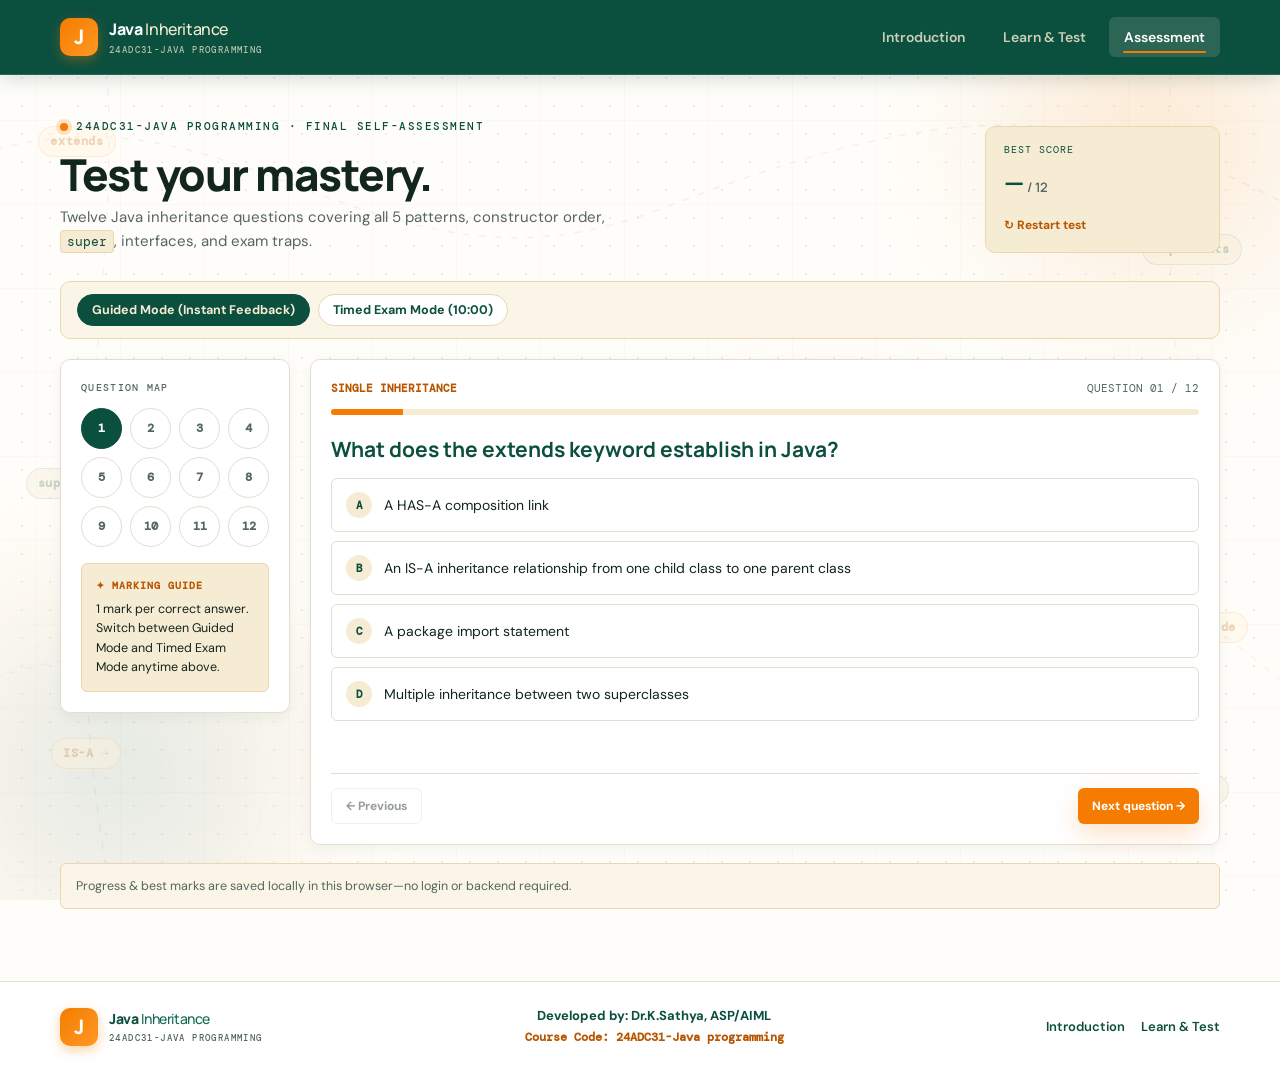
==== commit b4ddef68: "name changed" ====
--- a/assessment.html
+++ b/assessment.html
@@ -18,7 +18,7 @@
         <span class="brand-mark">J</span>
         <span>
           Java<span class="brand-light">Inheritance</span>
-          <small>B.TECH VISUAL STUDIO</small>
+          <small>24ADC31-JAVA PROGRAMMING</small>
         </span>
       </a>
       <nav id="primary-nav" aria-label="Main navigation">
@@ -33,7 +33,7 @@
   <main id="main-content" class="wrap page-main">
     <div class="page-intro">
       <div>
-        <div class="eyebrow"><i></i> FINAL B.TECH SELF-ASSESSMENT</div>
+        <div class="eyebrow"><i></i> 24ADC31-JAVA PROGRAMMING · FINAL SELF-ASSESSMENT</div>
         <h1>Test your mastery.</h1>
         <p>Twelve Java inheritance questions covering all 5 patterns, constructor order, <code class="inline-code">super</code>, interfaces, and exam traps.</p>
       </div>
@@ -119,10 +119,13 @@
         <span class="brand-mark">J</span>
         <span>
           Java<span class="brand-light">Inheritance</span>
-          <small>B.TECH VISUAL STUDIO</small>
+          <small>24ADC31-JAVA PROGRAMMING</small>
         </span>
       </a>
-      <span class="footer-note">Saved locally in your browser.</span>
+      <div class="footer-credit">
+        <strong>Developed by: Dr.K.Sathya, ASP/AIML</strong>
+        <span>Course Code: 24ADC31-Java programming</span>
+      </div>
       <div class="footer-links">
         <a href="index.html">Introduction</a>
         <a href="learn.html">Learn &amp; Test</a>
--- a/styles.css
+++ b/styles.css
@@ -9,7 +9,7 @@
   --cream-soft: #fbf5e8;
   --cream-deep: #ead7af;
   --orange: #f57c00;
-  --orange-deep: #d96b00;
+  --orange-deep: #b85600;
   --orange-soft: #fff0db;
   --ink: #12261e;
   --muted: #55665d;
@@ -139,17 +139,17 @@
   letter-spacing: 0.6px;
   padding: 5px 11px;
   border-radius: 999px;
-  color: rgba(11, 79, 62, 0.34);
-  background: rgba(246, 235, 211, 0.42);
-  border: 1px solid rgba(11, 79, 62, 0.11);
+  color: rgba(11, 79, 62, 0.22);
+  background: rgba(246, 235, 211, 0.34);
+  border: 1px solid rgba(11, 79, 62, 0.08);
   animation: bg-token-float 11s ease-in-out infinite;
   user-select: none;
 }
 
 .bg-float-token.is-amber {
-  color: rgba(217, 107, 0, 0.4);
-  background: rgba(255, 240, 219, 0.48);
-  border-color: rgba(245, 124, 0, 0.16);
+  color: rgba(184, 86, 0, 0.24);
+  background: rgba(255, 240, 219, 0.36);
+  border-color: rgba(245, 124, 0, 0.11);
 }
 
 a {
@@ -445,6 +445,7 @@
 /* Java Syntax Highlighting */
 .code-block {
   background: var(--code-bg);
+  color: #edf5ee;
   border: 1px solid var(--code-border);
   border-radius: var(--radius-md);
   overflow: hidden;
@@ -531,7 +532,7 @@
 }
 
 .tok-com {
-  color: #7ca392;
+  color: #9bc4b0;
   font-style: italic;
 }
 
@@ -644,6 +645,40 @@
   font-family: 'DM Mono', monospace;
 }
 
+.course-credit-bar {
+  display: inline-flex;
+  flex-wrap: wrap;
+  align-items: center;
+  gap: 10px 16px;
+  margin-top: 16px;
+  padding: 10px 15px;
+  background: var(--white);
+  border: 1px solid var(--cream-deep);
+  border-left: 4px solid var(--orange);
+  border-radius: var(--radius-sm);
+  font-size: 13px;
+  color: var(--ink);
+  box-shadow: var(--shadow-sm);
+}
+
+.course-credit-bar span {
+  display: inline-flex;
+  align-items: center;
+  gap: 6px;
+}
+
+.course-credit-bar strong {
+  color: var(--green);
+  font-weight: 700;
+}
+
+.credit-sep {
+  width: 5px;
+  height: 5px;
+  border-radius: 50%;
+  background: var(--orange);
+}
+
 /* Interactive Hero Visual Stage */
 .hero-stage {
   background: var(--cream);
@@ -977,6 +1012,7 @@
   padding: 14px 0;
   margin: 0;
   flex: 1;
+  color: #edf5ee;
   font-family: 'DM Mono', monospace;
   font-size: 12.5px;
   line-height: 1.75;
@@ -986,25 +1022,25 @@
 .code-line-row {
   display: flex;
   gap: 14px;
-  padding: 1px 16px;
+  padding: 2px 16px;
   border-left: 3px solid transparent;
   transition: background 0.25s, border-color 0.25s, opacity 0.25s;
 }
 
 .code-line-row.dim {
-  opacity: 0.45;
+  opacity: 0.78;
 }
 
 .code-line-row.lit {
-  background: rgba(245, 124, 0, 0.16);
+  background: rgba(245, 124, 0, 0.18);
   border-left-color: var(--orange);
   opacity: 1;
 }
 
 .ln {
-  color: #5b8573;
+  color: #8ab5a1;
   user-select: none;
-  min-width: 20px;
+  min-width: 22px;
   text-align: right;
 }
 
@@ -1271,6 +1307,28 @@
 .footer-note {
   font-size: 12.5px;
   color: var(--muted);
+}
+
+.footer-credit {
+  display: flex;
+  flex-direction: column;
+  align-items: center;
+  text-align: center;
+  gap: 2px;
+  font-size: 13px;
+  color: var(--ink);
+}
+
+.footer-credit strong {
+  color: var(--green);
+  font-weight: 700;
+}
+
+.footer-credit span {
+  font-family: 'DM Mono', monospace;
+  font-size: 11.5px;
+  color: var(--orange-deep);
+  font-weight: 600;
 }
 
 .footer-links {
@@ -2852,4 +2910,9 @@
   .bg-float-token.hide-mobile {
     display: none;
   }
-}
+  .footer-inner {
+    flex-direction: column;
+    justify-content: center;
+    text-align: center;
+  }
+}
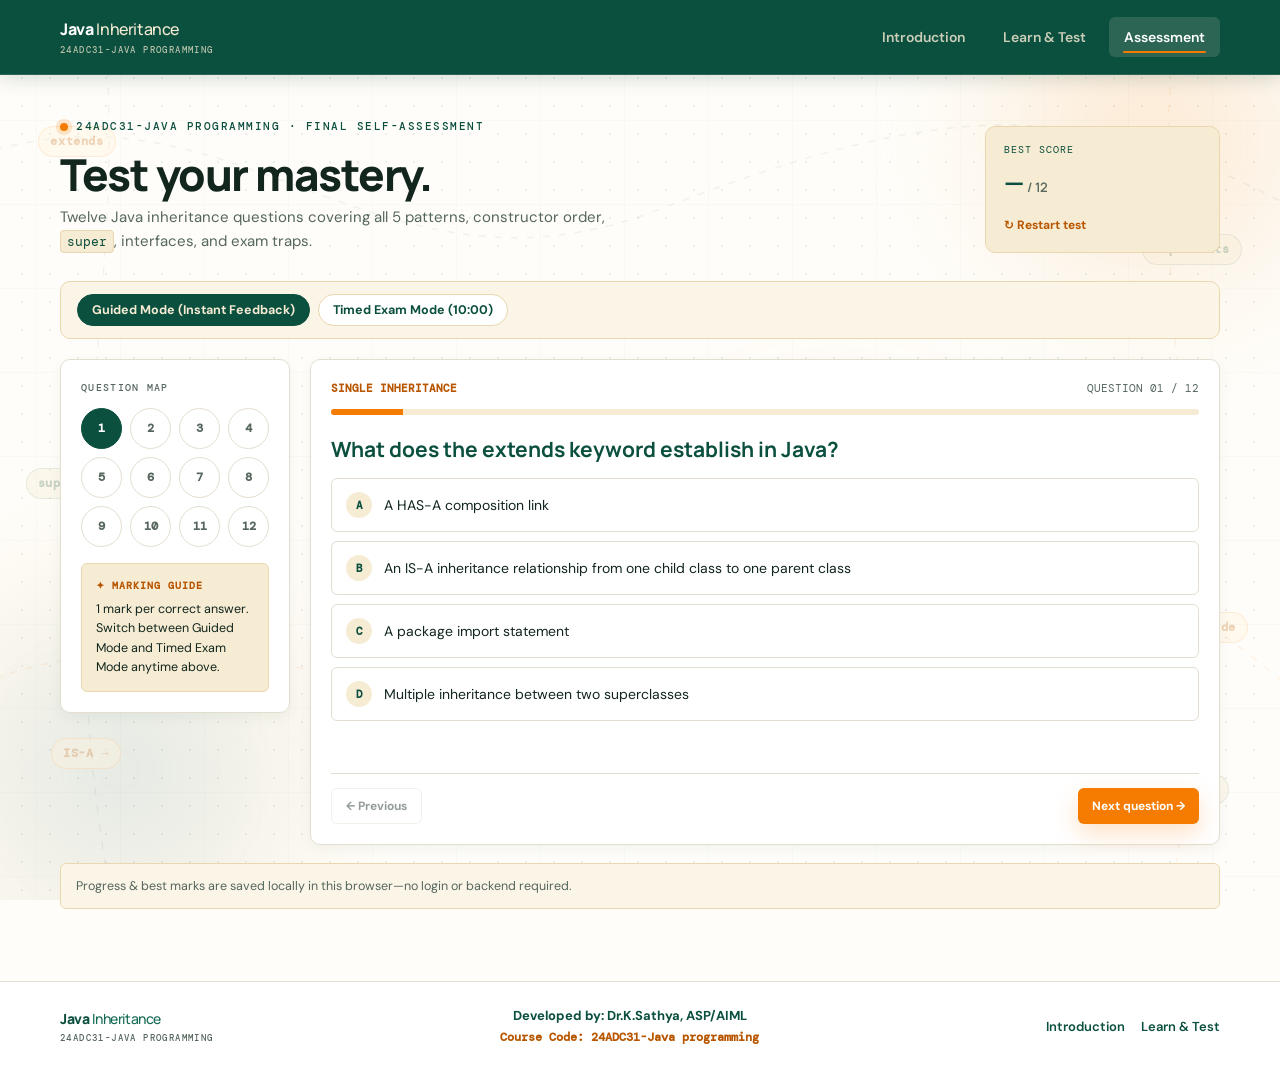
==== commit e34ca885: "logo j removed" ====
--- a/assessment.html
+++ b/assessment.html
@@ -15,7 +15,6 @@
   <header class="topbar">
     <div class="wrap topbar-inner">
       <a class="brand" href="index.html">
-        <span class="brand-mark">J</span>
         <span>
           Java<span class="brand-light">Inheritance</span>
           <small>24ADC31-JAVA PROGRAMMING</small>
@@ -116,7 +115,6 @@
   <footer class="footer">
     <div class="wrap footer-inner">
       <a class="brand" href="index.html">
-        <span class="brand-mark">J</span>
         <span>
           Java<span class="brand-light">Inheritance</span>
           <small>24ADC31-JAVA PROGRAMMING</small>
--- a/styles.css
+++ b/styles.css
@@ -236,19 +236,6 @@
   flex-shrink: 0;
 }
 
-.brand-mark {
-  width: 38px;
-  height: 38px;
-  border-radius: 10px;
-  background: linear-gradient(135deg, var(--orange), #ff9824);
-  color: var(--white);
-  display: grid;
-  place-items: center;
-  font-size: 20px;
-  font-weight: 800;
-  box-shadow: 0 4px 12px rgba(245, 124, 0, 0.35);
-}
-
 .brand-light {
   font-weight: 500;
   color: var(--cream);
